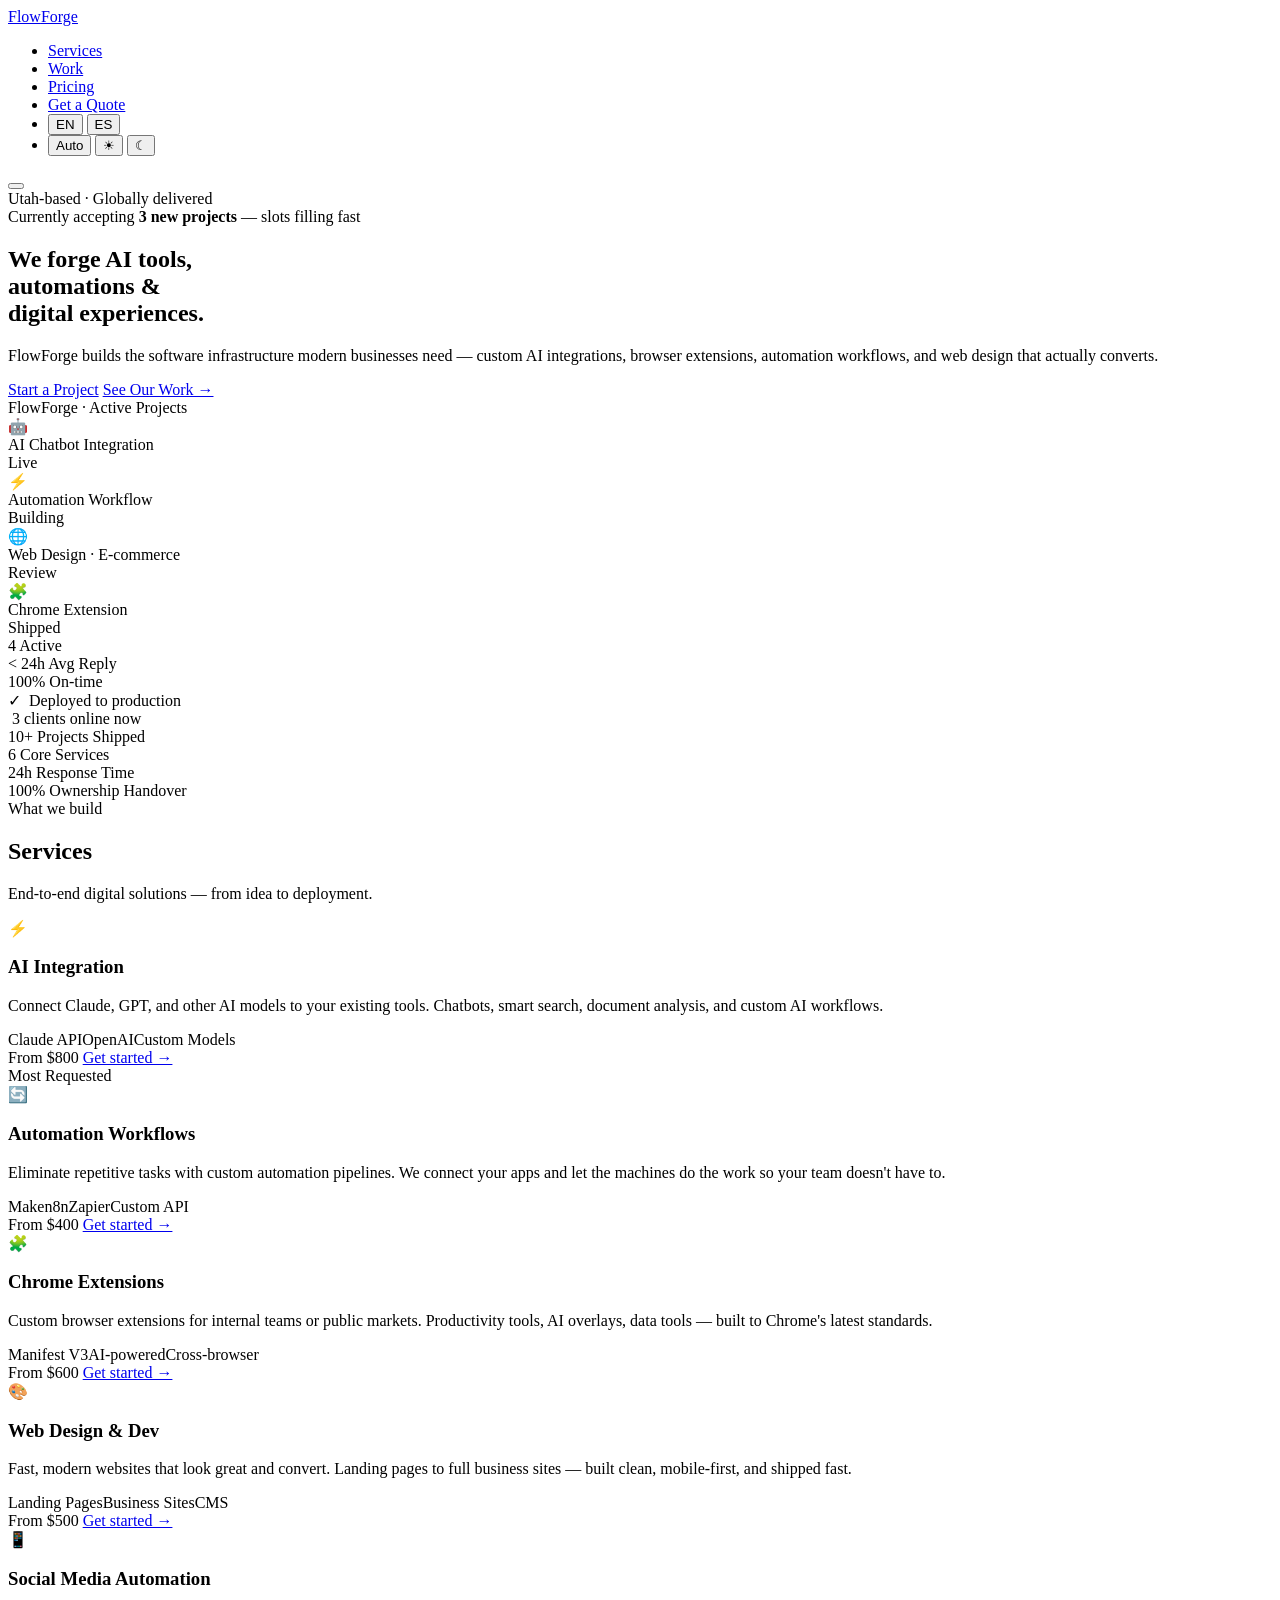
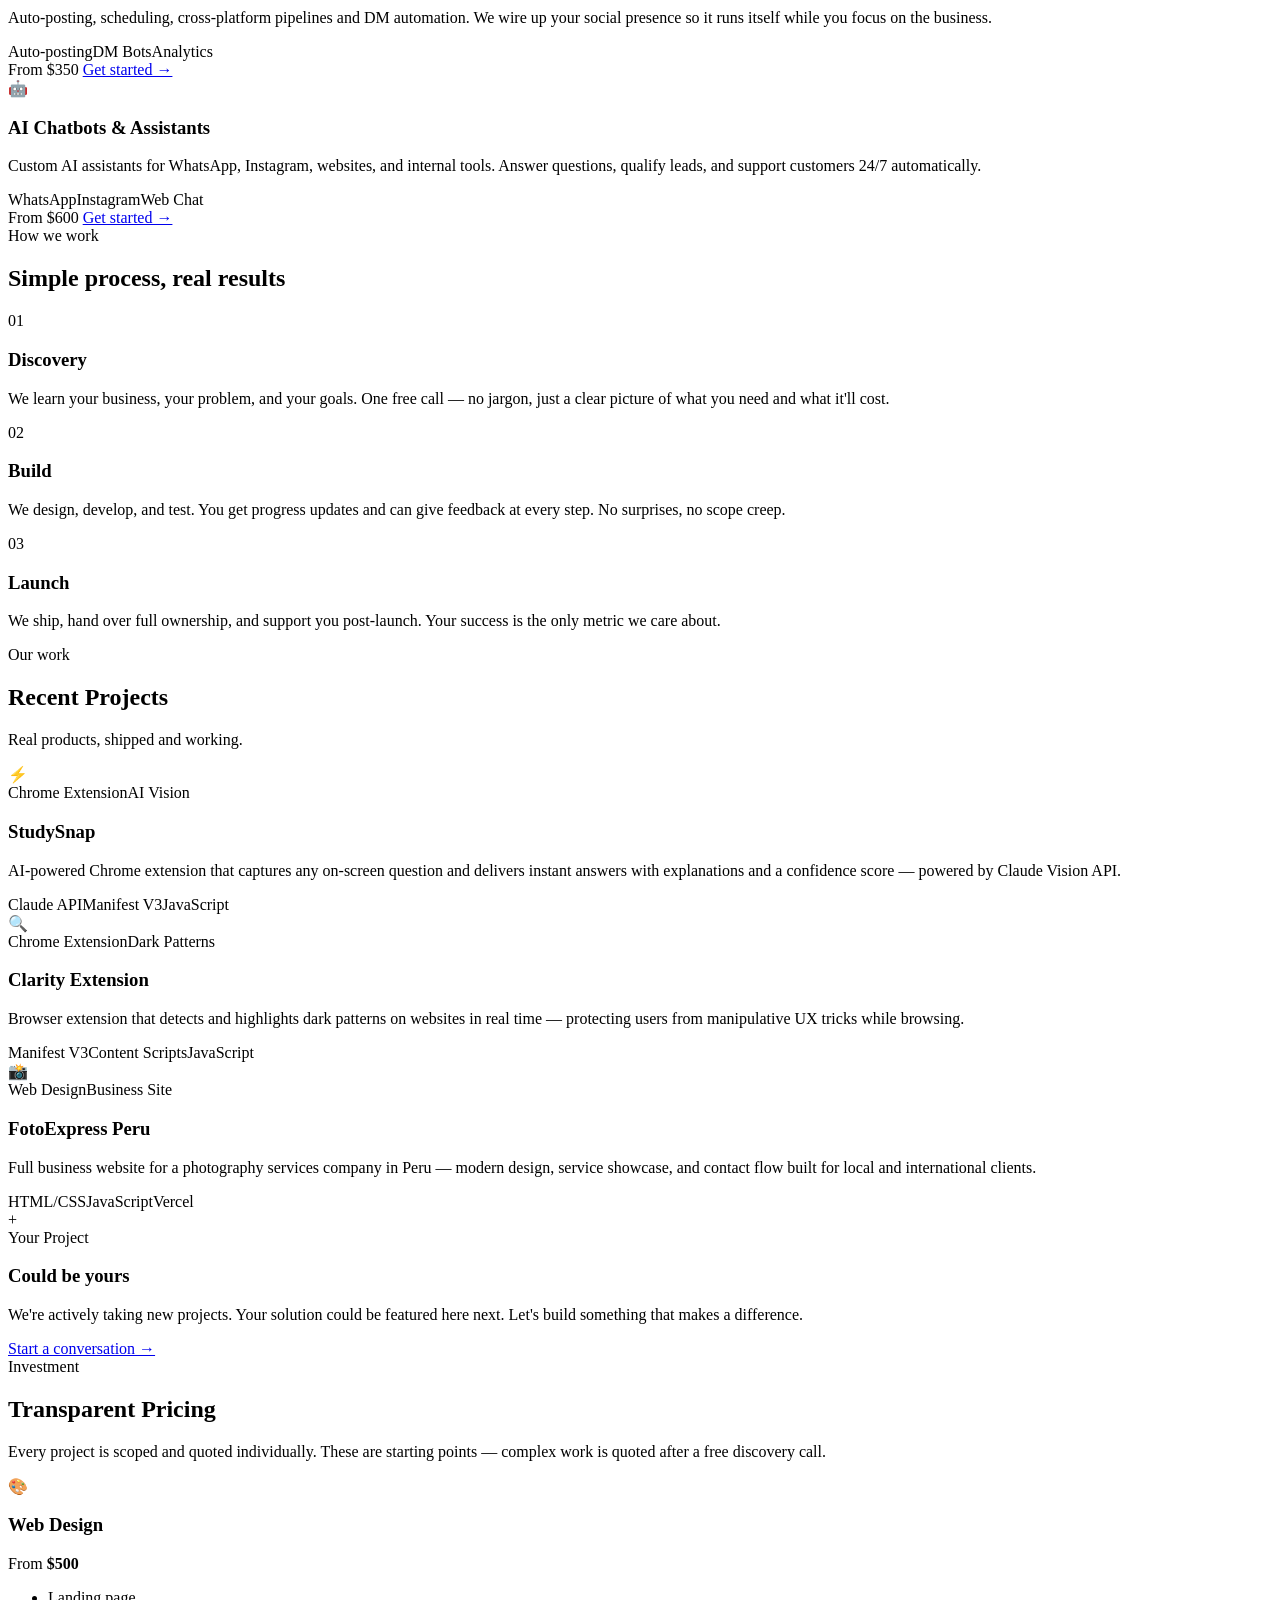
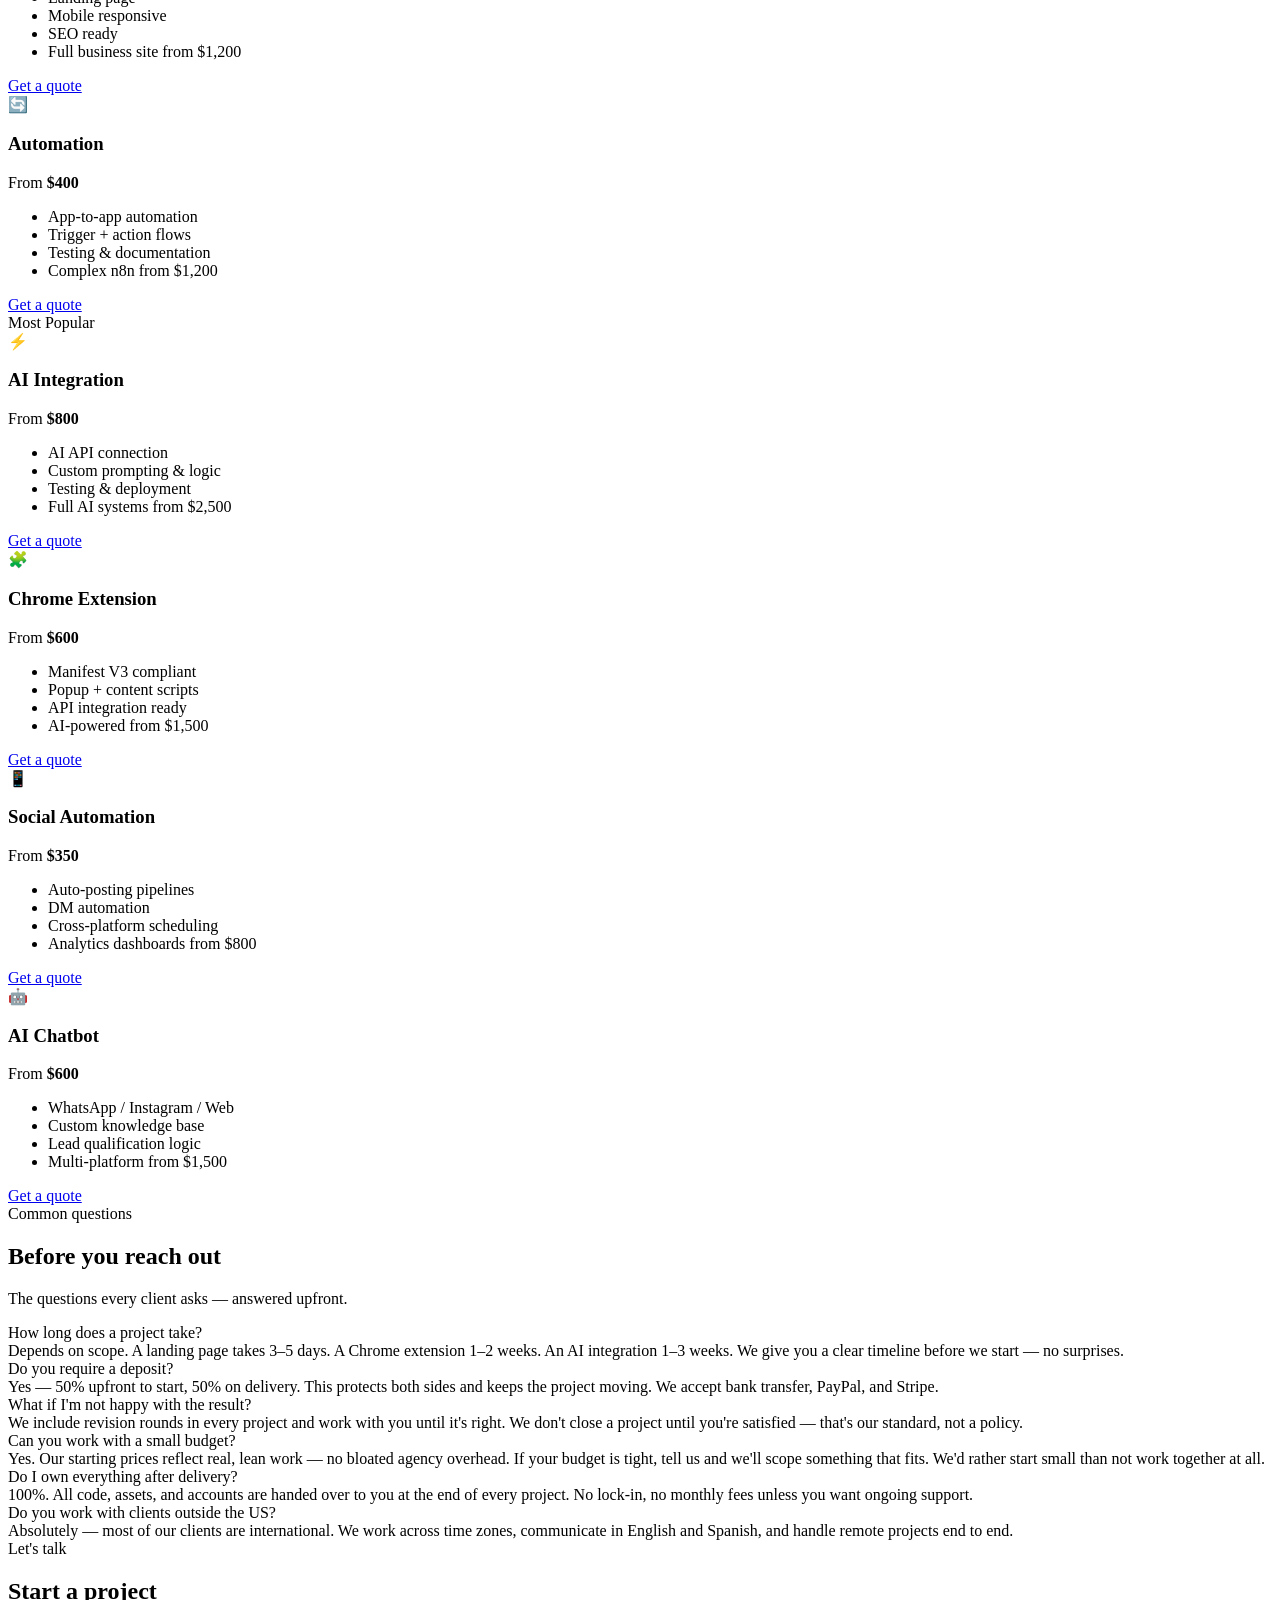
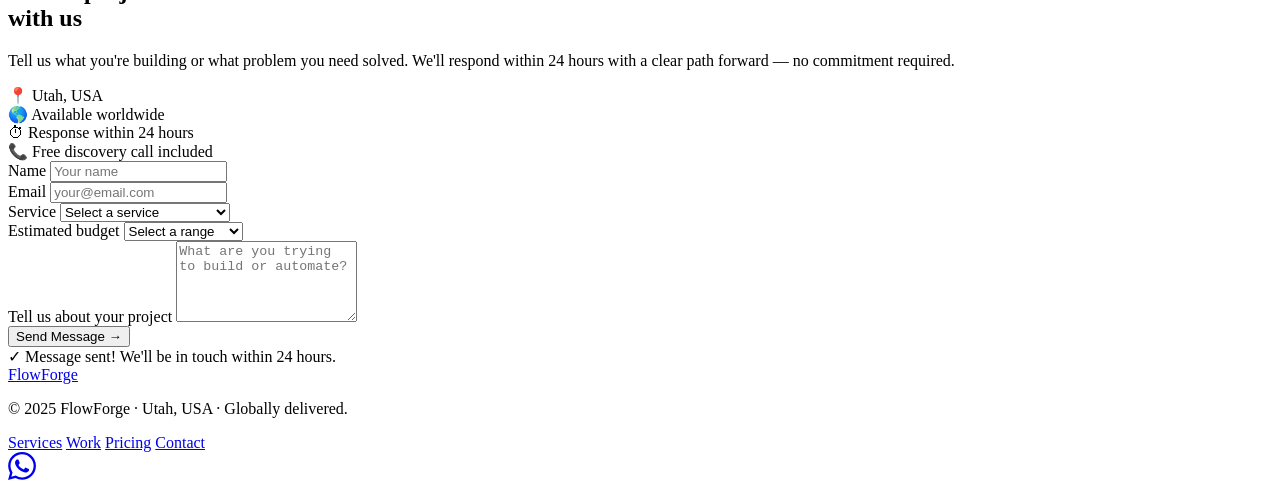
==== index.html @ b50ba9fa "Add EN/ES language toggle and adaptive light/dark/auto theme to both pages - New lang.js: FF_LANG tr" ====
<!DOCTYPE html>
<html lang="en">
<head>
  <!-- Google tag (gtag.js) -->
  <script async src="https://www.googletagmanager.com/gtag/js?id=G-CK4HRK4L4M"></script>
  <script>
    window.dataLayer = window.dataLayer || [];
    function gtag(){dataLayer.push(arguments);}
    gtag('js', new Date());
    gtag('config', 'G-CK4HRK4L4M');
  </script>
  <meta charset="UTF-8">
  <script>var t=localStorage.getItem('ff-theme');if(t&&t!=='auto')document.documentElement.setAttribute('data-theme',t);</script>
  <meta name="viewport" content="width=device-width, initial-scale=1.0">
  <title>FlowForge — AI Tools, Automations & Web Design</title>
  <meta name="description" content="FlowForge builds AI integrations, automation workflows, Chrome extensions, and web design for businesses worldwide. Utah-based, globally delivered.">
  <link rel="preconnect" href="https://fonts.googleapis.com">
  <link rel="preconnect" href="https://fonts.gstatic.com" crossorigin>
  <link href="https://fonts.googleapis.com/css2?family=Inter:wght@300;400;500;600;700;800;900&display=swap" rel="stylesheet">
  <link rel="stylesheet" href="style.css">
</head>
<body>

  <!-- NAV -->
  <nav class="nav" id="nav">
    <div class="container nav-inner">
      <a href="#" class="logo">Flow<span>Forge</span></a>
      <ul class="nav-links" id="nav-links">
        <li><a href="#services" data-i18n="nav.services">Services</a></li>
        <li><a href="#portfolio" data-i18n="nav.work">Work</a></li>
        <li><a href="#pricing" data-i18n="nav.pricing">Pricing</a></li>
        <li><a href="#contact" class="btn-nav" data-i18n="nav.cta">Get a Quote</a></li>
        <li>
          <div class="lang-toggle">
            <button class="lang-btn active" data-lang="en">EN</button>
            <button class="lang-btn" data-lang="es">ES</button>
          </div>
        </li>
        <li>
          <div class="theme-toggle" id="theme-toggle">
            <button class="theme-btn active" data-theme-val="auto" title="Auto">Auto</button>
            <button class="theme-btn" data-theme-val="light" title="Light">☀︎</button>
            <button class="theme-btn" data-theme-val="dark" title="Dark">☾</button>
          </div>
        </li>
      </ul>
      <button class="hamburger" id="hamburger" aria-label="Menu">
        <span></span><span></span><span></span>
      </button>
    </div>
  </nav>

  <!-- HERO -->
  <section class="hero">
    <div class="hero-orb hero-orb-1"></div>
    <div class="hero-orb hero-orb-2"></div>
    <div class="hero-grid"></div>
    <div class="container hero-layout">

      <!-- Left: text -->
      <div class="hero-text">
        <div class="badge reveal">
          <span class="badge-dot"></span>
          <span data-i18n="hero.badge">Utah-based · Globally delivered</span>
        </div>
        <div class="urgency-badge reveal">
          <span class="urgency-dot"></span>
          <span data-i18n-html="hero.urgency">Currently accepting <strong>3 new projects</strong> — slots filling fast</span>
        </div>
        <h1 class="reveal reveal-delay-1" data-i18n-html="hero.h1">
          We <span class="gradient-text">forge</span> AI tools,<br>
          automations &amp;<br>
          digital experiences.
        </h1>
        <p class="hero-sub reveal reveal-delay-2" data-i18n="hero.sub">
          FlowForge builds the software infrastructure modern businesses need — custom AI integrations, browser extensions, automation workflows, and web design that actually converts.
        </p>
        <div class="hero-ctas reveal reveal-delay-3">
          <a href="#contact" class="btn-primary" data-i18n="hero.cta1">Start a Project</a>
          <a href="#portfolio" class="btn-ghost" data-i18n="hero.cta2">See Our Work →</a>
        </div>
      </div>

      <!-- Right: decorative dashboard card -->
      <div class="hero-visual reveal reveal-delay-2">
        <div class="hv-card">
          <div class="hv-header">
            <div class="hv-dots">
              <span class="hv-dot" style="background:#ef4444"></span>
              <span class="hv-dot" style="background:#f59e0b"></span>
              <span class="hv-dot" style="background:#22c55e"></span>
            </div>
            <span class="hv-title">FlowForge · Active Projects</span>
          </div>
          <div class="hv-body">
            <div class="hv-project">
              <div class="hv-proj-icon">🤖</div>
              <div class="hv-proj-info">
                <div class="hv-proj-name">AI Chatbot Integration</div>
                <div class="hv-proj-bar"><div class="hv-proj-fill" style="width:92%"></div></div>
              </div>
              <span class="hv-proj-status hv-status-live">Live</span>
            </div>
            <div class="hv-project">
              <div class="hv-proj-icon">⚡</div>
              <div class="hv-proj-info">
                <div class="hv-proj-name">Automation Workflow</div>
                <div class="hv-proj-bar"><div class="hv-proj-fill" style="width:75%"></div></div>
              </div>
              <span class="hv-proj-status hv-status-progress">Building</span>
            </div>
            <div class="hv-project">
              <div class="hv-proj-icon">🌐</div>
              <div class="hv-proj-info">
                <div class="hv-proj-name">Web Design · E-commerce</div>
                <div class="hv-proj-bar"><div class="hv-proj-fill hv-fill-purple" style="width:58%"></div></div>
              </div>
              <span class="hv-proj-status hv-status-review">Review</span>
            </div>
            <div class="hv-project">
              <div class="hv-proj-icon">🧩</div>
              <div class="hv-proj-info">
                <div class="hv-proj-name">Chrome Extension</div>
                <div class="hv-proj-bar"><div class="hv-proj-fill hv-fill-green" style="width:100%"></div></div>
              </div>
              <span class="hv-proj-status hv-status-live">Shipped</span>
            </div>
          </div>
          <div class="hv-footer">
            <div class="hv-metric">
              <span class="hv-metric-num">4</span>
              <span class="hv-metric-label">Active</span>
            </div>
            <div class="hv-metric">
              <span class="hv-metric-num">&lt; 24h</span>
              <span class="hv-metric-label">Avg Reply</span>
            </div>
            <div class="hv-metric">
              <span class="hv-metric-num">100%</span>
              <span class="hv-metric-label">On-time</span>
            </div>
          </div>
        </div>
        <div class="hv-badge hv-badge-1">✓ &nbsp;Deployed to production</div>
        <div class="hv-badge hv-badge-2"><span class="hv-live-dot"></span> &nbsp;3 clients online now</div>
      </div>

    </div>
  </section>

  <!-- STATS BAR -->
  <section class="stats-bar">
    <div class="container stats-inner">
      <div class="stat reveal">
        <span class="stat-num">10<span class="stat-plus">+</span></span>
        <span class="stat-label" data-i18n="stats.shipped">Projects Shipped</span>
      </div>
      <div class="stat-divider"></div>
      <div class="stat reveal reveal-delay-1">
        <span class="stat-num">6</span>
        <span class="stat-label" data-i18n="stats.services">Core Services</span>
      </div>
      <div class="stat-divider"></div>
      <div class="stat reveal reveal-delay-2">
        <span class="stat-num">24<span class="stat-plus">h</span></span>
        <span class="stat-label" data-i18n="stats.response">Response Time</span>
      </div>
      <div class="stat-divider"></div>
      <div class="stat reveal reveal-delay-3">
        <span class="stat-num">100<span class="stat-plus">%</span></span>
        <span class="stat-label" data-i18n="stats.ownership">Ownership Handover</span>
      </div>
    </div>
  </section>

  <!-- SERVICES -->
  <section id="services" class="section">
    <div class="container">
      <div class="section-header reveal">
        <span class="label" data-i18n="services.label">What we build</span>
        <h2 data-i18n="services.h2">Services</h2>
        <p data-i18n="services.sub">End-to-end digital solutions — from idea to deployment.</p>
      </div>
      <div class="services-grid">

        <div class="service-card reveal">
          <div class="service-icon-wrap"><span class="service-icon">⚡</span></div>
          <h3 data-i18n="svc.ai.title">AI Integration</h3>
          <p data-i18n="svc.ai.desc">Connect Claude, GPT, and other AI models to your existing tools. Chatbots, smart search, document analysis, and custom AI workflows.</p>
          <div class="service-tags"><span>Claude API</span><span>OpenAI</span><span>Custom Models</span></div>
          <div class="service-footer">
            <span class="service-price" data-i18n="svc.ai.price">From $800</span>
            <a href="#contact" class="service-cta" data-i18n="svc.ai.cta">Get started →</a>
          </div>
        </div>

        <div class="service-card featured reveal reveal-delay-1">
          <div class="featured-label">Most Requested</div>
          <div class="service-icon-wrap"><span class="service-icon">🔄</span></div>
          <h3 data-i18n="svc.auto.title">Automation Workflows</h3>
          <p data-i18n="svc.auto.desc">Eliminate repetitive tasks with custom automation pipelines. We connect your apps and let the machines do the work so your team doesn't have to.</p>
          <div class="service-tags"><span>Make</span><span>n8n</span><span>Zapier</span><span>Custom API</span></div>
          <div class="service-footer">
            <span class="service-price" data-i18n="svc.auto.price">From $400</span>
            <a href="#contact" class="service-cta" data-i18n="svc.auto.cta">Get started →</a>
          </div>
        </div>

        <div class="service-card reveal reveal-delay-2">
          <div class="service-icon-wrap"><span class="service-icon">🧩</span></div>
          <h3 data-i18n="svc.chrome.title">Chrome Extensions</h3>
          <p data-i18n="svc.chrome.desc">Custom browser extensions for internal teams or public markets. Productivity tools, AI overlays, data tools — built to Chrome's latest standards.</p>
          <div class="service-tags"><span>Manifest V3</span><span>AI-powered</span><span>Cross-browser</span></div>
          <div class="service-footer">
            <span class="service-price" data-i18n="svc.chrome.price">From $600</span>
            <a href="#contact" class="service-cta" data-i18n="svc.chrome.cta">Get started →</a>
          </div>
        </div>

        <div class="service-card reveal reveal-delay-3">
          <div class="service-icon-wrap"><span class="service-icon">🎨</span></div>
          <h3 data-i18n="svc.web.title">Web Design &amp; Dev</h3>
          <p data-i18n="svc.web.desc">Fast, modern websites that look great and convert. Landing pages to full business sites — built clean, mobile-first, and shipped fast.</p>
          <div class="service-tags"><span>Landing Pages</span><span>Business Sites</span><span>CMS</span></div>
          <div class="service-footer">
            <span class="service-price" data-i18n="svc.web.price">From $500</span>
            <a href="#contact" class="service-cta" data-i18n="svc.web.cta">Get started →</a>
          </div>
        </div>

        <div class="service-card reveal">
          <div class="service-icon-wrap"><span class="service-icon">📱</span></div>
          <h3 data-i18n="svc.social.title">Social Media Automation</h3>
          <p data-i18n="svc.social.desc">Auto-posting, scheduling, cross-platform pipelines and DM automation. We wire up your social presence so it runs itself while you focus on the business.</p>
          <div class="service-tags"><span>Auto-posting</span><span>DM Bots</span><span>Analytics</span></div>
          <div class="service-footer">
            <span class="service-price" data-i18n="svc.social.price">From $350</span>
            <a href="#contact" class="service-cta" data-i18n="svc.social.cta">Get started →</a>
          </div>
        </div>

        <div class="service-card reveal reveal-delay-1">
          <div class="service-icon-wrap"><span class="service-icon">🤖</span></div>
          <h3 data-i18n="svc.chatbot.title">AI Chatbots &amp; Assistants</h3>
          <p data-i18n="svc.chatbot.desc">Custom AI assistants for WhatsApp, Instagram, websites, and internal tools. Answer questions, qualify leads, and support customers 24/7 automatically.</p>
          <div class="service-tags"><span>WhatsApp</span><span>Instagram</span><span>Web Chat</span></div>
          <div class="service-footer">
            <span class="service-price" data-i18n="svc.chatbot.price">From $600</span>
            <a href="#contact" class="service-cta" data-i18n="svc.chatbot.cta">Get started →</a>
          </div>
        </div>

      </div>
    </div>
  </section>

  <!-- PROCESS -->
  <section class="section process-section">
    <div class="container">
      <div class="section-header reveal">
        <span class="label" data-i18n="process.label">How we work</span>
        <h2 data-i18n="process.h2">Simple process, real results</h2>
      </div>
      <div class="steps">
        <div class="step reveal">
          <div class="step-num">01</div>
          <h3 data-i18n="step1.title">Discovery</h3>
          <p data-i18n="step1.desc">We learn your business, your problem, and your goals. One free call — no jargon, just a clear picture of what you need and what it'll cost.</p>
        </div>
        <div class="step-connector reveal reveal-delay-1"></div>
        <div class="step reveal reveal-delay-1">
          <div class="step-num">02</div>
          <h3 data-i18n="step2.title">Build</h3>
          <p data-i18n="step2.desc">We design, develop, and test. You get progress updates and can give feedback at every step. No surprises, no scope creep.</p>
        </div>
        <div class="step-connector reveal reveal-delay-2"></div>
        <div class="step reveal reveal-delay-2">
          <div class="step-num">03</div>
          <h3 data-i18n="step3.title">Launch</h3>
          <p data-i18n="step3.desc">We ship, hand over full ownership, and support you post-launch. Your success is the only metric we care about.</p>
        </div>
      </div>
    </div>
  </section>

  <!-- PORTFOLIO -->
  <section id="portfolio" class="section">
    <div class="container">
      <div class="section-header reveal">
        <span class="label" data-i18n="portfolio.label">Our work</span>
        <h2 data-i18n="portfolio.h2">Recent Projects</h2>
        <p data-i18n="portfolio.sub">Real products, shipped and working.</p>
      </div>
      <div class="portfolio-grid">

        <div class="portfolio-card reveal">
          <div class="portfolio-thumb thumb-studysnap">
            <span class="portfolio-emoji">⚡</span>
            <div class="portfolio-thumb-glow"></div>
          </div>
          <div class="portfolio-info">
            <div class="portfolio-tags"><span>Chrome Extension</span><span>AI Vision</span></div>
            <h3 data-i18n="proj.studysnap.title">StudySnap</h3>
            <p data-i18n="proj.studysnap.desc">AI-powered Chrome extension that captures any on-screen question and delivers instant answers with explanations and a confidence score — powered by Claude Vision API.</p>
            <div class="portfolio-tech"><span>Claude API</span><span>Manifest V3</span><span>JavaScript</span></div>
          </div>
        </div>

        <div class="portfolio-card reveal reveal-delay-1">
          <div class="portfolio-thumb thumb-clarity">
            <span class="portfolio-emoji">🔍</span>
            <div class="portfolio-thumb-glow glow-purple"></div>
          </div>
          <div class="portfolio-info">
            <div class="portfolio-tags"><span>Chrome Extension</span><span>Dark Patterns</span></div>
            <h3 data-i18n="proj.clarity.title">Clarity Extension</h3>
            <p data-i18n="proj.clarity.desc">Browser extension that detects and highlights dark patterns on websites in real time — protecting users from manipulative UX tricks while browsing.</p>
            <div class="portfolio-tech"><span>Manifest V3</span><span>Content Scripts</span><span>JavaScript</span></div>
          </div>
        </div>

        <div class="portfolio-card reveal reveal-delay-2">
          <div class="portfolio-thumb thumb-fotoexpress">
            <span class="portfolio-emoji">📸</span>
            <div class="portfolio-thumb-glow glow-orange"></div>
          </div>
          <div class="portfolio-info">
            <div class="portfolio-tags"><span>Web Design</span><span>Business Site</span></div>
            <h3 data-i18n="proj.foto.title">FotoExpress Peru</h3>
            <p data-i18n="proj.foto.desc">Full business website for a photography services company in Peru — modern design, service showcase, and contact flow built for local and international clients.</p>
            <div class="portfolio-tech"><span>HTML/CSS</span><span>JavaScript</span><span>Vercel</span></div>
          </div>
        </div>

        <div class="portfolio-card placeholder-card reveal reveal-delay-3">
          <div class="portfolio-thumb placeholder-thumb"><span>+</span></div>
          <div class="portfolio-info">
            <div class="portfolio-tags"><span>Your Project</span></div>
            <h3 data-i18n="proj.yours.title">Could be yours</h3>
            <p data-i18n="proj.yours.desc">We're actively taking new projects. Your solution could be featured here next. Let's build something that makes a difference.</p>
            <a href="#contact" class="btn-small" data-i18n="proj.yours.cta">Start a conversation →</a>
          </div>
        </div>

      </div>
    </div>
  </section>

  <!-- PRICING -->
  <section id="pricing" class="section">
    <div class="container">
      <div class="section-header reveal">
        <span class="label" data-i18n="pricing.label">Investment</span>
        <h2 data-i18n="pricing.h2">Transparent Pricing</h2>
        <p data-i18n="pricing.sub">Every project is scoped and quoted individually. These are starting points — complex work is quoted after a free discovery call.</p>
      </div>
      <div class="pricing-grid">

        <div class="pricing-card reveal">
          <div class="pricing-icon">🎨</div>
          <h3 data-i18n="price.web.title">Web Design</h3>
          <div class="price">From <strong>$500</strong></div>
          <ul class="pricing-list">
            <li data-i18n="price.web.li1">Landing page</li>
            <li data-i18n="price.web.li2">Mobile responsive</li>
            <li data-i18n="price.web.li3">SEO ready</li>
            <li data-i18n="price.web.li4">Full business site from $1,200</li>
          </ul>
          <a href="#contact" class="btn-outline" data-i18n="price.web.btn">Get a quote</a>
        </div>

        <div class="pricing-card reveal reveal-delay-1">
          <div class="pricing-icon">🔄</div>
          <h3 data-i18n="price.auto.title">Automation</h3>
          <div class="price">From <strong>$400</strong></div>
          <ul class="pricing-list">
            <li data-i18n="price.auto.li1">App-to-app automation</li>
            <li data-i18n="price.auto.li2">Trigger + action flows</li>
            <li data-i18n="price.auto.li3">Testing &amp; documentation</li>
            <li data-i18n="price.auto.li4">Complex n8n from $1,200</li>
          </ul>
          <a href="#contact" class="btn-outline" data-i18n="price.auto.btn">Get a quote</a>
        </div>

        <div class="pricing-card featured-pricing reveal reveal-delay-2">
          <div class="pricing-badge">Most Popular</div>
          <div class="pricing-icon">⚡</div>
          <h3 data-i18n="price.ai.title">AI Integration</h3>
          <div class="price">From <strong>$800</strong></div>
          <ul class="pricing-list">
            <li data-i18n="price.ai.li1">AI API connection</li>
            <li data-i18n="price.ai.li2">Custom prompting &amp; logic</li>
            <li data-i18n="price.ai.li3">Testing &amp; deployment</li>
            <li data-i18n="price.ai.li4">Full AI systems from $2,500</li>
          </ul>
          <a href="#contact" class="btn-primary" data-i18n="price.ai.btn">Get a quote</a>
        </div>

        <div class="pricing-card reveal reveal-delay-3">
          <div class="pricing-icon">🧩</div>
          <h3 data-i18n="price.chrome.title">Chrome Extension</h3>
          <div class="price">From <strong>$600</strong></div>
          <ul class="pricing-list">
            <li data-i18n="price.chrome.li1">Manifest V3 compliant</li>
            <li data-i18n="price.chrome.li2">Popup + content scripts</li>
            <li data-i18n="price.chrome.li3">API integration ready</li>
            <li data-i18n="price.chrome.li4">AI-powered from $1,500</li>
          </ul>
          <a href="#contact" class="btn-outline" data-i18n="price.chrome.btn">Get a quote</a>
        </div>

        <div class="pricing-card reveal">
          <div class="pricing-icon">📱</div>
          <h3 data-i18n="price.social.title">Social Automation</h3>
          <div class="price">From <strong>$350</strong></div>
          <ul class="pricing-list">
            <li data-i18n="price.social.li1">Auto-posting pipelines</li>
            <li data-i18n="price.social.li2">DM automation</li>
            <li data-i18n="price.social.li3">Cross-platform scheduling</li>
            <li data-i18n="price.social.li4">Analytics dashboards from $800</li>
          </ul>
          <a href="#contact" class="btn-outline" data-i18n="price.social.btn">Get a quote</a>
        </div>

        <div class="pricing-card reveal reveal-delay-1">
          <div class="pricing-icon">🤖</div>
          <h3 data-i18n="price.chatbot.title">AI Chatbot</h3>
          <div class="price">From <strong>$600</strong></div>
          <ul class="pricing-list">
            <li data-i18n="price.chatbot.li1">WhatsApp / Instagram / Web</li>
            <li data-i18n="price.chatbot.li2">Custom knowledge base</li>
            <li data-i18n="price.chatbot.li3">Lead qualification logic</li>
            <li data-i18n="price.chatbot.li4">Multi-platform from $1,500</li>
          </ul>
          <a href="#contact" class="btn-outline" data-i18n="price.chatbot.btn">Get a quote</a>
        </div>

      </div>
    </div>
  </section>

  <!-- FAQ -->
  <section class="section faq-section">
    <div class="container">
      <div class="section-header reveal">
        <span class="label" data-i18n="faq.label">Common questions</span>
        <h2 data-i18n="faq.h2">Before you reach out</h2>
        <p data-i18n="faq.sub">The questions every client asks — answered upfront.</p>
      </div>
      <div class="faq-grid">
        <div class="faq-item reveal">
          <div class="faq-q" data-i18n="faq.q1">How long does a project take?</div>
          <div class="faq-a" data-i18n="faq.a1">Depends on scope. A landing page takes 3–5 days. A Chrome extension 1–2 weeks. An AI integration 1–3 weeks. We give you a clear timeline before we start — no surprises.</div>
        </div>
        <div class="faq-item reveal reveal-delay-1">
          <div class="faq-q" data-i18n="faq.q2">Do you require a deposit?</div>
          <div class="faq-a" data-i18n="faq.a2">Yes — 50% upfront to start, 50% on delivery. This protects both sides and keeps the project moving. We accept bank transfer, PayPal, and Stripe.</div>
        </div>
        <div class="faq-item reveal reveal-delay-2">
          <div class="faq-q" data-i18n="faq.q3">What if I'm not happy with the result?</div>
          <div class="faq-a" data-i18n="faq.a3">We include revision rounds in every project and work with you until it's right. We don't close a project until you're satisfied — that's our standard, not a policy.</div>
        </div>
        <div class="faq-item reveal reveal-delay-3">
          <div class="faq-q" data-i18n="faq.q4">Can you work with a small budget?</div>
          <div class="faq-a" data-i18n="faq.a4">Yes. Our starting prices reflect real, lean work — no bloated agency overhead. If your budget is tight, tell us and we'll scope something that fits. We'd rather start small than not work together at all.</div>
        </div>
        <div class="faq-item reveal">
          <div class="faq-q" data-i18n="faq.q5">Do I own everything after delivery?</div>
          <div class="faq-a" data-i18n="faq.a5">100%. All code, assets, and accounts are handed over to you at the end of every project. No lock-in, no monthly fees unless you want ongoing support.</div>
        </div>
        <div class="faq-item reveal reveal-delay-1">
          <div class="faq-q" data-i18n="faq.q6">Do you work with clients outside the US?</div>
          <div class="faq-a" data-i18n="faq.a6">Absolutely — most of our clients are international. We work across time zones, communicate in English and Spanish, and handle remote projects end to end.</div>
        </div>
      </div>
    </div>
  </section>

  <!-- CONTACT -->
  <section id="contact" class="section contact-section">
    <div class="contact-orb"></div>
    <div class="container">
      <div class="contact-grid">
        <div class="contact-left reveal">
          <span class="label" data-i18n="contact.label">Let's talk</span>
          <h2 data-i18n-html="contact.h2">Start a project<br>with us</h2>
          <p data-i18n="contact.p">Tell us what you're building or what problem you need solved. We'll respond within 24 hours with a clear path forward — no commitment required.</p>
          <div class="contact-details">
            <div class="contact-detail">
              <span class="detail-icon">📍</span>
              <span data-i18n="contact.loc">Utah, USA</span>
            </div>
            <div class="contact-detail">
              <span class="detail-icon">🌎</span>
              <span data-i18n="contact.world">Available worldwide</span>
            </div>
            <div class="contact-detail">
              <span class="detail-icon">⏱</span>
              <span data-i18n="contact.time">Response within 24 hours</span>
            </div>
            <div class="contact-detail">
              <span class="detail-icon">📞</span>
              <span data-i18n="contact.call">Free discovery call included</span>
            </div>
          </div>
        </div>
        <div class="contact-right reveal reveal-delay-1">
          <form class="contact-form" id="contact-form" action="https://formspree.io/f/xnjrggzb" method="POST">
            <div class="form-row">
              <div class="form-group">
                <label for="name" data-i18n="contact.name.label">Name</label>
                <input type="text" id="name" name="name" placeholder="Your name" data-i18n-ph="contact.name.ph" required>
              </div>
              <div class="form-group">
                <label for="email" data-i18n="contact.email.label">Email</label>
                <input type="email" id="email" name="email" placeholder="your@email.com" required>
              </div>
            </div>
            <div class="form-group">
              <label for="service" data-i18n="contact.svc.label">Service</label>
              <select id="service" name="service">
                <option value="" data-i18n="contact.svc.ph">Select a service</option>
                <option>AI Integration</option>
                <option>Automation Workflow</option>
                <option>Chrome Extension</option>
                <option>Web Design</option>
                <option>Social Media Automation</option>
                <option>AI Chatbot &amp; Assistant</option>
                <option>Multiple / Not sure</option>
              </select>
            </div>
            <div class="form-group">
              <label for="budget" data-i18n="contact.budget.label">Estimated budget</label>
              <select id="budget" name="budget">
                <option value="" data-i18n="contact.budget.ph">Select a range</option>
                <option>Under $500</option>
                <option>$500 – $1,000</option>
                <option>$1,000 – $3,000</option>
                <option>$3,000+</option>
              </select>
            </div>
            <div class="form-group">
              <label for="message" data-i18n="contact.msg.label">Tell us about your project</label>
              <textarea id="message" name="message" rows="5" placeholder="What are you trying to build or automate?" data-i18n-ph="contact.msg.ph" required></textarea>
            </div>
            <button type="submit" class="btn-primary full" id="submit-btn" data-i18n="contact.btn">
              Send Message →
            </button>
            <div class="form-success" id="form-success" data-i18n="contact.success">
              ✓ Message sent! We'll be in touch within 24 hours.
            </div>
          </form>
        </div>
      </div>
    </div>
  </section>

  <!-- FOOTER -->
  <footer class="footer">
    <div class="container footer-inner">
      <a href="#" class="logo">Flow<span>Forge</span></a>
      <p class="footer-copy" data-i18n="footer.copy">© 2025 FlowForge · Utah, USA · Globally delivered.</p>
      <div class="footer-links">
        <a href="#services">Services</a>
        <a href="#portfolio">Work</a>
        <a href="#pricing">Pricing</a>
        <a href="#contact">Contact</a>
      </div>
    </div>
  </footer>

  <!-- WHATSAPP FLOATING BUTTON -->
  <a href="https://wa.me/16032059425?text=Hi%20FlowForge!%20I%27m%20interested%20in%20your%20services."
     class="whatsapp-btn" target="_blank" rel="noopener" aria-label="Chat on WhatsApp">
    <svg viewBox="0 0 24 24" fill="currentColor" width="28" height="28">
      <path d="M17.472 14.382c-.297-.149-1.758-.867-2.03-.967-.273-.099-.471-.148-.67.15-.197.297-.767.966-.94 1.164-.173.199-.347.223-.644.075-.297-.15-1.255-.463-2.39-1.475-.883-.788-1.48-1.761-1.653-2.059-.173-.297-.018-.458.13-.606.134-.133.298-.347.446-.52.149-.174.198-.298.298-.497.099-.198.05-.371-.025-.52-.075-.149-.669-1.612-.916-2.207-.242-.579-.487-.5-.669-.51-.173-.008-.371-.01-.57-.01-.198 0-.52.074-.792.372-.272.297-1.04 1.016-1.04 2.479 0 1.462 1.065 2.875 1.213 3.074.149.198 2.096 3.2 5.077 4.487.709.306 1.262.489 1.694.625.712.227 1.36.195 1.871.118.571-.085 1.758-.719 2.006-1.413.248-.694.248-1.289.173-1.413-.074-.124-.272-.198-.57-.347m-5.421 7.403h-.004a9.87 9.87 0 01-5.031-1.378l-.361-.214-3.741.982.998-3.648-.235-.374a9.86 9.86 0 01-1.51-5.26c.001-5.45 4.436-9.884 9.888-9.884 2.64 0 5.122 1.03 6.988 2.898a9.825 9.825 0 012.893 6.994c-.003 5.45-4.437 9.884-9.885 9.884m8.413-18.297A11.815 11.815 0 0012.05 0C5.495 0 .16 5.335.157 11.892c0 2.096.547 4.142 1.588 5.945L.057 24l6.305-1.654a11.882 11.882 0 005.683 1.448h.005c6.554 0 11.89-5.335 11.893-11.893a11.821 11.821 0 00-3.48-8.413z"/>
    </svg>
  </a>

  <script src="script.js"></script>
  <script src="lang.js"></script>
  <script>
    (function() {
      const saved = localStorage.getItem('ff-theme') || 'auto';
      if (saved !== 'auto') document.documentElement.setAttribute('data-theme', saved);
    })();
    document.addEventListener('DOMContentLoaded', function() {
      const btns = document.querySelectorAll('.theme-btn');
      const saved = localStorage.getItem('ff-theme') || 'auto';
      btns.forEach(btn => {
        btn.classList.toggle('active', btn.dataset.themeVal === saved);
        btn.addEventListener('click', function() {
          const val = this.dataset.themeVal;
          localStorage.setItem('ff-theme', val);
          if (val === 'auto') {
            document.documentElement.removeAttribute('data-theme');
          } else {
            document.documentElement.setAttribute('data-theme', val);
          }
          btns.forEach(b => b.classList.toggle('active', b.dataset.themeVal === val));
        });
      });
    });
  </script>
</body>
</html>
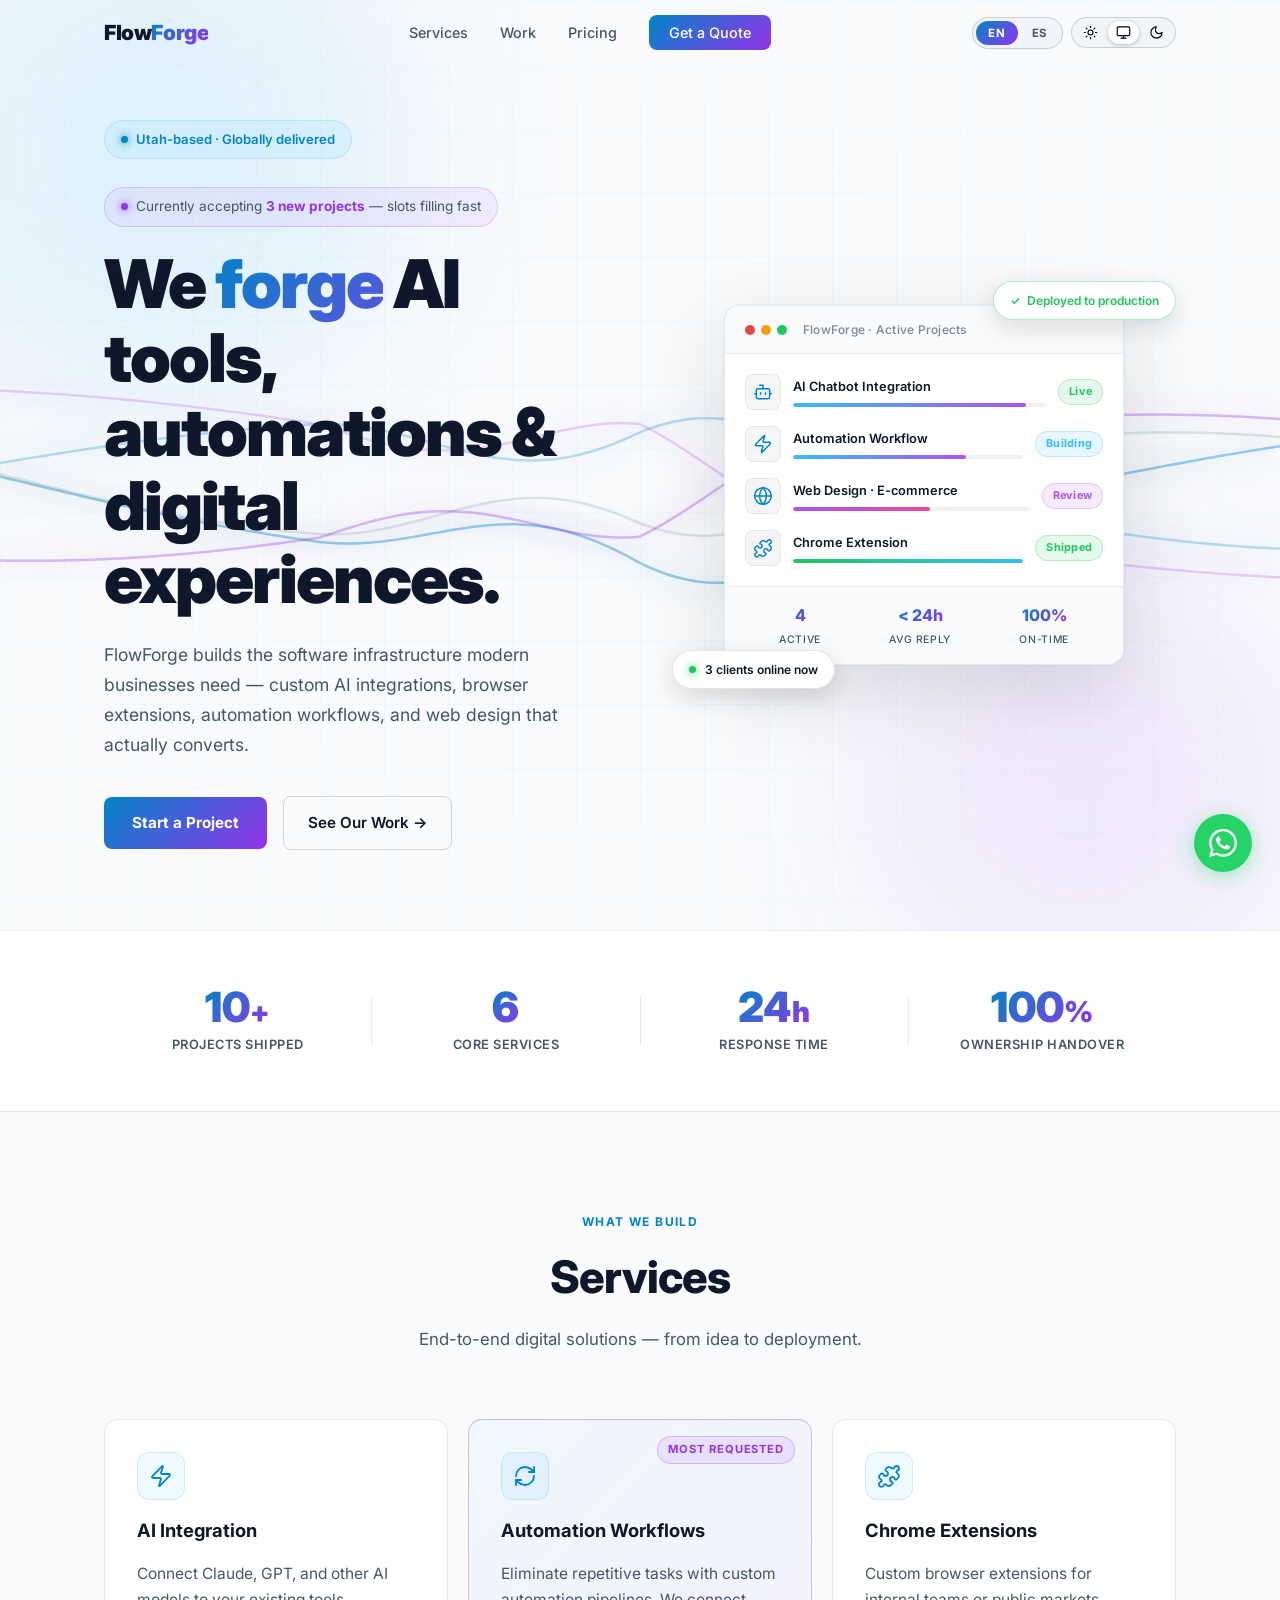
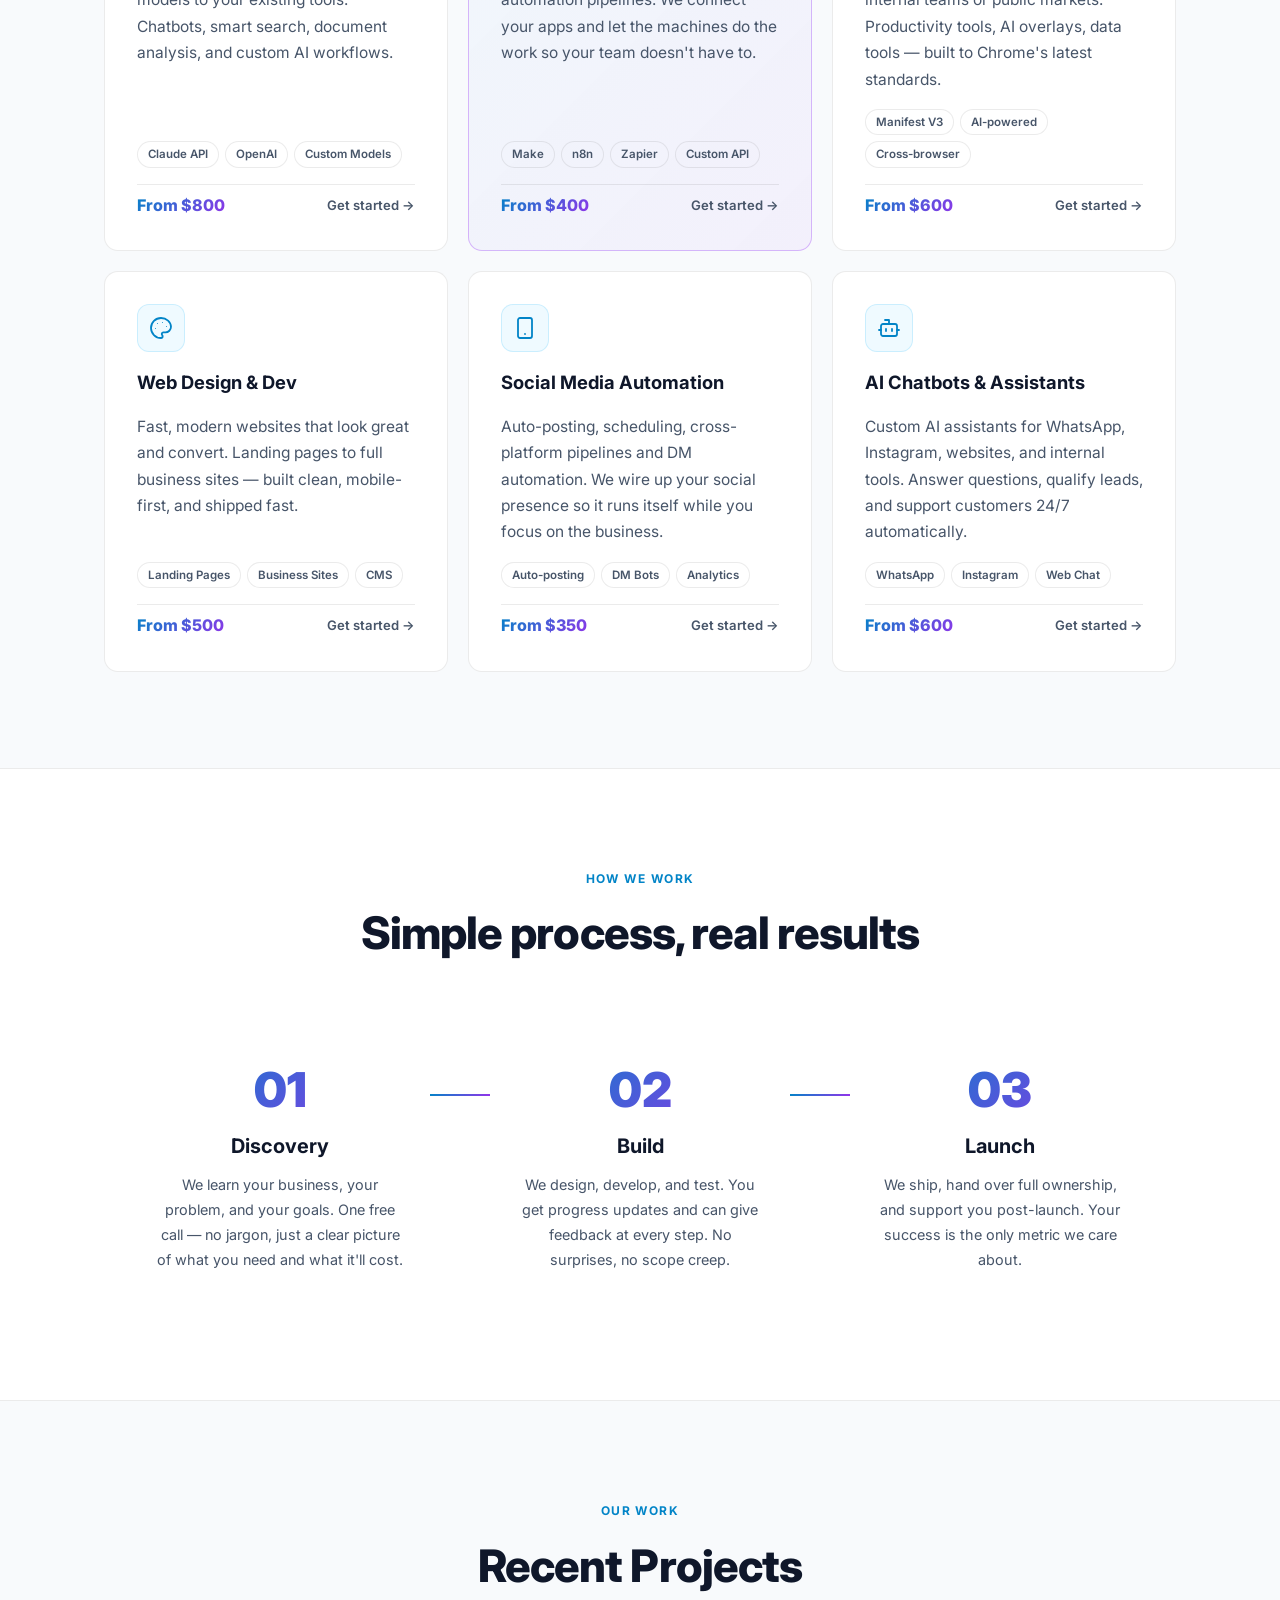
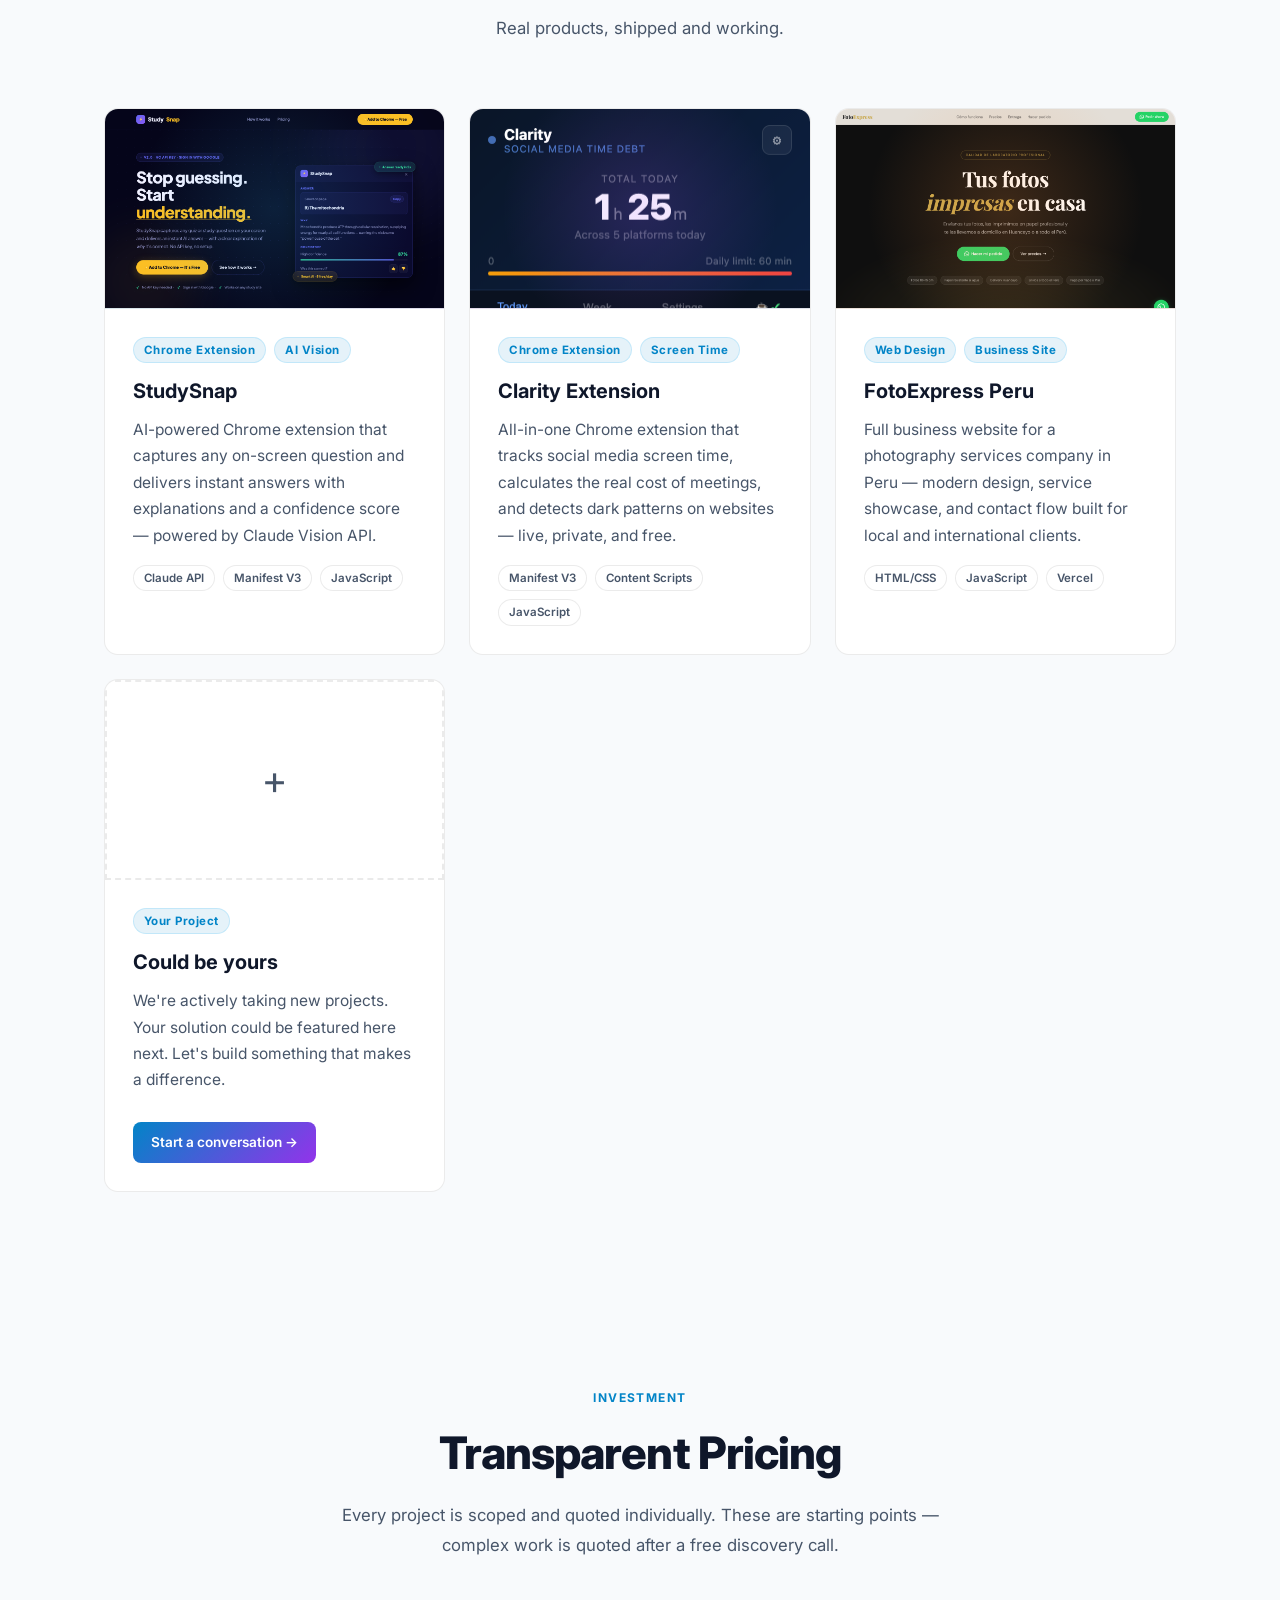
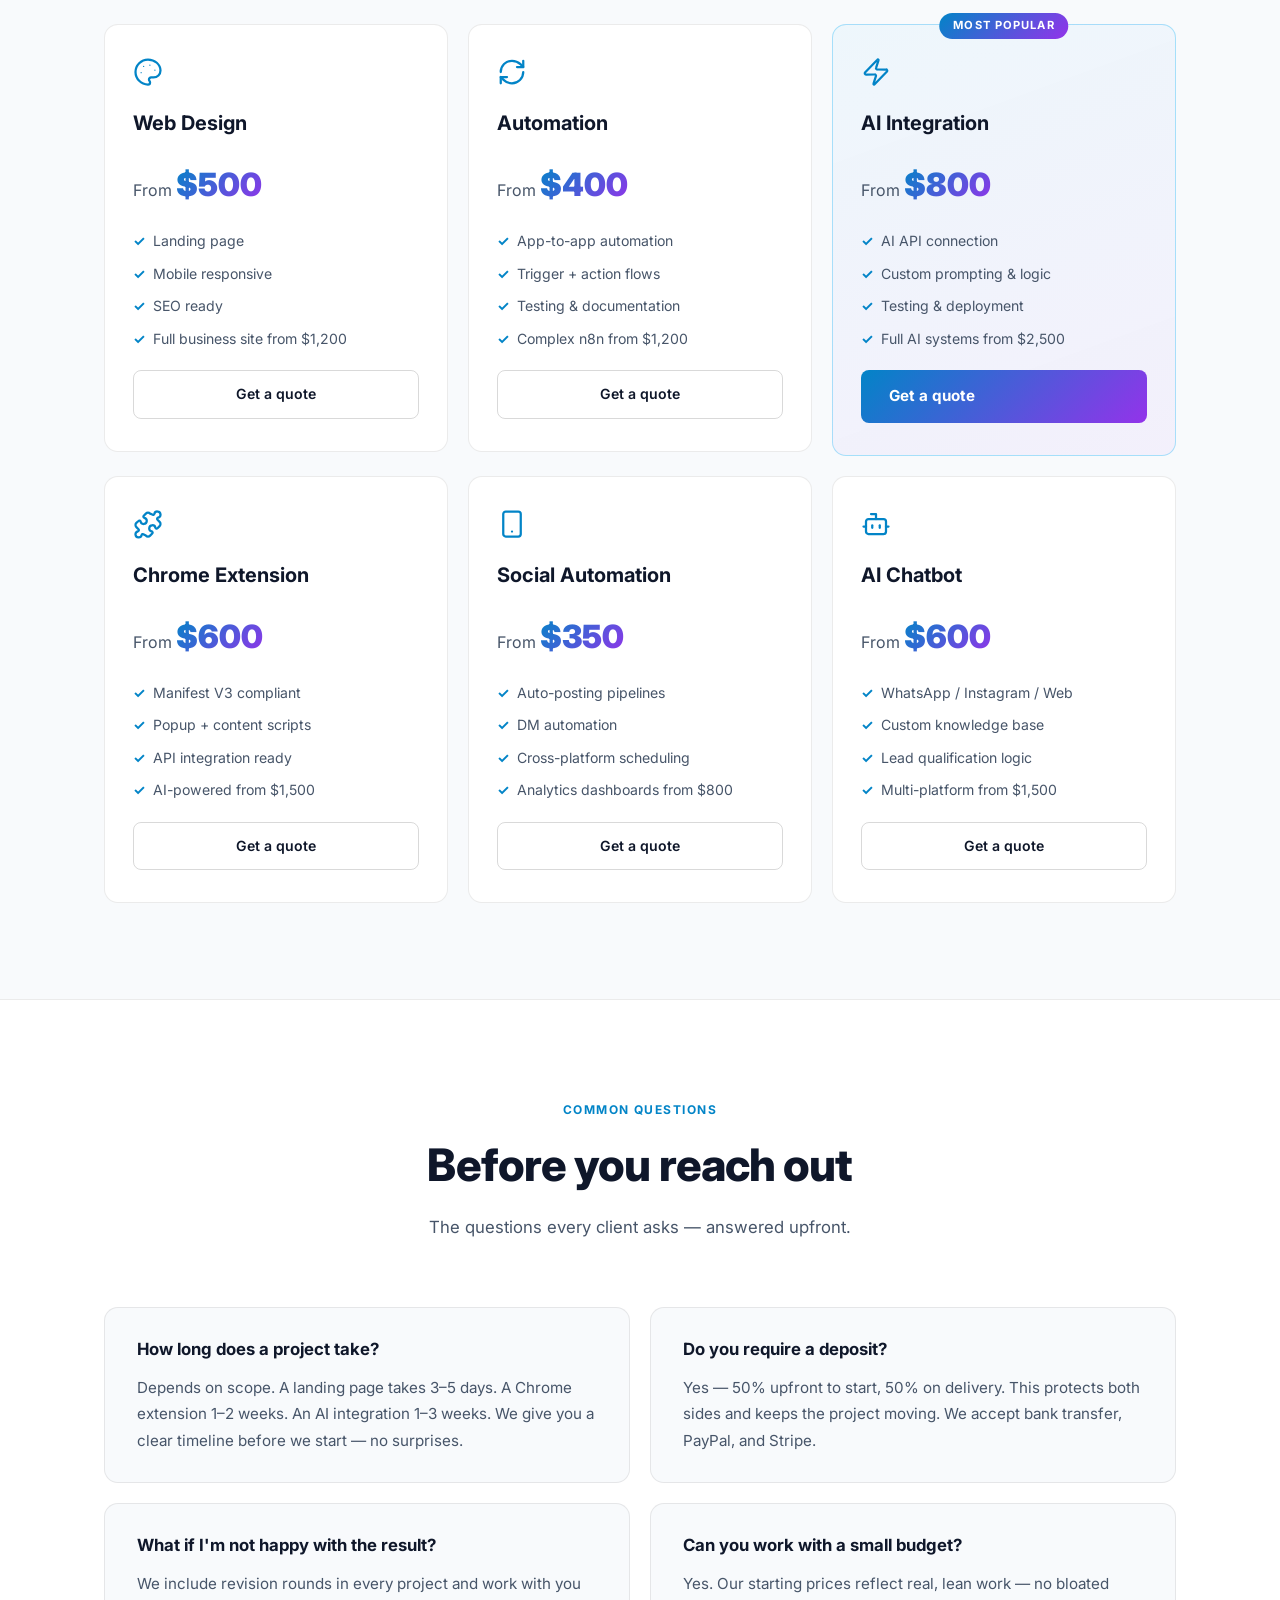
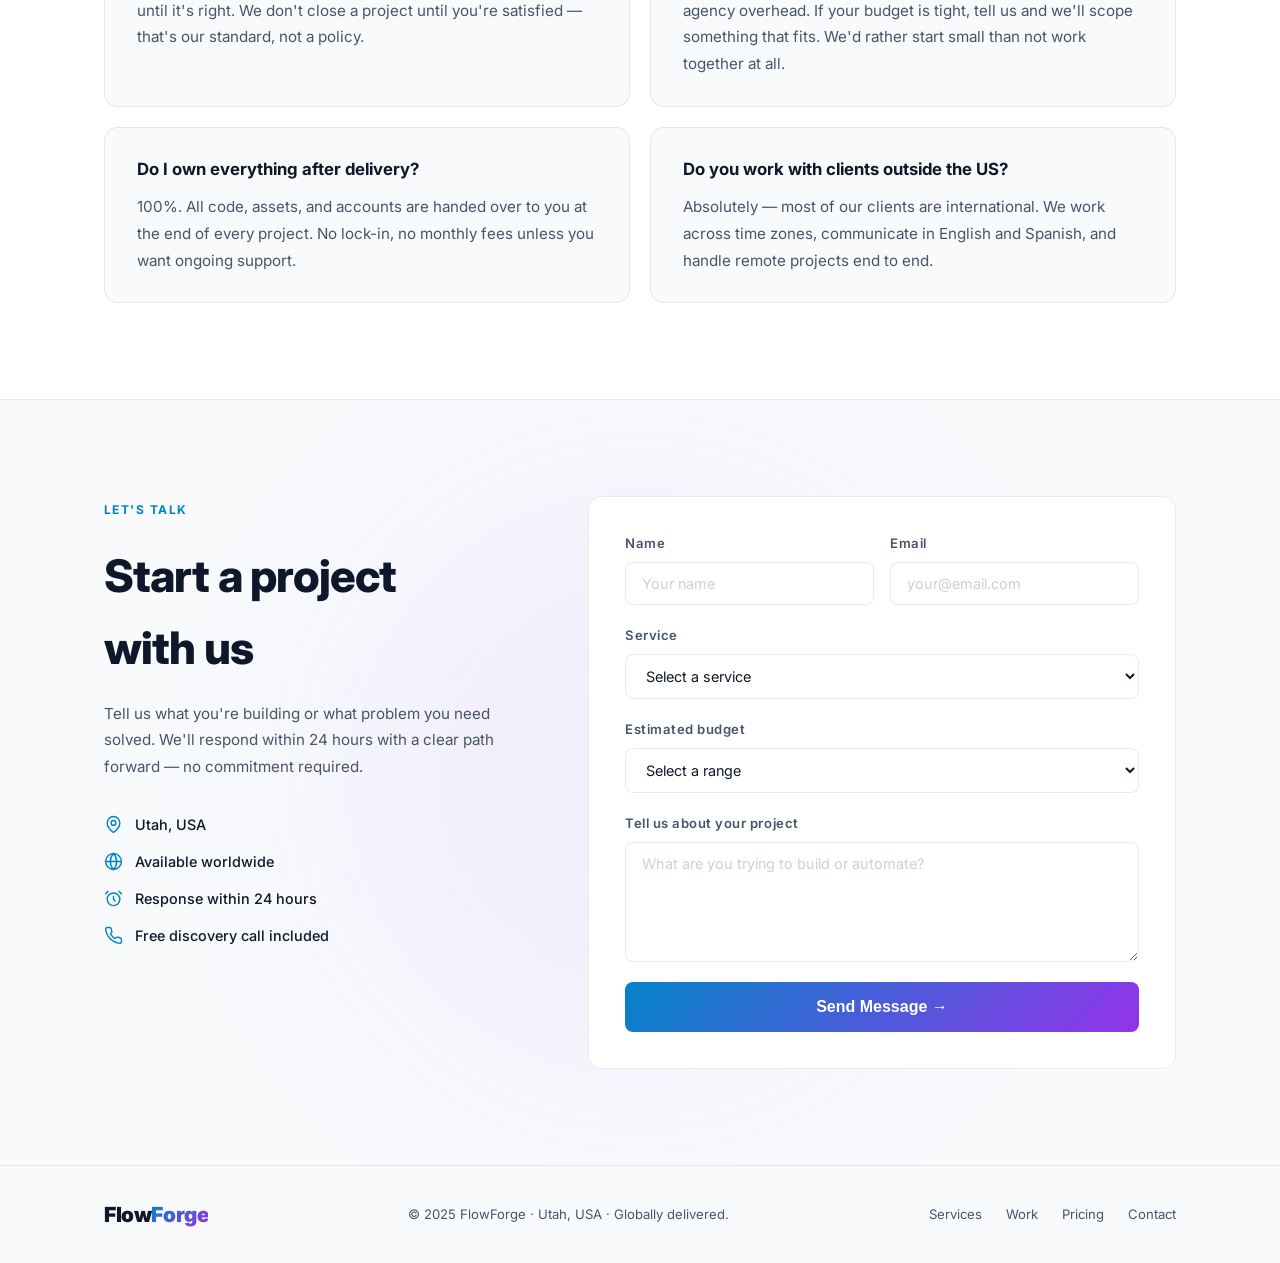
==== commit d6558407: "Add hero wave animation, real portfolio screenshots, SVG icons, SEO - Hero: theme-aware animated can" ====
--- a/index.html
+++ b/index.html
@@ -1,5 +1,5 @@
 <!DOCTYPE html>
-<html lang="en">
+<html lang="en" data-theme="auto">
 <head>
   <!-- Google tag (gtag.js) -->
   <script async src="https://www.googletagmanager.com/gtag/js?id=G-CK4HRK4L4M"></script>
@@ -10,14 +10,59 @@
     gtag('config', 'G-CK4HRK4L4M');
   </script>
   <meta charset="UTF-8">
-  <script>var t=localStorage.getItem('ff-theme');if(t&&t!=='auto')document.documentElement.setAttribute('data-theme',t);</script>
+  <script>(function(){var t=localStorage.getItem('ff_theme')||'auto';document.documentElement.setAttribute('data-theme',t);})();</script>
   <meta name="viewport" content="width=device-width, initial-scale=1.0">
   <title>FlowForge — AI Tools, Automations & Web Design</title>
   <meta name="description" content="FlowForge builds AI integrations, automation workflows, Chrome extensions, and web design for businesses worldwide. Utah-based, globally delivered.">
   <link rel="preconnect" href="https://fonts.googleapis.com">
   <link rel="preconnect" href="https://fonts.gstatic.com" crossorigin>
   <link href="https://fonts.googleapis.com/css2?family=Inter:wght@300;400;500;600;700;800;900&display=swap" rel="stylesheet">
+  <link rel="icon" type="image/svg+xml" href="favicon.svg">
+  <meta property="og:title" content="FlowForge — AI Tools, Automations &amp; Web Design">
+  <meta property="og:description" content="FlowForge builds AI integrations, automation workflows, Chrome extensions, and web design for businesses worldwide. Utah-based, globally delivered.">
+  <meta property="og:type" content="website">
+  <meta property="og:url" content="https://flowforge-iota-umber.vercel.app/">
+  <meta name="twitter:card" content="summary_large_image">
+  <meta name="twitter:title" content="FlowForge — AI Tools, Automations &amp; Web Design">
+  <meta name="twitter:description" content="Custom AI tools, automations, Chrome extensions and web design. Utah-based, globally delivered.">
+  <link rel="canonical" href="https://flowforge-iota-umber.vercel.app/">
+  <meta name="theme-color" content="#07070e" media="(prefers-color-scheme: dark)">
+  <meta name="theme-color" content="#f8fafc" media="(prefers-color-scheme: light)">
   <link rel="stylesheet" href="style.css">
+  <script type="application/ld+json">
+  {
+    "@context": "https://schema.org",
+    "@type": "ProfessionalService",
+    "name": "FlowForge",
+    "description": "FlowForge builds AI integrations, automation workflows, Chrome extensions, and web design for businesses worldwide. Utah-based, globally delivered.",
+    "url": "https://flowforge-iota-umber.vercel.app/",
+    "telephone": "+1-603-205-9425",
+    "priceRange": "$$",
+    "areaServed": "Worldwide",
+    "address": {
+      "@type": "PostalAddress",
+      "addressRegion": "UT",
+      "addressCountry": "US"
+    },
+    "knowsAbout": [
+      "AI integrations",
+      "Automation workflows",
+      "Chrome extensions",
+      "Web design",
+      "Web development"
+    ],
+    "hasOfferCatalog": {
+      "@type": "OfferCatalog",
+      "name": "Services",
+      "itemListElement": [
+        { "@type": "Offer", "itemOffered": { "@type": "Service", "name": "AI Integrations & Tools" } },
+        { "@type": "Offer", "itemOffered": { "@type": "Service", "name": "Automation Workflows" } },
+        { "@type": "Offer", "itemOffered": { "@type": "Service", "name": "Chrome Extensions" } },
+        { "@type": "Offer", "itemOffered": { "@type": "Service", "name": "Web Design & Development" } }
+      ]
+    }
+  }
+  </script>
 </head>
 <body>
 
@@ -30,23 +75,35 @@
         <li><a href="#portfolio" data-i18n="nav.work">Work</a></li>
         <li><a href="#pricing" data-i18n="nav.pricing">Pricing</a></li>
         <li><a href="#contact" class="btn-nav" data-i18n="nav.cta">Get a Quote</a></li>
-        <li>
-          <div class="lang-toggle">
-            <button class="lang-btn active" data-lang="en">EN</button>
-            <button class="lang-btn" data-lang="es">ES</button>
-          </div>
-        </li>
-        <li>
-          <div class="theme-toggle" id="theme-toggle">
-            <button class="theme-btn active" data-theme-val="auto" title="Auto">Auto</button>
-            <button class="theme-btn" data-theme-val="light" title="Light">☀︎</button>
-            <button class="theme-btn" data-theme-val="dark" title="Dark">☾</button>
-          </div>
-        </li>
       </ul>
-      <button class="hamburger" id="hamburger" aria-label="Menu">
-        <span></span><span></span><span></span>
-      </button>
+      <div class="nav-utils">
+        <!-- Desktop lang toggle -->
+        <div class="nav-lang-toggle" id="nav-lang-desktop">
+          <button class="nav-lang-btn active" id="nav-btn-en" onclick="setLang('en')">EN</button>
+          <button class="nav-lang-btn" id="nav-btn-es" onclick="setLang('es')">ES</button>
+        </div>
+        <!-- Desktop theme seg -->
+        <div class="theme-seg" id="theme-seg">
+          <button class="theme-seg-btn" data-theme-key="light" onclick="setTheme('light')" title="Light"><svg class="svg-icon" viewBox="0 0 24 24" xmlns="http://www.w3.org/2000/svg" aria-hidden="true"><circle cx="12" cy="12" r="4"/><path d="M12 2v2"/><path d="M12 20v2"/><path d="m4.93 4.93 1.41 1.41"/><path d="m17.66 17.66 1.41 1.41"/><path d="M2 12h2"/><path d="M20 12h2"/><path d="m6.34 17.66-1.41 1.41"/><path d="m19.07 4.93-1.41 1.41"/></svg></button>
+          <button class="theme-seg-btn active" data-theme-key="auto" onclick="setTheme('auto')" title="Auto"><svg class="svg-icon" viewBox="0 0 24 24" xmlns="http://www.w3.org/2000/svg" aria-hidden="true"><rect width="20" height="14" x="2" y="3" rx="2"/><line x1="8" x2="16" y1="21" y2="21"/><line x1="12" x2="12" y1="17" y2="21"/></svg></button>
+          <button class="theme-seg-btn" data-theme-key="dark" onclick="setTheme('dark')" title="Dark"><svg class="svg-icon" viewBox="0 0 24 24" xmlns="http://www.w3.org/2000/svg" aria-hidden="true"><path d="M12 3a6 6 0 0 0 9 9 9 9 0 1 1-9-9Z"/></svg></button>
+        </div>
+        <!-- Mobile lang toggle -->
+        <div class="nav-lang-toggle nav-lang-mobile">
+          <button class="nav-lang-btn active" id="nav-btn-en-m" onclick="setLang('en')">EN</button>
+          <button class="nav-lang-btn" id="nav-btn-es-m" onclick="setLang('es')">ES</button>
+        </div>
+        <!-- Mobile theme seg -->
+        <div class="theme-seg theme-seg-mobile" id="theme-seg-mobile">
+          <button class="theme-seg-btn" data-theme-key="light" onclick="setTheme('light')" title="Light"><svg class="svg-icon" viewBox="0 0 24 24" xmlns="http://www.w3.org/2000/svg" aria-hidden="true"><circle cx="12" cy="12" r="4"/><path d="M12 2v2"/><path d="M12 20v2"/><path d="m4.93 4.93 1.41 1.41"/><path d="m17.66 17.66 1.41 1.41"/><path d="M2 12h2"/><path d="M20 12h2"/><path d="m6.34 17.66-1.41 1.41"/><path d="m19.07 4.93-1.41 1.41"/></svg></button>
+          <button class="theme-seg-btn active" data-theme-key="auto" onclick="setTheme('auto')" title="Auto"><svg class="svg-icon" viewBox="0 0 24 24" xmlns="http://www.w3.org/2000/svg" aria-hidden="true"><rect width="20" height="14" x="2" y="3" rx="2"/><line x1="8" x2="16" y1="21" y2="21"/><line x1="12" x2="12" y1="17" y2="21"/></svg></button>
+          <button class="theme-seg-btn" data-theme-key="dark" onclick="setTheme('dark')" title="Dark"><svg class="svg-icon" viewBox="0 0 24 24" xmlns="http://www.w3.org/2000/svg" aria-hidden="true"><path d="M12 3a6 6 0 0 0 9 9 9 9 0 1 1-9-9Z"/></svg></button>
+        </div>
+        <!-- Hamburger -->
+        <button class="hamburger" id="hamburger" aria-label="Menu">
+          <span></span><span></span><span></span>
+        </button>
+      </div>
     </div>
   </nav>
 
@@ -55,6 +112,7 @@
     <div class="hero-orb hero-orb-1"></div>
     <div class="hero-orb hero-orb-2"></div>
     <div class="hero-grid"></div>
+    <canvas class="hero-waves" aria-hidden="true"></canvas>
     <div class="container hero-layout">
 
       <!-- Left: text -->
@@ -94,7 +152,7 @@
           </div>
           <div class="hv-body">
             <div class="hv-project">
-              <div class="hv-proj-icon">🤖</div>
+              <div class="hv-proj-icon"><svg class="svg-icon" viewBox="0 0 24 24" xmlns="http://www.w3.org/2000/svg" aria-hidden="true"><path d="M12 8V4H8"/><rect width="16" height="12" x="4" y="8" rx="2"/><path d="M2 14h2"/><path d="M20 14h2"/><path d="M15 13v2"/><path d="M9 13v2"/></svg></div>
               <div class="hv-proj-info">
                 <div class="hv-proj-name">AI Chatbot Integration</div>
                 <div class="hv-proj-bar"><div class="hv-proj-fill" style="width:92%"></div></div>
@@ -102,7 +160,7 @@
               <span class="hv-proj-status hv-status-live">Live</span>
             </div>
             <div class="hv-project">
-              <div class="hv-proj-icon">⚡</div>
+              <div class="hv-proj-icon"><svg class="svg-icon" viewBox="0 0 24 24" xmlns="http://www.w3.org/2000/svg" aria-hidden="true"><path d="M4 14a1 1 0 0 1-.78-1.63l9.9-10.2a.5.5 0 0 1 .86.46l-1.92 6.02A1 1 0 0 0 13 10h7a1 1 0 0 1 .78 1.63l-9.9 10.2a.5.5 0 0 1-.86-.46l1.92-6.02A1 1 0 0 0 11 14z"/></svg></div>
               <div class="hv-proj-info">
                 <div class="hv-proj-name">Automation Workflow</div>
                 <div class="hv-proj-bar"><div class="hv-proj-fill" style="width:75%"></div></div>
@@ -110,7 +168,7 @@
               <span class="hv-proj-status hv-status-progress">Building</span>
             </div>
             <div class="hv-project">
-              <div class="hv-proj-icon">🌐</div>
+              <div class="hv-proj-icon"><svg class="svg-icon" viewBox="0 0 24 24" xmlns="http://www.w3.org/2000/svg" aria-hidden="true"><circle cx="12" cy="12" r="10"/><path d="M12 2a14.5 14.5 0 0 0 0 20 14.5 14.5 0 0 0 0-20"/><path d="M2 12h20"/></svg></div>
               <div class="hv-proj-info">
                 <div class="hv-proj-name">Web Design · E-commerce</div>
                 <div class="hv-proj-bar"><div class="hv-proj-fill hv-fill-purple" style="width:58%"></div></div>
@@ -118,7 +176,7 @@
               <span class="hv-proj-status hv-status-review">Review</span>
             </div>
             <div class="hv-project">
-              <div class="hv-proj-icon">🧩</div>
+              <div class="hv-proj-icon"><svg class="svg-icon" viewBox="0 0 24 24" xmlns="http://www.w3.org/2000/svg" aria-hidden="true"><path d="M15.39 4.39a1 1 0 0 0 1.68-.474 2.5 2.5 0 1 1 3.014 3.015 1 1 0 0 0-.474 1.68l1.683 1.682a2.414 2.414 0 0 1 0 3.414L19.61 15.39a1 1 0 0 1-1.68-.474 2.5 2.5 0 1 0-3.014 3.015 1 1 0 0 1 .474 1.68l-1.683 1.682a2.414 2.414 0 0 1-3.414 0L8.61 20.39a1 1 0 0 0-1.68.474 2.5 2.5 0 1 1-3.014-3.015 1 1 0 0 0 .474-1.68l-1.683-1.682a2.414 2.414 0 0 1 0-3.414L4.39 9.61a1 1 0 0 1 1.68.474 2.5 2.5 0 1 0 3.014-3.015 1 1 0 0 1-.474-1.68l1.683-1.682a2.414 2.414 0 0 1 3.414 0z"/></svg></div>
               <div class="hv-proj-info">
                 <div class="hv-proj-name">Chrome Extension</div>
                 <div class="hv-proj-bar"><div class="hv-proj-fill hv-fill-green" style="width:100%"></div></div>
@@ -184,7 +242,7 @@
       <div class="services-grid">
 
         <div class="service-card reveal">
-          <div class="service-icon-wrap"><span class="service-icon">⚡</span></div>
+          <div class="service-icon-wrap"><span class="service-icon"><svg class="svg-icon" viewBox="0 0 24 24" xmlns="http://www.w3.org/2000/svg" aria-hidden="true"><path d="M4 14a1 1 0 0 1-.78-1.63l9.9-10.2a.5.5 0 0 1 .86.46l-1.92 6.02A1 1 0 0 0 13 10h7a1 1 0 0 1 .78 1.63l-9.9 10.2a.5.5 0 0 1-.86-.46l1.92-6.02A1 1 0 0 0 11 14z"/></svg></span></div>
           <h3 data-i18n="svc.ai.title">AI Integration</h3>
           <p data-i18n="svc.ai.desc">Connect Claude, GPT, and other AI models to your existing tools. Chatbots, smart search, document analysis, and custom AI workflows.</p>
           <div class="service-tags"><span>Claude API</span><span>OpenAI</span><span>Custom Models</span></div>
@@ -195,8 +253,8 @@
         </div>
 
         <div class="service-card featured reveal reveal-delay-1">
-          <div class="featured-label">Most Requested</div>
-          <div class="service-icon-wrap"><span class="service-icon">🔄</span></div>
+          <div class="featured-label" data-i18n="badge.mostRequested">Most Requested</div>
+          <div class="service-icon-wrap"><span class="service-icon"><svg class="svg-icon" viewBox="0 0 24 24" xmlns="http://www.w3.org/2000/svg" aria-hidden="true"><path d="M3 12a9 9 0 0 1 9-9 9.75 9.75 0 0 1 6.74 2.74L21 8"/><path d="M21 3v5h-5"/><path d="M21 12a9 9 0 0 1-9 9 9.75 9.75 0 0 1-6.74-2.74L3 16"/><path d="M8 16H3v5"/></svg></span></div>
           <h3 data-i18n="svc.auto.title">Automation Workflows</h3>
           <p data-i18n="svc.auto.desc">Eliminate repetitive tasks with custom automation pipelines. We connect your apps and let the machines do the work so your team doesn't have to.</p>
           <div class="service-tags"><span>Make</span><span>n8n</span><span>Zapier</span><span>Custom API</span></div>
@@ -207,7 +265,7 @@
         </div>
 
         <div class="service-card reveal reveal-delay-2">
-          <div class="service-icon-wrap"><span class="service-icon">🧩</span></div>
+          <div class="service-icon-wrap"><span class="service-icon"><svg class="svg-icon" viewBox="0 0 24 24" xmlns="http://www.w3.org/2000/svg" aria-hidden="true"><path d="M15.39 4.39a1 1 0 0 0 1.68-.474 2.5 2.5 0 1 1 3.014 3.015 1 1 0 0 0-.474 1.68l1.683 1.682a2.414 2.414 0 0 1 0 3.414L19.61 15.39a1 1 0 0 1-1.68-.474 2.5 2.5 0 1 0-3.014 3.015 1 1 0 0 1 .474 1.68l-1.683 1.682a2.414 2.414 0 0 1-3.414 0L8.61 20.39a1 1 0 0 0-1.68.474 2.5 2.5 0 1 1-3.014-3.015 1 1 0 0 0 .474-1.68l-1.683-1.682a2.414 2.414 0 0 1 0-3.414L4.39 9.61a1 1 0 0 1 1.68.474 2.5 2.5 0 1 0 3.014-3.015 1 1 0 0 1-.474-1.68l1.683-1.682a2.414 2.414 0 0 1 3.414 0z"/></svg></span></div>
           <h3 data-i18n="svc.chrome.title">Chrome Extensions</h3>
           <p data-i18n="svc.chrome.desc">Custom browser extensions for internal teams or public markets. Productivity tools, AI overlays, data tools — built to Chrome's latest standards.</p>
           <div class="service-tags"><span>Manifest V3</span><span>AI-powered</span><span>Cross-browser</span></div>
@@ -218,7 +276,7 @@
         </div>
 
         <div class="service-card reveal reveal-delay-3">
-          <div class="service-icon-wrap"><span class="service-icon">🎨</span></div>
+          <div class="service-icon-wrap"><span class="service-icon"><svg class="svg-icon" viewBox="0 0 24 24" xmlns="http://www.w3.org/2000/svg" aria-hidden="true"><circle cx="13.5" cy="6.5" r=".5" fill="currentColor" stroke="none"/><circle cx="17.5" cy="10.5" r=".5" fill="currentColor" stroke="none"/><circle cx="8.5" cy="7.5" r=".5" fill="currentColor" stroke="none"/><circle cx="6.5" cy="12.5" r=".5" fill="currentColor" stroke="none"/><path d="M12 2C6.5 2 2 6.5 2 12s4.5 10 10 10c.926 0 1.648-.746 1.648-1.688 0-.437-.18-.835-.437-1.125-.29-.289-.438-.652-.438-1.125a1.64 1.64 0 0 1 1.668-1.668h1.996c3.051 0 5.555-2.503 5.555-5.554C21.965 6.012 17.461 2 12 2z"/></svg></span></div>
           <h3 data-i18n="svc.web.title">Web Design &amp; Dev</h3>
           <p data-i18n="svc.web.desc">Fast, modern websites that look great and convert. Landing pages to full business sites — built clean, mobile-first, and shipped fast.</p>
           <div class="service-tags"><span>Landing Pages</span><span>Business Sites</span><span>CMS</span></div>
@@ -229,7 +287,7 @@
         </div>
 
         <div class="service-card reveal">
-          <div class="service-icon-wrap"><span class="service-icon">📱</span></div>
+          <div class="service-icon-wrap"><span class="service-icon"><svg class="svg-icon" viewBox="0 0 24 24" xmlns="http://www.w3.org/2000/svg" aria-hidden="true"><rect width="14" height="20" x="5" y="2" rx="2" ry="2"/><path d="M12 18h.01"/></svg></span></div>
           <h3 data-i18n="svc.social.title">Social Media Automation</h3>
           <p data-i18n="svc.social.desc">Auto-posting, scheduling, cross-platform pipelines and DM automation. We wire up your social presence so it runs itself while you focus on the business.</p>
           <div class="service-tags"><span>Auto-posting</span><span>DM Bots</span><span>Analytics</span></div>
@@ -240,7 +298,7 @@
         </div>
 
         <div class="service-card reveal reveal-delay-1">
-          <div class="service-icon-wrap"><span class="service-icon">🤖</span></div>
+          <div class="service-icon-wrap"><span class="service-icon"><svg class="svg-icon" viewBox="0 0 24 24" xmlns="http://www.w3.org/2000/svg" aria-hidden="true"><path d="M12 8V4H8"/><rect width="16" height="12" x="4" y="8" rx="2"/><path d="M2 14h2"/><path d="M20 14h2"/><path d="M15 13v2"/><path d="M9 13v2"/></svg></span></div>
           <h3 data-i18n="svc.chatbot.title">AI Chatbots &amp; Assistants</h3>
           <p data-i18n="svc.chatbot.desc">Custom AI assistants for WhatsApp, Instagram, websites, and internal tools. Answer questions, qualify leads, and support customers 24/7 automatically.</p>
           <div class="service-tags"><span>WhatsApp</span><span>Instagram</span><span>Web Chat</span></div>
@@ -295,7 +353,7 @@
 
         <div class="portfolio-card reveal">
           <div class="portfolio-thumb thumb-studysnap">
-            <span class="portfolio-emoji">⚡</span>
+            <img class="portfolio-img" src="assets/portfolio/studysnap.png" alt="StudySnap landing page — AI study assistant Chrome extension" loading="lazy" width="1280" height="800">
             <div class="portfolio-thumb-glow"></div>
           </div>
           <div class="portfolio-info">
@@ -308,20 +366,20 @@
 
         <div class="portfolio-card reveal reveal-delay-1">
           <div class="portfolio-thumb thumb-clarity">
-            <span class="portfolio-emoji">🔍</span>
+            <img class="portfolio-img" src="assets/portfolio/clarity.png" alt="Clarity Chrome extension popup — screen time, meeting cost, and dark pattern detection" loading="lazy" width="340" height="620">
             <div class="portfolio-thumb-glow glow-purple"></div>
           </div>
           <div class="portfolio-info">
-            <div class="portfolio-tags"><span>Chrome Extension</span><span>Dark Patterns</span></div>
+            <div class="portfolio-tags"><span>Chrome Extension</span><span>Screen Time</span></div>
             <h3 data-i18n="proj.clarity.title">Clarity Extension</h3>
-            <p data-i18n="proj.clarity.desc">Browser extension that detects and highlights dark patterns on websites in real time — protecting users from manipulative UX tricks while browsing.</p>
+            <p data-i18n="proj.clarity.desc">All-in-one Chrome extension that tracks social media screen time, calculates the real cost of meetings, and detects dark patterns on websites — live, private, and free.</p>
             <div class="portfolio-tech"><span>Manifest V3</span><span>Content Scripts</span><span>JavaScript</span></div>
           </div>
         </div>
 
         <div class="portfolio-card reveal reveal-delay-2">
           <div class="portfolio-thumb thumb-fotoexpress">
-            <span class="portfolio-emoji">📸</span>
+            <img class="portfolio-img" src="assets/portfolio/fotoexpress.png" alt="FotoExpress Peru website — professional photo printing business" loading="lazy" width="1280" height="800">
             <div class="portfolio-thumb-glow glow-orange"></div>
           </div>
           <div class="portfolio-info">
@@ -357,7 +415,7 @@
       <div class="pricing-grid">
 
         <div class="pricing-card reveal">
-          <div class="pricing-icon">🎨</div>
+          <div class="pricing-icon"><svg class="svg-icon" viewBox="0 0 24 24" xmlns="http://www.w3.org/2000/svg" aria-hidden="true"><circle cx="13.5" cy="6.5" r=".5" fill="currentColor" stroke="none"/><circle cx="17.5" cy="10.5" r=".5" fill="currentColor" stroke="none"/><circle cx="8.5" cy="7.5" r=".5" fill="currentColor" stroke="none"/><circle cx="6.5" cy="12.5" r=".5" fill="currentColor" stroke="none"/><path d="M12 2C6.5 2 2 6.5 2 12s4.5 10 10 10c.926 0 1.648-.746 1.648-1.688 0-.437-.18-.835-.437-1.125-.29-.289-.438-.652-.438-1.125a1.64 1.64 0 0 1 1.668-1.668h1.996c3.051 0 5.555-2.503 5.555-5.554C21.965 6.012 17.461 2 12 2z"/></svg></div>
           <h3 data-i18n="price.web.title">Web Design</h3>
           <div class="price">From <strong>$500</strong></div>
           <ul class="pricing-list">
@@ -370,7 +428,7 @@
         </div>
 
         <div class="pricing-card reveal reveal-delay-1">
-          <div class="pricing-icon">🔄</div>
+          <div class="pricing-icon"><svg class="svg-icon" viewBox="0 0 24 24" xmlns="http://www.w3.org/2000/svg" aria-hidden="true"><path d="M3 12a9 9 0 0 1 9-9 9.75 9.75 0 0 1 6.74 2.74L21 8"/><path d="M21 3v5h-5"/><path d="M21 12a9 9 0 0 1-9 9 9.75 9.75 0 0 1-6.74-2.74L3 16"/><path d="M8 16H3v5"/></svg></div>
           <h3 data-i18n="price.auto.title">Automation</h3>
           <div class="price">From <strong>$400</strong></div>
           <ul class="pricing-list">
@@ -383,8 +441,8 @@
         </div>
 
         <div class="pricing-card featured-pricing reveal reveal-delay-2">
-          <div class="pricing-badge">Most Popular</div>
-          <div class="pricing-icon">⚡</div>
+          <div class="pricing-badge" data-i18n="badge.mostPopular">Most Popular</div>
+          <div class="pricing-icon"><svg class="svg-icon" viewBox="0 0 24 24" xmlns="http://www.w3.org/2000/svg" aria-hidden="true"><path d="M4 14a1 1 0 0 1-.78-1.63l9.9-10.2a.5.5 0 0 1 .86.46l-1.92 6.02A1 1 0 0 0 13 10h7a1 1 0 0 1 .78 1.63l-9.9 10.2a.5.5 0 0 1-.86-.46l1.92-6.02A1 1 0 0 0 11 14z"/></svg></div>
           <h3 data-i18n="price.ai.title">AI Integration</h3>
           <div class="price">From <strong>$800</strong></div>
           <ul class="pricing-list">
@@ -397,7 +455,7 @@
         </div>
 
         <div class="pricing-card reveal reveal-delay-3">
-          <div class="pricing-icon">🧩</div>
+          <div class="pricing-icon"><svg class="svg-icon" viewBox="0 0 24 24" xmlns="http://www.w3.org/2000/svg" aria-hidden="true"><path d="M15.39 4.39a1 1 0 0 0 1.68-.474 2.5 2.5 0 1 1 3.014 3.015 1 1 0 0 0-.474 1.68l1.683 1.682a2.414 2.414 0 0 1 0 3.414L19.61 15.39a1 1 0 0 1-1.68-.474 2.5 2.5 0 1 0-3.014 3.015 1 1 0 0 1 .474 1.68l-1.683 1.682a2.414 2.414 0 0 1-3.414 0L8.61 20.39a1 1 0 0 0-1.68.474 2.5 2.5 0 1 1-3.014-3.015 1 1 0 0 0 .474-1.68l-1.683-1.682a2.414 2.414 0 0 1 0-3.414L4.39 9.61a1 1 0 0 1 1.68.474 2.5 2.5 0 1 0 3.014-3.015 1 1 0 0 1-.474-1.68l1.683-1.682a2.414 2.414 0 0 1 3.414 0z"/></svg></div>
           <h3 data-i18n="price.chrome.title">Chrome Extension</h3>
           <div class="price">From <strong>$600</strong></div>
           <ul class="pricing-list">
@@ -410,7 +468,7 @@
         </div>
 
         <div class="pricing-card reveal">
-          <div class="pricing-icon">📱</div>
+          <div class="pricing-icon"><svg class="svg-icon" viewBox="0 0 24 24" xmlns="http://www.w3.org/2000/svg" aria-hidden="true"><rect width="14" height="20" x="5" y="2" rx="2" ry="2"/><path d="M12 18h.01"/></svg></div>
           <h3 data-i18n="price.social.title">Social Automation</h3>
           <div class="price">From <strong>$350</strong></div>
           <ul class="pricing-list">
@@ -423,7 +481,7 @@
         </div>
 
         <div class="pricing-card reveal reveal-delay-1">
-          <div class="pricing-icon">🤖</div>
+          <div class="pricing-icon"><svg class="svg-icon" viewBox="0 0 24 24" xmlns="http://www.w3.org/2000/svg" aria-hidden="true"><path d="M12 8V4H8"/><rect width="16" height="12" x="4" y="8" rx="2"/><path d="M2 14h2"/><path d="M20 14h2"/><path d="M15 13v2"/><path d="M9 13v2"/></svg></div>
           <h3 data-i18n="price.chatbot.title">AI Chatbot</h3>
           <div class="price">From <strong>$600</strong></div>
           <ul class="pricing-list">
@@ -487,19 +545,19 @@
           <p data-i18n="contact.p">Tell us what you're building or what problem you need solved. We'll respond within 24 hours with a clear path forward — no commitment required.</p>
           <div class="contact-details">
             <div class="contact-detail">
-              <span class="detail-icon">📍</span>
+              <span class="detail-icon"><svg class="svg-icon" viewBox="0 0 24 24" xmlns="http://www.w3.org/2000/svg" aria-hidden="true"><path d="M20 10c0 6-8 12-8 12s-8-6-8-12a8 8 0 0 1 16 0Z"/><circle cx="12" cy="10" r="3"/></svg></span>
               <span data-i18n="contact.loc">Utah, USA</span>
             </div>
             <div class="contact-detail">
-              <span class="detail-icon">🌎</span>
+              <span class="detail-icon"><svg class="svg-icon" viewBox="0 0 24 24" xmlns="http://www.w3.org/2000/svg" aria-hidden="true"><circle cx="12" cy="12" r="10"/><path d="M12 2a14.5 14.5 0 0 0 0 20 14.5 14.5 0 0 0 0-20"/><path d="M2 12h20"/></svg></span>
               <span data-i18n="contact.world">Available worldwide</span>
             </div>
             <div class="contact-detail">
-              <span class="detail-icon">⏱</span>
+              <span class="detail-icon"><svg class="svg-icon" viewBox="0 0 24 24" xmlns="http://www.w3.org/2000/svg" aria-hidden="true"><circle cx="12" cy="13" r="8"/><path d="M12 9v4l2 2"/><path d="M5 3 2 6"/><path d="m22 6-3-3"/></svg></span>
               <span data-i18n="contact.time">Response within 24 hours</span>
             </div>
             <div class="contact-detail">
-              <span class="detail-icon">📞</span>
+              <span class="detail-icon"><svg class="svg-icon" viewBox="0 0 24 24" xmlns="http://www.w3.org/2000/svg" aria-hidden="true"><path d="M22 16.92v3a2 2 0 0 1-2.18 2 19.79 19.79 0 0 1-8.63-3.07 19.5 19.5 0 0 1-6-6 19.79 19.79 0 0 1-3.07-8.67A2 2 0 0 1 4.11 2h3a2 2 0 0 1 2 1.72c.13.96.37 1.9.7 2.81a2 2 0 0 1-.45 2.11L8.09 9.91a16 16 0 0 0 6 6l1.27-1.27a2 2 0 0 1 2.11-.45c.91.33 1.85.57 2.81.7A2 2 0 0 1 22 16.92z"/></svg></span>
               <span data-i18n="contact.call">Free discovery call included</span>
             </div>
           </div>
@@ -578,29 +636,186 @@
   </a>
 
   <script src="script.js"></script>
-  <script src="lang.js"></script>
   <script>
-    (function() {
-      const saved = localStorage.getItem('ff-theme') || 'auto';
-      if (saved !== 'auto') document.documentElement.setAttribute('data-theme', saved);
-    })();
-    document.addEventListener('DOMContentLoaded', function() {
-      const btns = document.querySelectorAll('.theme-btn');
-      const saved = localStorage.getItem('ff-theme') || 'auto';
-      btns.forEach(btn => {
-        btn.classList.toggle('active', btn.dataset.themeVal === saved);
-        btn.addEventListener('click', function() {
-          const val = this.dataset.themeVal;
-          localStorage.setItem('ff-theme', val);
-          if (val === 'auto') {
-            document.documentElement.removeAttribute('data-theme');
-          } else {
-            document.documentElement.setAttribute('data-theme', val);
-          }
-          btns.forEach(b => b.classList.toggle('active', b.dataset.themeVal === val));
+  // ── TRANSLATIONS ──
+  const T = {
+    en: {
+      'nav.services': 'Services', 'nav.work': 'Work', 'nav.pricing': 'Pricing', 'nav.cta': 'Get a Quote',
+      'hero.badge': 'Utah-based · Globally delivered',
+      'hero.urgency': 'Currently accepting <strong>3 new projects</strong> — slots filling fast',
+      'hero.h1': 'We <span class="gradient-text">forge</span> AI tools,<br>automations &amp;<br>digital experiences.',
+      'hero.sub': 'FlowForge builds the software infrastructure modern businesses need — custom AI integrations, browser extensions, automation workflows, and web design that actually converts.',
+      'hero.cta1': 'Start a Project', 'hero.cta2': 'See Our Work →',
+      'stats.shipped': 'Projects Shipped', 'stats.services': 'Core Services', 'stats.response': 'Response Time', 'stats.ownership': 'Ownership Handover',
+      'services.label': 'What we build', 'services.h2': 'Services', 'services.sub': 'End-to-end digital solutions — from idea to deployment.',
+      'svc.ai.title': 'AI Integration', 'svc.ai.desc': 'Connect Claude, GPT, and other AI models to your existing tools. Chatbots, smart search, document analysis, and custom AI workflows.', 'svc.ai.price': 'From $800', 'svc.ai.cta': 'Get started →',
+      'svc.auto.title': 'Automation Workflows', 'svc.auto.desc': "Eliminate repetitive tasks with custom automation pipelines. We connect your apps and let the machines do the work so your team doesn't have to.", 'svc.auto.price': 'From $400', 'svc.auto.cta': 'Get started →',
+      'svc.chrome.title': 'Chrome Extensions', 'svc.chrome.desc': "Custom browser extensions for internal teams or public markets. Productivity tools, AI overlays, data tools — built to Chrome's latest standards.", 'svc.chrome.price': 'From $600', 'svc.chrome.cta': 'Get started →',
+      'svc.web.title': 'Web Design & Dev', 'svc.web.desc': 'Fast, modern websites that look great and convert. Landing pages to full business sites — built clean, mobile-first, and shipped fast.', 'svc.web.price': 'From $500', 'svc.web.cta': 'Get started →',
+      'svc.social.title': 'Social Media Automation', 'svc.social.desc': 'Auto-posting, scheduling, cross-platform pipelines and DM automation. We wire up your social presence so it runs itself while you focus on the business.', 'svc.social.price': 'From $350', 'svc.social.cta': 'Get started →',
+      'svc.chatbot.title': 'AI Chatbots & Assistants', 'svc.chatbot.desc': 'Custom AI assistants for WhatsApp, Instagram, websites, and internal tools. Answer questions, qualify leads, and support customers 24/7 automatically.', 'svc.chatbot.price': 'From $600', 'svc.chatbot.cta': 'Get started →',
+      'badge.mostRequested': 'Most Requested', 'badge.mostPopular': 'Most Popular',
+      'process.label': 'How we work', 'process.h2': 'Simple process, real results',
+      'step1.title': 'Discovery', 'step1.desc': "We learn your business, your problem, and your goals. One free call — no jargon, just a clear picture of what you need and what it'll cost.",
+      'step2.title': 'Build', 'step2.desc': 'We design, develop, and test. You get progress updates and can give feedback at every step. No surprises, no scope creep.',
+      'step3.title': 'Launch', 'step3.desc': 'We ship, hand over full ownership, and support you post-launch. Your success is the only metric we care about.',
+      'portfolio.label': 'Our work', 'portfolio.h2': 'Recent Projects', 'portfolio.sub': 'Real products, shipped and working.',
+      'proj.studysnap.title': 'StudySnap', 'proj.studysnap.desc': 'AI-powered Chrome extension that captures any on-screen question and delivers instant answers with explanations and a confidence score — powered by Claude Vision API.',
+      'proj.clarity.title': 'Clarity Extension', 'proj.clarity.desc': 'All-in-one Chrome extension that tracks social media screen time, calculates the real cost of meetings, and detects dark patterns on websites — live, private, and free.',
+      'proj.foto.title': 'FotoExpress Peru', 'proj.foto.desc': 'Full business website for a photography services company in Peru — modern design, service showcase, and contact flow built for local and international clients.',
+      'proj.yours.title': 'Could be yours', 'proj.yours.desc': "We're actively taking new projects. Your solution could be featured here next. Let's build something that makes a difference.", 'proj.yours.cta': 'Start a conversation →',
+      'pricing.label': 'Investment', 'pricing.h2': 'Transparent Pricing', 'pricing.sub': 'Every project is scoped and quoted individually. These are starting points — complex work is quoted after a free discovery call.',
+      'price.web.title': 'Web Design', 'price.web.li1': 'Landing page', 'price.web.li2': 'Mobile responsive', 'price.web.li3': 'SEO ready', 'price.web.li4': 'Full business site from $1,200', 'price.web.btn': 'Get a quote',
+      'price.auto.title': 'Automation', 'price.auto.li1': 'App-to-app automation', 'price.auto.li2': 'Trigger + action flows', 'price.auto.li3': 'Testing & documentation', 'price.auto.li4': 'Complex n8n from $1,200', 'price.auto.btn': 'Get a quote',
+      'price.ai.title': 'AI Integration', 'price.ai.li1': 'AI API connection', 'price.ai.li2': 'Custom prompting & logic', 'price.ai.li3': 'Testing & deployment', 'price.ai.li4': 'Full AI systems from $2,500', 'price.ai.btn': 'Get a quote',
+      'price.chrome.title': 'Chrome Extension', 'price.chrome.li1': 'Manifest V3 compliant', 'price.chrome.li2': 'Popup + content scripts', 'price.chrome.li3': 'API integration ready', 'price.chrome.li4': 'AI-powered from $1,500', 'price.chrome.btn': 'Get a quote',
+      'price.social.title': 'Social Automation', 'price.social.li1': 'Auto-posting pipelines', 'price.social.li2': 'DM automation', 'price.social.li3': 'Cross-platform scheduling', 'price.social.li4': 'Analytics dashboards from $800', 'price.social.btn': 'Get a quote',
+      'price.chatbot.title': 'AI Chatbot', 'price.chatbot.li1': 'WhatsApp / Instagram / Web', 'price.chatbot.li2': 'Custom knowledge base', 'price.chatbot.li3': 'Lead qualification logic', 'price.chatbot.li4': 'Multi-platform from $1,500', 'price.chatbot.btn': 'Get a quote',
+      'faq.label': 'Common questions', 'faq.h2': 'Before you reach out', 'faq.sub': 'The questions every client asks — answered upfront.',
+      'faq.q1': 'How long does a project take?', 'faq.a1': 'Depends on scope. A landing page takes 3–5 days. A Chrome extension 1–2 weeks. An AI integration 1–3 weeks. We give you a clear timeline before we start — no surprises.',
+      'faq.q2': 'Do you require a deposit?', 'faq.a2': 'Yes — 50% upfront to start, 50% on delivery. This protects both sides and keeps the project moving. We accept bank transfer, PayPal, and Stripe.',
+      'faq.q3': "What if I'm not happy with the result?", 'faq.a3': "We include revision rounds in every project and work with you until it's right. We don't close a project until you're satisfied — that's our standard, not a policy.",
+      'faq.q4': 'Can you work with a small budget?', 'faq.a4': "Yes. Our starting prices reflect real, lean work — no bloated agency overhead. If your budget is tight, tell us and we'll scope something that fits. We'd rather start small than not work together at all.",
+      'faq.q5': 'Do I own everything after delivery?', 'faq.a5': '100%. All code, assets, and accounts are handed over to you at the end of every project. No lock-in, no monthly fees unless you want ongoing support.',
+      'faq.q6': 'Do you work with clients outside the US?', 'faq.a6': "Absolutely — most of our clients are international. We work across time zones, communicate in English and Spanish, and handle remote projects end to end.",
+      'contact.label': "Let's talk", 'contact.h2': 'Start a project<br>with us', 'contact.p': "Tell us what you're building or what problem you need solved. We'll respond within 24 hours with a clear path forward — no commitment required.",
+      'contact.loc': 'Utah, USA', 'contact.world': 'Available worldwide', 'contact.time': 'Response within 24 hours', 'contact.call': 'Free discovery call included',
+      'contact.name.label': 'Name', 'contact.name.ph': 'Your name', 'contact.email.label': 'Email', 'contact.svc.label': 'Service', 'contact.svc.ph': 'Select a service',
+      'contact.budget.label': 'Estimated budget', 'contact.budget.ph': 'Select a range', 'contact.msg.label': 'Tell us about your project', 'contact.msg.ph': 'What are you trying to build or automate?',
+      'contact.btn': 'Send Message →', 'contact.success': "✓ Message sent! We'll be in touch within 24 hours.",
+      'footer.copy': '© 2025 FlowForge · Utah, USA · Globally delivered.',
+    },
+    es: {
+      'nav.services': 'Servicios', 'nav.work': 'Trabajo', 'nav.pricing': 'Precios', 'nav.cta': 'Solicitar Cotización',
+      'hero.badge': 'Con base en Utah · Entrega global',
+      'hero.urgency': 'Aceptando <strong>3 nuevos proyectos</strong> — cupos llenándose rápido',
+      'hero.h1': 'Creamos <span class="gradient-text">herramientas</span> de IA,<br>automatizaciones y<br>experiencias digitales.',
+      'hero.sub': 'FlowForge construye la infraestructura de software que los negocios modernos necesitan — integraciones de IA, extensiones de navegador, flujos de automatización y diseño web que realmente convierte.',
+      'hero.cta1': 'Iniciar un Proyecto', 'hero.cta2': 'Ver Nuestro Trabajo →',
+      'stats.shipped': 'Proyectos Entregados', 'stats.services': 'Servicios Principales', 'stats.response': 'Tiempo de Respuesta', 'stats.ownership': 'Traspaso Total',
+      'services.label': 'Qué construimos', 'services.h2': 'Servicios', 'services.sub': 'Soluciones digitales completas — desde la idea hasta el lanzamiento.',
+      'svc.ai.title': 'Integración de IA', 'svc.ai.desc': 'Conecta Claude, GPT y otros modelos de IA a tus herramientas existentes. Chatbots, búsqueda inteligente, análisis de documentos y flujos de trabajo de IA personalizados.', 'svc.ai.price': 'Desde $800', 'svc.ai.cta': 'Empezar →',
+      'svc.auto.title': 'Flujos de Automatización', 'svc.auto.desc': 'Elimina las tareas repetitivas con pipelines de automatización personalizados. Conectamos tus apps y dejamos que las máquinas hagan el trabajo.', 'svc.auto.price': 'Desde $400', 'svc.auto.cta': 'Empezar →',
+      'svc.chrome.title': 'Extensiones de Chrome', 'svc.chrome.desc': 'Extensiones de navegador personalizadas para equipos internos o mercados públicos. Herramientas de productividad, overlays de IA — con los últimos estándares de Chrome.', 'svc.chrome.price': 'Desde $600', 'svc.chrome.cta': 'Empezar →',
+      'svc.web.title': 'Diseño y Desarrollo Web', 'svc.web.desc': 'Sitios web rápidos y modernos que se ven bien y convierten. Desde landing pages hasta sitios completos — mobile-first y entregados rápido.', 'svc.web.price': 'Desde $500', 'svc.web.cta': 'Empezar →',
+      'svc.social.title': 'Automatización de Redes Sociales', 'svc.social.desc': 'Auto-publicación, programación, pipelines entre plataformas y automatización de DMs. Tu presencia social funciona sola mientras te enfocas en el negocio.', 'svc.social.price': 'Desde $350', 'svc.social.cta': 'Empezar →',
+      'svc.chatbot.title': 'Chatbots y Asistentes de IA', 'svc.chatbot.desc': 'Asistentes de IA personalizados para WhatsApp, Instagram, sitios web y herramientas internas. Responde, califica leads y atiende clientes 24/7 automáticamente.', 'svc.chatbot.price': 'Desde $600', 'svc.chatbot.cta': 'Empezar →',
+      'badge.mostRequested': 'Más Solicitado', 'badge.mostPopular': 'Más Popular',
+      'process.label': 'Cómo trabajamos', 'process.h2': 'Proceso simple, resultados reales',
+      'step1.title': 'Descubrimiento', 'step1.desc': 'Conocemos tu negocio, tu problema y tus objetivos. Una llamada gratuita — sin tecnicismos, solo un panorama claro de lo que necesitas y lo que costará.',
+      'step2.title': 'Construcción', 'step2.desc': 'Diseñamos, desarrollamos y probamos. Recibes actualizaciones y puedes dar retroalimentación en cada paso. Sin sorpresas, sin cambios de alcance.',
+      'step3.title': 'Lanzamiento', 'step3.desc': 'Lanzamos, entregamos la propiedad completa y te apoyamos después del lanzamiento. Tu éxito es la única métrica que nos importa.',
+      'portfolio.label': 'Nuestro trabajo', 'portfolio.h2': 'Proyectos Recientes', 'portfolio.sub': 'Productos reales, entregados y funcionando.',
+      'proj.studysnap.title': 'StudySnap', 'proj.studysnap.desc': 'Extensión de Chrome con IA que captura preguntas en pantalla y entrega respuestas instantáneas con explicaciones — impulsada por Claude Vision API.',
+      'proj.clarity.title': 'Clarity Extension', 'proj.clarity.desc': 'Extensión de Chrome todo en uno que mide el tiempo en redes sociales, calcula el costo real de las reuniones y detecta patrones oscuros en sitios web — en vivo, privada y gratis.',
+      'proj.foto.title': 'FotoExpress Peru', 'proj.foto.desc': 'Sitio web completo para empresa de fotografía en Perú — diseño moderno, showcase de servicios y flujo de contacto para clientes locales e internacionales.',
+      'proj.yours.title': 'Podría ser el tuyo', 'proj.yours.desc': 'Estamos tomando nuevos proyectos. Tu solución podría aparecer aquí. Construyamos algo que marque la diferencia.', 'proj.yours.cta': 'Iniciar una conversación →',
+      'pricing.label': 'Inversión', 'pricing.h2': 'Precios Transparentes', 'pricing.sub': 'Cada proyecto se cotiza individualmente. Estos son puntos de partida — el trabajo complejo se cotiza después de una llamada gratuita.',
+      'price.web.title': 'Diseño Web', 'price.web.li1': 'Landing page', 'price.web.li2': 'Responsive para móvil', 'price.web.li3': 'Listo para SEO', 'price.web.li4': 'Sitio completo desde $1,200', 'price.web.btn': 'Solicitar cotización',
+      'price.auto.title': 'Automatización', 'price.auto.li1': 'Automatización app-a-app', 'price.auto.li2': 'Flujos de disparador + acción', 'price.auto.li3': 'Pruebas y documentación', 'price.auto.li4': 'n8n complejo desde $1,200', 'price.auto.btn': 'Solicitar cotización',
+      'price.ai.title': 'Integración de IA', 'price.ai.li1': 'Conexión a API de IA', 'price.ai.li2': 'Prompting y lógica personalizada', 'price.ai.li3': 'Pruebas y despliegue', 'price.ai.li4': 'Sistemas completos desde $2,500', 'price.ai.btn': 'Solicitar cotización',
+      'price.chrome.title': 'Extensión de Chrome', 'price.chrome.li1': 'Compatible con Manifest V3', 'price.chrome.li2': 'Popup + scripts de contenido', 'price.chrome.li3': 'Listo para integración de API', 'price.chrome.li4': 'Con IA desde $1,500', 'price.chrome.btn': 'Solicitar cotización',
+      'price.social.title': 'Automatización Social', 'price.social.li1': 'Pipelines de auto-publicación', 'price.social.li2': 'Automatización de DMs', 'price.social.li3': 'Programación entre plataformas', 'price.social.li4': 'Dashboards analíticos desde $800', 'price.social.btn': 'Solicitar cotización',
+      'price.chatbot.title': 'Chatbot de IA', 'price.chatbot.li1': 'WhatsApp / Instagram / Web', 'price.chatbot.li2': 'Base de conocimiento personalizada', 'price.chatbot.li3': 'Lógica de calificación de leads', 'price.chatbot.li4': 'Multi-plataforma desde $1,500', 'price.chatbot.btn': 'Solicitar cotización',
+      'faq.label': 'Preguntas frecuentes', 'faq.h2': 'Antes de contactarnos', 'faq.sub': 'Las preguntas que todo cliente hace — respondidas por adelantado.',
+      'faq.q1': '¿Cuánto tiempo toma un proyecto?', 'faq.a1': 'Depende del alcance. Una landing page toma 3–5 días. Una extensión de Chrome 1–2 semanas. Una integración de IA 1–3 semanas. Te damos un cronograma claro antes de empezar.',
+      'faq.q2': '¿Requieren un depósito?', 'faq.a2': 'Sí — 50% al inicio, 50% al entregar. Esto protege a ambos lados y mantiene el proyecto avanzando. Aceptamos transferencia bancaria, PayPal y Stripe.',
+      'faq.q3': '¿Qué pasa si no estoy satisfecho?', 'faq.a3': 'Incluimos rondas de revisión en cada proyecto y trabajamos contigo hasta que esté bien. No cerramos un proyecto hasta que estés satisfecho.',
+      'faq.q4': '¿Pueden trabajar con un presupuesto pequeño?', 'faq.a4': 'Sí. Nuestros precios reflejan trabajo real y eficiente — sin overhead de agencia inflado. Si tu presupuesto es ajustado, dinos y adaptamos algo que funcione.',
+      'faq.q5': '¿Soy dueño de todo después de la entrega?', 'faq.a5': '100%. Todo el código, activos y cuentas se te entregan al final de cada proyecto. Sin ataduras, sin tarifas mensuales.',
+      'faq.q6': '¿Trabajan con clientes fuera de EE.UU.?', 'faq.a6': 'Absolutamente — la mayoría de nuestros clientes son internacionales. Trabajamos en diferentes zonas horarias, en inglés y español.',
+      'contact.label': 'Hablemos', 'contact.h2': 'Inicia un proyecto<br>con nosotros', 'contact.p': 'Cuéntanos qué estás construyendo o qué problema necesitas resolver. Respondemos en 24 horas con un camino claro — sin compromiso requerido.',
+      'contact.loc': 'Utah, EE.UU.', 'contact.world': 'Disponible en todo el mundo', 'contact.time': 'Respuesta en 24 horas', 'contact.call': 'Llamada de descubrimiento gratuita',
+      'contact.name.label': 'Nombre', 'contact.name.ph': 'Tu nombre', 'contact.email.label': 'Correo electrónico', 'contact.svc.label': 'Servicio', 'contact.svc.ph': 'Selecciona un servicio',
+      'contact.budget.label': 'Presupuesto estimado', 'contact.budget.ph': 'Selecciona un rango', 'contact.msg.label': 'Cuéntanos sobre tu proyecto', 'contact.msg.ph': '¿Qué estás tratando de construir o automatizar?',
+      'contact.btn': 'Enviar Mensaje →', 'contact.success': '✓ ¡Mensaje enviado! Te contactaremos en 24 horas.',
+      'footer.copy': '© 2025 FlowForge · Utah, EE.UU. · Entrega global.',
+    }
+  };
+
+  // ── THEME ──
+  function setTheme(key) {
+    localStorage.setItem('ff_theme', key);
+    document.documentElement.setAttribute('data-theme', key);
+    document.querySelectorAll('.theme-seg-btn').forEach(b => {
+      b.classList.toggle('active', b.dataset.themeKey === key);
+    });
+  }
+
+  // ── LANGUAGE ──
+  function applyLang(lang) {
+    document.documentElement.lang = lang;
+    document.querySelectorAll('[data-i18n]').forEach(el => {
+      const val = T[lang]?.[el.dataset.i18n];
+      if (val !== undefined) el.textContent = val;
+    });
+    document.querySelectorAll('[data-i18n-html]').forEach(el => {
+      const val = T[lang]?.[el.dataset.i18nHtml];
+      if (val !== undefined) el.innerHTML = val;
+    });
+    document.querySelectorAll('[data-i18n-ph]').forEach(el => {
+      const val = T[lang]?.[el.dataset.i18nPh];
+      if (val !== undefined) el.placeholder = val;
+    });
+    ['nav-btn-en','nav-btn-en-m'].forEach(id => {
+      const el = document.getElementById(id);
+      if (el) el.classList.toggle('active', lang === 'en');
+    });
+    ['nav-btn-es','nav-btn-es-m'].forEach(id => {
+      const el = document.getElementById(id);
+      if (el) el.classList.toggle('active', lang === 'es');
+    });
+  }
+
+  function setLang(lang) {
+    localStorage.setItem('ff_lang', lang);
+    applyLang(lang);
+  }
+
+  // ── INIT ──
+  document.addEventListener('DOMContentLoaded', function() {
+    const lang = localStorage.getItem('ff_lang') || 'en';
+    applyLang(lang);
+
+    const theme = localStorage.getItem('ff_theme') || 'auto';
+    document.querySelectorAll('.theme-seg-btn').forEach(b => {
+      b.classList.toggle('active', b.dataset.themeKey === theme);
+    });
+
+    const hamburger = document.getElementById('hamburger');
+    const navLinks  = document.getElementById('nav-links');
+    if (hamburger && navLinks) {
+      hamburger.addEventListener('click', () => {
+        const open = navLinks.classList.toggle('open');
+        hamburger.classList.toggle('open', open);
+        document.body.style.overflow = open ? 'hidden' : '';
+      });
+      navLinks.querySelectorAll('a').forEach(a => {
+        a.addEventListener('click', () => {
+          navLinks.classList.remove('open');
+          hamburger.classList.remove('open');
+          document.body.style.overflow = '';
         });
       });
-    });
+    }
+
+    // Contact form
+    const form = document.getElementById('contact-form');
+    if (form) {
+      form.addEventListener('submit', async function(e) {
+        e.preventDefault();
+        const btn = document.getElementById('submit-btn');
+        const success = document.getElementById('form-success');
+        btn.textContent = 'Sending…';
+        btn.disabled = true;
+        try {
+          const res = await fetch(form.action, { method: 'POST', body: new FormData(form), headers: { Accept: 'application/json' } });
+          if (res.ok) { form.reset(); success.style.display = 'block'; btn.textContent = '✓ Sent!'; }
+          else { btn.textContent = 'Send Message →'; btn.disabled = false; }
+        } catch { btn.textContent = 'Send Message →'; btn.disabled = false; }
+      });
+    }
+  });
   </script>
 </body>
 </html>
--- a/style.css
+++ b/style.css
@@ -0,0 +1,1309 @@
+/* ── RESET & BASE ── */
+*, *::before, *::after { box-sizing: border-box; margin: 0; padding: 0; }
+
+/* ── DARK THEME (default) ── */
+:root {
+  --bg:        #07070e;
+  --surface:   #0d0d1a;
+  --surface-2: #111127;
+  --blue:      #38bdf8;
+  --purple:    #a855f7;
+  --blue-dim:  rgba(56, 189, 248, 0.15);
+  --purple-dim:rgba(168, 85, 247, 0.15);
+  --gradient:  linear-gradient(135deg, #38bdf8, #a855f7);
+  --text:      #f1f5f9;
+  --muted:     #94a3b8;
+  --border:    rgba(255, 255, 255, 0.07);
+  --border-h:  rgba(255, 255, 255, 0.14);
+  --radius:    14px;
+  --radius-sm: 8px;
+  --shadow:    0 4px 24px rgba(0,0,0,0.4);
+  --nav-bg:    rgba(7, 7, 14, 0.85);
+  --card-bg:   rgba(13, 13, 26, 0.88);
+}
+
+/* ── LIGHT THEME ── */
+[data-theme="light"] {
+  --bg:        #f8fafc;
+  --surface:   #ffffff;
+  --surface-2: #f1f5f9;
+  --blue:      #0284c7;
+  --purple:    #9333ea;
+  --blue-dim:  rgba(2, 132, 199, 0.1);
+  --purple-dim:rgba(147, 51, 234, 0.1);
+  --gradient:  linear-gradient(135deg, #0284c7, #9333ea);
+  --text:      #0f172a;
+  --muted:     #475569;
+  --border:    rgba(0, 0, 0, 0.08);
+  --border-h:  rgba(0, 0, 0, 0.15);
+  --shadow:    0 4px 24px rgba(0,0,0,0.1);
+  --nav-bg:    rgba(248, 250, 252, 0.9);
+  --card-bg:   rgba(255, 255, 255, 0.95);
+}
+
+/* ── AUTO: follow system preference ── */
+@media (prefers-color-scheme: light) {
+  :root:not([data-theme="dark"]):not([data-theme="light"]) {
+    --bg:        #f8fafc;
+    --surface:   #ffffff;
+    --surface-2: #f1f5f9;
+    --blue:      #0284c7;
+    --purple:    #9333ea;
+    --blue-dim:  rgba(2, 132, 199, 0.1);
+    --purple-dim:rgba(147, 51, 234, 0.1);
+    --gradient:  linear-gradient(135deg, #0284c7, #9333ea);
+    --text:      #0f172a;
+    --muted:     #475569;
+    --border:    rgba(0, 0, 0, 0.08);
+    --border-h:  rgba(0, 0, 0, 0.15);
+    --shadow:    0 4px 24px rgba(0,0,0,0.1);
+    --nav-bg:    rgba(248, 250, 252, 0.9);
+    --card-bg:   rgba(255, 255, 255, 0.95);
+  }
+}
+
+/* ── THEME TOGGLE ── */
+.theme-toggle {
+  display: inline-flex;
+  align-items: center;
+  gap: 2px;
+  background: var(--surface-2);
+  border: 1px solid var(--border-h);
+  border-radius: 100px;
+  padding: 3px;
+}
+.theme-btn {
+  padding: 5px 11px;
+  border-radius: 100px;
+  font-size: 0.72rem;
+  font-weight: 700;
+  letter-spacing: 0.05em;
+  border: none;
+  cursor: pointer;
+  transition: background 0.2s, color 0.2s;
+  background: transparent;
+  color: var(--muted);
+  font-family: inherit;
+  line-height: 1;
+}
+.theme-btn.active {
+  background: var(--gradient);
+  color: #fff;
+}
+.theme-btn svg {
+  width: 12px;
+  height: 12px;
+  display: block;
+}
+
+html { scroll-behavior: smooth; }
+
+body {
+  font-family: 'Inter', sans-serif;
+  background: var(--bg);
+  color: var(--text);
+  line-height: 1.6;
+  overflow-x: hidden;
+}
+
+.container {
+  max-width: 1120px;
+  margin: 0 auto;
+  padding: 0 24px;
+}
+
+/* ── TYPOGRAPHY ── */
+h1 { font-size: clamp(2.4rem, 6vw, 4.2rem); font-weight: 900; line-height: 1.1; letter-spacing: -0.03em; }
+h2 { font-size: clamp(1.8rem, 4vw, 2.8rem); font-weight: 800; letter-spacing: -0.02em; }
+h3 { font-size: 1.25rem; font-weight: 700; }
+p  { color: var(--muted); font-size: 1rem; line-height: 1.75; }
+
+.gradient-text {
+  background: var(--gradient);
+  background-size: 200% auto;
+  -webkit-background-clip: text;
+  -webkit-text-fill-color: transparent;
+  background-clip: text;
+  animation: gradient-shift 4s linear infinite;
+}
+
+@keyframes gradient-shift {
+  0%   { background-position: 0% center; }
+  100% { background-position: 200% center; }
+}
+
+/* ── BUTTONS ── */
+.btn-primary {
+  display: inline-flex;
+  align-items: center;
+  gap: 8px;
+  padding: 14px 28px;
+  background: var(--gradient);
+  border: none;
+  border-radius: var(--radius-sm);
+  color: #fff;
+  font-weight: 700;
+  font-size: 0.95rem;
+  cursor: pointer;
+  text-decoration: none;
+  transition: opacity 0.2s, transform 0.2s;
+  position: relative;
+}
+.btn-primary:hover { opacity: 0.9; transform: translateY(-2px); }
+.btn-primary.full  { width: 100%; justify-content: center; font-size: 1rem; padding: 16px; }
+
+.btn-ghost {
+  display: inline-flex;
+  align-items: center;
+  padding: 14px 24px;
+  background: transparent;
+  border: 1px solid var(--border-h);
+  border-radius: var(--radius-sm);
+  color: var(--text);
+  font-weight: 600;
+  font-size: 0.95rem;
+  text-decoration: none;
+  transition: border-color 0.2s, background 0.2s, transform 0.2s;
+}
+.btn-ghost:hover { border-color: var(--blue); background: var(--blue-dim); transform: translateY(-2px); }
+
+.btn-outline {
+  display: inline-flex;
+  align-items: center;
+  justify-content: center;
+  padding: 12px 20px;
+  background: transparent;
+  border: 1px solid var(--border-h);
+  border-radius: var(--radius-sm);
+  color: var(--text);
+  font-weight: 600;
+  font-size: 0.88rem;
+  text-decoration: none;
+  transition: border-color 0.2s, background 0.2s;
+  width: 100%;
+  margin-top: auto;
+}
+.btn-outline:hover { border-color: var(--blue); background: var(--blue-dim); }
+
+.btn-small {
+  display: inline-flex;
+  align-items: center;
+  padding: 10px 18px;
+  background: var(--gradient);
+  border-radius: var(--radius-sm);
+  color: #fff;
+  font-weight: 600;
+  font-size: 0.85rem;
+  text-decoration: none;
+  transition: opacity 0.2s;
+  margin-top: 12px;
+}
+.btn-small:hover { opacity: 0.85; }
+
+.btn-nav {
+  padding: 9px 20px;
+  background: var(--gradient);
+  border-radius: var(--radius-sm);
+  color: #fff !important;
+  -webkit-text-fill-color: #fff !important;
+  font-weight: 700;
+  font-size: 0.88rem;
+  text-decoration: none;
+  transition: opacity 0.2s;
+}
+.btn-nav:hover { opacity: 0.85; color: #fff !important; -webkit-text-fill-color: #fff !important; }
+
+/* ── LABELS ── */
+.label {
+  display: inline-block;
+  font-size: 0.75rem;
+  font-weight: 700;
+  letter-spacing: 0.12em;
+  text-transform: uppercase;
+  color: var(--blue);
+  margin-bottom: 10px;
+}
+
+.badge {
+  display: inline-flex;
+  align-items: center;
+  gap: 8px;
+  padding: 8px 16px;
+  background: rgba(56, 189, 248, 0.08);
+  border: 1px solid rgba(56, 189, 248, 0.2);
+  border-radius: 100px;
+  font-size: 0.82rem;
+  font-weight: 600;
+  color: var(--blue);
+  margin-bottom: 28px;
+}
+.badge-dot {
+  width: 7px;
+  height: 7px;
+  background: var(--blue);
+  border-radius: 50%;
+  box-shadow: 0 0 8px var(--blue);
+  animation: pulse-dot 2s ease infinite;
+}
+@keyframes pulse-dot {
+  0%, 100% { opacity: 1; }
+  50%       { opacity: 0.4; }
+}
+
+/* ── NAV ── */
+.nav {
+  position: fixed;
+  top: 0; left: 0; right: 0;
+  z-index: 100;
+  padding: 16px 0;
+  transition: background 0.3s, border-color 0.3s;
+  border-bottom: 1px solid transparent;
+}
+.nav.scrolled {
+  background: var(--nav-bg);
+  backdrop-filter: blur(16px);
+  border-color: var(--border);
+}
+.nav-inner {
+  display: flex;
+  align-items: center;
+  justify-content: space-between;
+}
+.logo {
+  font-size: 1.3rem;
+  font-weight: 900;
+  color: var(--text);
+  text-decoration: none;
+  letter-spacing: -0.02em;
+}
+.logo span { background: var(--gradient); -webkit-background-clip: text; -webkit-text-fill-color: transparent; background-clip: text; }
+
+.nav-links {
+  display: flex;
+  align-items: center;
+  gap: 32px;
+  list-style: none;
+}
+.nav-links a {
+  color: var(--muted);
+  text-decoration: none;
+  font-size: 0.9rem;
+  font-weight: 500;
+  transition: color 0.2s;
+}
+.nav-links a:hover { color: var(--text); }
+
+.hamburger {
+  display: none;
+  flex-direction: column;
+  gap: 5px;
+  background: none;
+  border: none;
+  cursor: pointer;
+  padding: 4px;
+}
+.hamburger span {
+  display: block;
+  width: 24px;
+  height: 2px;
+  background: var(--text);
+  border-radius: 2px;
+  transition: transform 0.3s, opacity 0.3s;
+}
+.hamburger.open span:nth-child(1) { transform: translateY(7px) rotate(45deg); }
+.hamburger.open span:nth-child(2) { opacity: 0; }
+.hamburger.open span:nth-child(3) { transform: translateY(-7px) rotate(-45deg); }
+
+/* ── NAV-UTILS (lang + emoji theme controls) ── */
+.nav-utils {
+  display: flex;
+  align-items: center;
+  gap: 8px;
+}
+.nav-lang-toggle {
+  display: inline-flex;
+  align-items: center;
+  background: var(--surface-2);
+  border: 1px solid var(--border-h);
+  border-radius: 100px;
+  padding: 3px;
+  gap: 2px;
+}
+.nav-lang-btn {
+  padding: 5px 12px;
+  border-radius: 100px;
+  font-size: 0.71rem;
+  font-weight: 700;
+  letter-spacing: 0.06em;
+  border: none;
+  cursor: pointer;
+  background: transparent;
+  color: var(--muted);
+  font-family: inherit;
+  transition: background 0.2s, color 0.2s;
+}
+.nav-lang-btn.active { background: var(--gradient); color: #fff; }
+
+.theme-seg {
+  display: inline-flex;
+  align-items: center;
+  background: var(--surface-2);
+  border: 1px solid var(--border-h);
+  border-radius: 100px;
+  padding: 3px;
+  gap: 2px;
+}
+.theme-seg-btn {
+  padding: 4px 8px;
+  border-radius: 100px;
+  font-size: 0.85rem;
+  border: none;
+  cursor: pointer;
+  background: transparent;
+  font-family: inherit;
+  transition: background 0.2s, box-shadow 0.2s;
+  line-height: 1;
+}
+.theme-seg-btn.active {
+  background: var(--surface);
+  box-shadow: 0 1px 4px rgba(0,0,0,0.25);
+}
+
+/* Hide mobile controls by default; hide desktop controls on mobile */
+.nav-lang-mobile, .theme-seg-mobile { display: none; }
+@media (max-width: 768px) {
+  #nav-lang-desktop, #theme-seg { display: none; }
+  .nav-lang-mobile, .theme-seg-mobile { display: inline-flex; }
+}
+
+/* ── HERO ── */
+.hero {
+  position: relative;
+  min-height: 100vh;
+  display: flex;
+  align-items: center;
+  overflow: hidden;
+  padding: 120px 0 80px;
+}
+.hero-grid {
+  position: absolute;
+  inset: 0;
+  background-image:
+    linear-gradient(rgba(56, 189, 248, 0.04) 1px, transparent 1px),
+    linear-gradient(90deg, rgba(56, 189, 248, 0.04) 1px, transparent 1px);
+  background-size: 64px 64px;
+  mask-image: radial-gradient(ellipse 80% 80% at 50% 50%, black 40%, transparent 100%);
+}
+.hero-waves {
+  position: absolute;
+  inset: 0;
+  z-index: 0;
+  pointer-events: none;
+}
+.hero-orb {
+  position: absolute;
+  border-radius: 50%;
+  filter: blur(80px);
+  pointer-events: none;
+}
+.hero-orb-1 {
+  width: 500px; height: 500px;
+  background: rgba(56, 189, 248, 0.12);
+  top: -100px; left: -100px;
+}
+.hero-orb-2 {
+  width: 400px; height: 400px;
+  background: rgba(168, 85, 247, 0.1);
+  bottom: -50px; right: 0;
+}
+
+/* Two-column hero layout */
+.hero-layout {
+  position: relative;
+  z-index: 1;
+  display: grid;
+  grid-template-columns: 1fr 1fr;
+  align-items: center;
+  gap: 64px;
+}
+.hero-text { }
+.hero-sub {
+  font-size: 1.1rem;
+  line-height: 1.7;
+  margin: 24px 0 36px;
+  color: var(--muted);
+}
+.hero-ctas {
+  display: flex;
+  align-items: center;
+  gap: 16px;
+  flex-wrap: wrap;
+}
+
+/* Hero visual dashboard card */
+.hero-visual {
+  position: relative;
+  display: flex;
+  align-items: center;
+  justify-content: center;
+  padding: 32px 24px;
+}
+.hv-card {
+  background: rgba(13, 13, 26, 0.85);
+  border: 1px solid rgba(255, 255, 255, 0.09);
+  border-radius: 16px;
+  backdrop-filter: blur(24px);
+  width: 100%;
+  max-width: 400px;
+  box-shadow: 0 24px 80px rgba(0, 0, 0, 0.5), 0 0 0 1px rgba(56,189,248,0.06);
+  overflow: hidden;
+}
+.hv-header {
+  display: flex;
+  align-items: center;
+  gap: 8px;
+  padding: 14px 20px;
+  border-bottom: 1px solid rgba(255, 255, 255, 0.06);
+  background: rgba(255, 255, 255, 0.02);
+}
+.hv-dots { display: flex; gap: 6px; }
+.hv-dot { width: 10px; height: 10px; border-radius: 50%; }
+.hv-title {
+  font-size: 0.75rem;
+  color: rgba(148, 163, 184, 0.6);
+  margin-left: 8px;
+  font-weight: 500;
+  letter-spacing: 0.02em;
+}
+.hv-body {
+  padding: 20px;
+  display: flex;
+  flex-direction: column;
+  gap: 16px;
+}
+.hv-project {
+  display: flex;
+  align-items: center;
+  gap: 12px;
+}
+.hv-proj-icon {
+  font-size: 1.1rem;
+  width: 36px; height: 36px;
+  background: rgba(255, 255, 255, 0.05);
+  border: 1px solid rgba(255, 255, 255, 0.07);
+  border-radius: 8px;
+  display: flex; align-items: center; justify-content: center;
+  flex-shrink: 0;
+}
+.hv-proj-info { flex: 1; min-width: 0; }
+.hv-proj-name {
+  font-size: 0.8rem;
+  font-weight: 600;
+  color: var(--text);
+  margin-bottom: 6px;
+  white-space: nowrap;
+  overflow: hidden;
+  text-overflow: ellipsis;
+}
+.hv-proj-bar {
+  height: 4px;
+  background: rgba(255, 255, 255, 0.06);
+  border-radius: 100px;
+  overflow: hidden;
+}
+.hv-proj-fill {
+  height: 100%;
+  background: linear-gradient(90deg, #38bdf8, #a855f7);
+  border-radius: 100px;
+}
+.hv-fill-purple { background: linear-gradient(90deg, #a855f7, #ec4899); }
+.hv-fill-green  { background: linear-gradient(90deg, #22c55e, #38bdf8); }
+.hv-proj-status {
+  font-size: 0.68rem;
+  font-weight: 700;
+  padding: 3px 10px;
+  border-radius: 100px;
+  flex-shrink: 0;
+  letter-spacing: 0.02em;
+}
+.hv-status-live     { background: rgba(34,197,94,0.12);  color: #22c55e; border: 1px solid rgba(34,197,94,0.25); }
+.hv-status-progress { background: rgba(56,189,248,0.12); color: #38bdf8; border: 1px solid rgba(56,189,248,0.25); }
+.hv-status-review   { background: rgba(168,85,247,0.12); color: #a855f7; border: 1px solid rgba(168,85,247,0.25); }
+.hv-footer {
+  display: flex;
+  justify-content: space-around;
+  padding: 16px 20px;
+  border-top: 1px solid rgba(255, 255, 255, 0.06);
+  background: rgba(255, 255, 255, 0.02);
+}
+.hv-metric { display: flex; flex-direction: column; align-items: center; gap: 3px; }
+.hv-metric-num {
+  font-size: 1rem;
+  font-weight: 800;
+  background: var(--gradient);
+  -webkit-background-clip: text;
+  -webkit-text-fill-color: transparent;
+  background-clip: text;
+}
+.hv-metric-label {
+  font-size: 0.65rem;
+  color: var(--muted);
+  font-weight: 500;
+  letter-spacing: 0.06em;
+  text-transform: uppercase;
+}
+.hv-badge {
+  position: absolute;
+  display: flex;
+  align-items: center;
+  gap: 6px;
+  padding: 9px 16px;
+  background: rgba(10, 10, 20, 0.92);
+  border: 1px solid rgba(255, 255, 255, 0.1);
+  border-radius: 100px;
+  font-size: 0.75rem;
+  font-weight: 600;
+  backdrop-filter: blur(12px);
+  box-shadow: 0 8px 24px rgba(0, 0, 0, 0.4);
+  white-space: nowrap;
+}
+.hv-badge-1 { top: 8px; right: 0; color: #22c55e; border-color: rgba(34,197,94,0.3); }
+
+/* ── HERO CARD: LIGHT MODE OVERRIDES ── */
+[data-theme="light"] .hv-card { background: #ffffff; border: 1px solid rgba(0,0,0,0.08); box-shadow: 0 24px 80px rgba(0,0,0,0.12), 0 0 0 1px rgba(56,189,248,0.08); }
+[data-theme="light"] .hv-header,
+[data-theme="light"] .hv-footer { background: #f8fafc; border-color: rgba(0,0,0,0.06); }
+[data-theme="light"] .hv-title { color: rgba(71,85,105,0.7); }
+[data-theme="light"] .hv-proj-icon { background: rgba(0,0,0,0.04); border-color: rgba(0,0,0,0.06); }
+[data-theme="light"] .hv-proj-bar { background: rgba(0,0,0,0.06); }
+[data-theme="light"] .hv-badge { background: rgba(255,255,255,0.95); border-color: rgba(0,0,0,0.1); box-shadow: 0 8px 24px rgba(0,0,0,0.12); }
+[data-theme="light"] .hv-badge-1 { border-color: rgba(34,197,94,0.35); }
+@media (prefers-color-scheme: light) {
+  [data-theme="auto"] .hv-card { background: #ffffff; border: 1px solid rgba(0,0,0,0.08); box-shadow: 0 24px 80px rgba(0,0,0,0.12), 0 0 0 1px rgba(56,189,248,0.08); }
+  [data-theme="auto"] .hv-header,
+  [data-theme="auto"] .hv-footer { background: #f8fafc; border-color: rgba(0,0,0,0.06); }
+  [data-theme="auto"] .hv-title { color: rgba(71,85,105,0.7); }
+  [data-theme="auto"] .hv-proj-icon { background: rgba(0,0,0,0.04); border-color: rgba(0,0,0,0.06); }
+  [data-theme="auto"] .hv-proj-bar { background: rgba(0,0,0,0.06); }
+  [data-theme="auto"] .hv-badge { background: rgba(255,255,255,0.95); border-color: rgba(0,0,0,0.1); box-shadow: 0 8px 24px rgba(0,0,0,0.12); }
+  [data-theme="auto"] .hv-badge-1 { border-color: rgba(34,197,94,0.35); }
+}
+.hv-badge-2 { bottom: 8px; left: 0; color: var(--text); }
+.hv-live-dot {
+  width: 7px; height: 7px;
+  background: #22c55e;
+  border-radius: 50%;
+  box-shadow: 0 0 8px #22c55e;
+  animation: pulse-dot 1.5s ease infinite;
+  flex-shrink: 0;
+}
+
+/* ── SECTIONS ── */
+.section { padding: 96px 0; }
+.section-header {
+  text-align: center;
+  max-width: 600px;
+  margin: 0 auto 64px;
+}
+.section-header p {
+  margin-top: 12px;
+  font-size: 1.05rem;
+}
+
+/* ── SERVICES ── */
+.services-grid {
+  display: grid;
+  grid-template-columns: repeat(3, 1fr);
+  gap: 20px;
+}
+@media (max-width: 900px) {
+  .services-grid { grid-template-columns: repeat(2, 1fr); }
+}
+@media (max-width: 560px) {
+  .services-grid { grid-template-columns: 1fr; }
+}
+.service-card {
+  background: var(--surface);
+  border: 1px solid var(--border);
+  border-radius: var(--radius);
+  padding: 32px;
+  display: flex;
+  flex-direction: column;
+  gap: 16px;
+  position: relative;
+  transition: border-color 0.3s, transform 0.3s, box-shadow 0.3s;
+  overflow: hidden;
+}
+.service-card::before {
+  content: '';
+  position: absolute;
+  inset: 0;
+  background: var(--gradient);
+  opacity: 0;
+  transition: opacity 0.3s;
+  border-radius: inherit;
+}
+.service-card:hover {
+  border-color: rgba(56, 189, 248, 0.4);
+  transform: translateY(-4px);
+  box-shadow: 0 12px 40px rgba(56, 189, 248, 0.1);
+}
+.service-card.featured {
+  border-color: rgba(168, 85, 247, 0.4);
+  background: linear-gradient(135deg, rgba(56,189,248,0.04), rgba(168,85,247,0.06));
+}
+.service-card.featured:hover {
+  border-color: rgba(168, 85, 247, 0.7);
+  box-shadow: 0 12px 40px rgba(168, 85, 247, 0.15);
+}
+.featured-label {
+  position: absolute;
+  top: 16px; right: 16px;
+  font-size: 0.7rem;
+  font-weight: 700;
+  letter-spacing: 0.08em;
+  text-transform: uppercase;
+  color: var(--purple);
+  background: rgba(168, 85, 247, 0.12);
+  border: 1px solid rgba(168, 85, 247, 0.3);
+  padding: 4px 10px;
+  border-radius: 100px;
+}
+.service-icon-wrap {
+  width: 48px; height: 48px;
+  background: rgba(56, 189, 248, 0.08);
+  border: 1px solid rgba(56, 189, 248, 0.2);
+  border-radius: 12px;
+  display: flex;
+  align-items: center;
+  justify-content: center;
+}
+.service-icon { font-size: 1.4rem; }
+
+/* ── Inline SVG icons (replace emoji) ── */
+.svg-icon { fill: none; stroke: currentColor; stroke-width: 1.8; stroke-linecap: round; stroke-linejoin: round; display: block; }
+.service-icon, .pricing-icon, .detail-icon, .hv-proj-icon { color: var(--blue); display: inline-flex; }
+.service-icon .svg-icon { width: 24px; height: 24px; }
+.pricing-icon .svg-icon  { width: 30px; height: 30px; }
+.hv-proj-icon .svg-icon  { width: 20px; height: 20px; }
+.detail-icon .svg-icon   { width: 19px; height: 19px; }
+.theme-seg-btn .svg-icon { width: 15px; height: 15px; }
+.service-card h3 { font-size: 1.15rem; color: var(--text); }
+.service-card p { font-size: 0.97rem; flex: 1; line-height: 1.7; }
+.service-tags { display: flex; flex-wrap: wrap; gap: 6px; }
+.service-tags span {
+  font-size: 0.72rem;
+  font-weight: 600;
+  color: var(--muted);
+  background: rgba(255,255,255,0.05);
+  border: 1px solid var(--border);
+  padding: 3px 10px;
+  border-radius: 100px;
+}
+.service-footer {
+  display: flex;
+  align-items: center;
+  justify-content: space-between;
+  padding-top: 8px;
+  border-top: 1px solid var(--border);
+  margin-top: auto;
+}
+.service-price {
+  font-size: 1rem;
+  font-weight: 800;
+  background: var(--gradient);
+  -webkit-background-clip: text;
+  -webkit-text-fill-color: transparent;
+  background-clip: text;
+}
+.service-cta {
+  font-size: 0.82rem;
+  font-weight: 600;
+  color: var(--muted);
+  text-decoration: none;
+  transition: color 0.2s;
+}
+.service-cta:hover { color: var(--blue); }
+
+/* ── PROCESS ── */
+.process-section {
+  background: var(--surface);
+  border-top: 1px solid var(--border);
+  border-bottom: 1px solid var(--border);
+}
+.steps {
+  display: flex;
+  align-items: flex-start;
+  justify-content: center;
+  gap: 0;
+}
+.step {
+  flex: 1;
+  max-width: 300px;
+  text-align: center;
+  padding: 32px 24px;
+}
+.step-num {
+  font-size: 3rem;
+  font-weight: 900;
+  background: var(--gradient);
+  -webkit-background-clip: text;
+  -webkit-text-fill-color: transparent;
+  background-clip: text;
+  line-height: 1;
+  margin-bottom: 16px;
+}
+.step h3 { color: var(--text); margin-bottom: 10px; }
+.step p { font-size: 0.9rem; }
+.step-connector {
+  flex-shrink: 0;
+  width: 60px;
+  height: 2px;
+  background: var(--gradient);
+  margin-top: 60px;
+  opacity: 0.4;
+}
+
+/* ── PORTFOLIO ── */
+.portfolio-grid {
+  display: grid;
+  grid-template-columns: repeat(3, 1fr);
+  gap: 24px;
+}
+@media (max-width: 900px) {
+  .portfolio-grid { grid-template-columns: repeat(2, 1fr); }
+}
+@media (max-width: 560px) {
+  .portfolio-grid { grid-template-columns: 1fr; }
+}
+.portfolio-card {
+  background: var(--surface);
+  border: 1px solid var(--border);
+  border-radius: var(--radius);
+  overflow: hidden;
+  display: flex;
+  flex-direction: column;
+  transition: border-color 0.3s, transform 0.3s;
+}
+.portfolio-card:hover {
+  border-color: rgba(56, 189, 248, 0.3);
+  transform: translateY(-4px);
+}
+.portfolio-thumb {
+  height: 200px;
+  background: linear-gradient(135deg, rgba(56,189,248,0.08), rgba(168,85,247,0.12));
+  display: flex;
+  align-items: center;
+  justify-content: center;
+  position: relative;
+  overflow: hidden;
+  border-bottom: 1px solid var(--border);
+}
+.portfolio-img {
+  position: absolute;
+  inset: 0;
+  width: 100%;
+  height: 100%;
+  object-fit: cover;
+  object-position: top center;
+  display: block;
+}
+.portfolio-emoji { font-size: 4rem; }
+.portfolio-thumb-glow {
+  position: absolute;
+  inset: 0;
+  background: radial-gradient(circle at center, rgba(56,189,248,0.15), transparent 70%);
+}
+.placeholder-thumb {
+  background: rgba(255,255,255,0.02);
+  border: 2px dashed var(--border);
+  color: var(--muted);
+  font-size: 2.5rem;
+}
+.portfolio-info { padding: 28px; }
+.portfolio-tags { display: flex; gap: 8px; flex-wrap: wrap; margin-bottom: 12px; }
+.portfolio-tags span {
+  font-size: 0.72rem;
+  font-weight: 700;
+  color: var(--blue);
+  background: var(--blue-dim);
+  border: 1px solid rgba(56,189,248,0.2);
+  padding: 3px 10px;
+  border-radius: 100px;
+  letter-spacing: 0.04em;
+}
+.portfolio-info h3 { color: var(--text); margin-bottom: 10px; }
+.portfolio-info p { font-size: 0.97rem; margin-bottom: 16px; line-height: 1.7; }
+.portfolio-tech { display: flex; gap: 8px; flex-wrap: wrap; }
+.portfolio-tech span {
+  font-size: 0.72rem;
+  font-weight: 600;
+  color: var(--muted);
+  background: rgba(255,255,255,0.04);
+  border: 1px solid var(--border);
+  padding: 3px 10px;
+  border-radius: 100px;
+}
+
+/* ── PRICING ── */
+.pricing-grid {
+  display: grid;
+  grid-template-columns: repeat(3, 1fr);
+  gap: 20px;
+  align-items: start;
+}
+@media (max-width: 900px) {
+  .pricing-grid { grid-template-columns: repeat(2, 1fr); }
+}
+@media (max-width: 560px) {
+  .pricing-grid { grid-template-columns: 1fr; }
+}
+.pricing-card {
+  background: var(--surface);
+  border: 1px solid var(--border);
+  border-radius: var(--radius);
+  padding: 32px 28px;
+  display: flex;
+  flex-direction: column;
+  gap: 20px;
+  position: relative;
+  transition: border-color 0.3s, transform 0.3s;
+}
+.pricing-card:hover {
+  border-color: var(--border-h);
+  transform: translateY(-4px);
+}
+.pricing-card.featured-pricing {
+  border-color: rgba(56, 189, 248, 0.4);
+  background: linear-gradient(160deg, rgba(56,189,248,0.05), rgba(168,85,247,0.06));
+  transform: scale(1.03);
+}
+.pricing-card.featured-pricing:hover { transform: scale(1.03) translateY(-4px); }
+.pricing-badge {
+  position: absolute;
+  top: -12px; left: 50%;
+  transform: translateX(-50%);
+  font-size: 0.7rem;
+  font-weight: 700;
+  letter-spacing: 0.1em;
+  text-transform: uppercase;
+  background: var(--gradient);
+  color: #fff;
+  padding: 4px 14px;
+  border-radius: 100px;
+  white-space: nowrap;
+}
+.pricing-icon { font-size: 1.8rem; }
+.pricing-card h3 { color: var(--text); }
+.price {
+  font-size: 1rem;
+  color: var(--muted);
+}
+.price strong {
+  font-size: 2rem;
+  font-weight: 900;
+  background: var(--gradient);
+  -webkit-background-clip: text;
+  -webkit-text-fill-color: transparent;
+  background-clip: text;
+}
+.pricing-list {
+  list-style: none;
+  display: flex;
+  flex-direction: column;
+  gap: 10px;
+  flex: 1;
+}
+.pricing-list li {
+  font-size: 0.88rem;
+  color: var(--muted);
+  padding-left: 20px;
+  position: relative;
+}
+.pricing-list li::before {
+  content: '✓';
+  position: absolute;
+  left: 0;
+  color: var(--blue);
+  font-weight: 700;
+}
+
+/* ── CONTACT ── */
+.contact-section {
+  position: relative;
+  overflow: hidden;
+}
+.contact-orb {
+  position: absolute;
+  width: 600px; height: 600px;
+  background: rgba(168, 85, 247, 0.07);
+  border-radius: 50%;
+  filter: blur(100px);
+  top: 50%; left: 50%;
+  transform: translate(-50%, -50%);
+  pointer-events: none;
+}
+.contact-grid {
+  display: grid;
+  grid-template-columns: 1fr 1.4fr;
+  gap: 64px;
+  align-items: start;
+  position: relative;
+  z-index: 1;
+}
+.contact-left h2 { margin: 12px 0 16px; }
+.contact-left p { font-size: 0.95rem; margin-bottom: 32px; }
+.contact-details { display: flex; flex-direction: column; gap: 14px; }
+.contact-detail {
+  display: flex;
+  align-items: center;
+  gap: 12px;
+  font-size: 0.9rem;
+  font-weight: 500;
+  color: var(--text);
+}
+.detail-icon { font-size: 1.1rem; }
+
+.contact-form {
+  background: var(--surface);
+  border: 1px solid var(--border);
+  border-radius: var(--radius);
+  padding: 36px;
+  display: flex;
+  flex-direction: column;
+  gap: 20px;
+}
+.form-row { display: grid; grid-template-columns: 1fr 1fr; gap: 16px; }
+.form-group { display: flex; flex-direction: column; gap: 8px; }
+.form-group label {
+  font-size: 0.82rem;
+  font-weight: 600;
+  color: var(--muted);
+  letter-spacing: 0.04em;
+}
+.form-group input,
+.form-group select,
+.form-group textarea {
+  background: rgba(255,255,255,0.04);
+  border: 1px solid var(--border);
+  border-radius: var(--radius-sm);
+  padding: 12px 16px;
+  color: var(--text);
+  font-family: inherit;
+  font-size: 0.9rem;
+  transition: border-color 0.2s, background 0.2s;
+  outline: none;
+  width: 100%;
+}
+.form-group input::placeholder,
+.form-group textarea::placeholder { color: rgba(148, 163, 184, 0.5); }
+.form-group select option { background: #1a1a2e; color: var(--text); }
+.form-group input:focus,
+.form-group select:focus,
+.form-group textarea:focus {
+  border-color: rgba(56, 189, 248, 0.5);
+  background: rgba(56, 189, 248, 0.04);
+}
+.form-group textarea { resize: vertical; min-height: 120px; }
+
+.form-success {
+  display: none;
+  padding: 14px;
+  background: rgba(56, 189, 248, 0.08);
+  border: 1px solid rgba(56, 189, 248, 0.3);
+  border-radius: var(--radius-sm);
+  color: var(--blue);
+  font-size: 0.9rem;
+  font-weight: 600;
+  text-align: center;
+}
+
+/* ── FOOTER ── */
+.footer {
+  border-top: 1px solid var(--border);
+  padding: 32px 0;
+}
+.footer-inner {
+  display: flex;
+  align-items: center;
+  justify-content: space-between;
+  flex-wrap: wrap;
+  gap: 16px;
+}
+.footer-copy { font-size: 0.82rem; color: var(--muted); }
+.footer-links { display: flex; gap: 24px; }
+.footer-links a {
+  font-size: 0.82rem;
+  color: var(--muted);
+  text-decoration: none;
+  transition: color 0.2s;
+}
+.footer-links a:hover { color: var(--text); }
+
+/* ── URGENCY BADGE ── */
+.urgency-badge {
+  display: inline-flex;
+  align-items: center;
+  gap: 8px;
+  padding: 8px 16px;
+  background: rgba(168, 85, 247, 0.08);
+  border: 1px solid rgba(168, 85, 247, 0.25);
+  border-radius: 100px;
+  font-size: 0.85rem;
+  color: var(--muted);
+  margin-bottom: 20px;
+}
+.urgency-badge strong { color: var(--purple); }
+.urgency-dot {
+  width: 7px;
+  height: 7px;
+  background: var(--purple);
+  border-radius: 50%;
+  box-shadow: 0 0 8px var(--purple);
+  animation: pulse-dot 1.5s ease infinite;
+  flex-shrink: 0;
+}
+
+/* ── FAQ ── */
+.faq-section { background: var(--surface); border-top: 1px solid var(--border); border-bottom: 1px solid var(--border); }
+.faq-grid {
+  display: grid;
+  grid-template-columns: repeat(2, 1fr);
+  gap: 20px;
+}
+.faq-item {
+  background: var(--bg);
+  border: 1px solid var(--border);
+  border-radius: var(--radius);
+  padding: 28px 32px;
+  transition: border-color 0.3s;
+}
+.faq-item:hover { border-color: rgba(56, 189, 248, 0.3); }
+.faq-q {
+  font-size: 1.05rem;
+  font-weight: 700;
+  color: var(--text);
+  margin-bottom: 12px;
+}
+.faq-a {
+  font-size: 0.95rem;
+  color: var(--muted);
+  line-height: 1.75;
+}
+@media (max-width: 700px) {
+  .faq-grid { grid-template-columns: 1fr; }
+}
+
+/* ── STATS BAR ── */
+.stats-bar {
+  border-top: 1px solid var(--border);
+  border-bottom: 1px solid var(--border);
+  background: var(--surface);
+  padding: 40px 0;
+}
+.stats-inner {
+  display: flex;
+  align-items: center;
+  justify-content: center;
+  gap: 0;
+  flex-wrap: wrap;
+}
+.stat {
+  flex: 1;
+  min-width: 140px;
+  display: flex;
+  flex-direction: column;
+  align-items: center;
+  gap: 6px;
+  padding: 16px 24px;
+}
+.stat-num {
+  font-size: 2.6rem;
+  font-weight: 900;
+  background: var(--gradient);
+  -webkit-background-clip: text;
+  -webkit-text-fill-color: transparent;
+  background-clip: text;
+  line-height: 1;
+}
+.stat-plus { font-size: 1.8rem; }
+.stat-label {
+  font-size: 0.8rem;
+  font-weight: 600;
+  color: var(--muted);
+  text-align: center;
+  letter-spacing: 0.04em;
+  text-transform: uppercase;
+}
+.stat-divider {
+  width: 1px;
+  height: 48px;
+  background: var(--border);
+  flex-shrink: 0;
+}
+
+/* ── PORTFOLIO THUMB VARIANTS ── */
+.thumb-studysnap {
+  background: linear-gradient(135deg, rgba(56,189,248,0.1), rgba(168,85,247,0.14));
+}
+.thumb-clarity {
+  background: linear-gradient(135deg, rgba(168,85,247,0.1), rgba(56,189,248,0.08));
+}
+.glow-purple {
+  background: radial-gradient(circle at center, rgba(168,85,247,0.18), transparent 70%) !important;
+}
+.thumb-fotoexpress {
+  background: linear-gradient(135deg, rgba(251,146,60,0.1), rgba(239,68,68,0.1));
+}
+.glow-orange {
+  background: radial-gradient(circle at center, rgba(251,146,60,0.2), transparent 70%) !important;
+}
+
+/* ── WHATSAPP BUTTON ── */
+.whatsapp-btn {
+  position: fixed;
+  bottom: 28px;
+  right: 28px;
+  z-index: 999;
+  width: 58px;
+  height: 58px;
+  background: #25d366;
+  border-radius: 50%;
+  display: flex;
+  align-items: center;
+  justify-content: center;
+  color: #fff;
+  box-shadow: 0 4px 20px rgba(37, 211, 102, 0.4);
+  transition: transform 0.2s, box-shadow 0.2s;
+  text-decoration: none;
+}
+.whatsapp-btn:hover {
+  transform: scale(1.1);
+  box-shadow: 0 6px 28px rgba(37, 211, 102, 0.6);
+}
+
+/* ── REVEAL ANIMATIONS ── */
+.reveal {
+  opacity: 0;
+  transform: translateY(28px);
+  transition: opacity 0.65s ease, transform 0.65s ease;
+}
+.reveal.visible { opacity: 1; transform: translateY(0); }
+.reveal-delay-1 { transition-delay: 0.1s; }
+.reveal-delay-2 { transition-delay: 0.2s; }
+.reveal-delay-3 { transition-delay: 0.3s; }
+
+/* ── RESPONSIVE ── */
+
+/* Tablet landscape */
+@media (max-width: 1100px) {
+  .services-grid  { grid-template-columns: repeat(2, 1fr); }
+  .pricing-grid   { grid-template-columns: repeat(2, 1fr); }
+  .portfolio-grid { grid-template-columns: repeat(2, 1fr); }
+  .pricing-card.featured-pricing { transform: scale(1); }
+  .pricing-card.featured-pricing:hover { transform: translateY(-4px); }
+}
+
+/* Hero collapses to single column on tablet */
+@media (max-width: 960px) {
+  .hero-layout { grid-template-columns: 1fr; gap: 48px; }
+  .hero-visual { padding: 16px 0; }
+  .hv-badge-1 { top: -8px; right: 8px; }
+  .hv-badge-2 { bottom: -8px; left: 8px; }
+}
+
+/* Tablet portrait */
+@media (max-width: 768px) {
+  /* Nav */
+  .nav-links {
+    display: none;
+    position: fixed;
+    top: 0; left: 0; right: 0; bottom: 0;
+    flex-direction: column;
+    align-items: center;
+    justify-content: center;
+    gap: 32px;
+    background: var(--nav-bg);
+    backdrop-filter: blur(20px);
+    z-index: 99;
+  }
+  .nav-links.open { display: flex; }
+  .nav-links a { font-size: 1.1rem; }
+  .hamburger { display: flex; z-index: 100; }
+
+  /* Sections */
+  .section { padding: 64px 0; }
+  .section-header { margin-bottom: 40px; }
+
+  /* Hero */
+  .hero { padding: 100px 0 56px; min-height: auto; }
+  .hero-ctas { flex-direction: column; align-items: flex-start; }
+  .hero-orb-1 { width: 320px; height: 320px; }
+  .hero-orb-2 { width: 260px; height: 260px; }
+
+  /* Grids */
+  .services-grid  { grid-template-columns: repeat(2, 1fr); }
+  .portfolio-grid { grid-template-columns: repeat(2, 1fr); }
+  .pricing-grid   { grid-template-columns: repeat(2, 1fr); }
+  .pricing-card.featured-pricing { transform: scale(1); }
+  .pricing-card.featured-pricing:hover { transform: translateY(-4px); }
+
+  /* Process */
+  .steps { flex-direction: column; align-items: center; }
+  .step-connector { width: 2px; height: 40px; margin-top: 0; }
+
+  /* Stats */
+  .stat-divider { display: none; }
+  .stats-inner { gap: 8px; }
+  .stat { min-width: 120px; }
+
+  /* Contact */
+  .contact-grid { grid-template-columns: 1fr; gap: 40px; }
+  .form-row { grid-template-columns: 1fr; }
+
+  /* Footer */
+  .footer-inner { flex-direction: column; text-align: center; }
+  .footer-links { justify-content: center; }
+}
+
+/* Mobile */
+@media (max-width: 560px) {
+  .container { padding: 0 16px; }
+
+  .section { padding: 52px 0; }
+  .section-header { margin-bottom: 32px; }
+
+  .services-grid  { grid-template-columns: 1fr; }
+  .portfolio-grid { grid-template-columns: 1fr; }
+  .pricing-grid   { grid-template-columns: 1fr; }
+  .faq-grid       { grid-template-columns: 1fr; }
+
+  .service-card { padding: 24px 20px; }
+  .contact-form { padding: 24px 20px; }
+  .pricing-card { padding: 28px 20px; }
+  .faq-item     { padding: 22px 20px; }
+
+  .hero { padding: 88px 0 48px; }
+  .hero-sub { font-size: 1rem; }
+  .hero-ctas { gap: 12px; }
+  .btn-primary, .btn-ghost { width: 100%; justify-content: center; }
+
+  .stats-inner { display: grid; grid-template-columns: 1fr 1fr; }
+  .stat { padding: 12px 8px; }
+  .stat-num { font-size: 2rem; }
+
+  .step { padding: 24px 16px; }
+
+  .portfolio-thumb { height: 160px; }
+  .portfolio-emoji { font-size: 3rem; }
+
+  .whatsapp-btn { bottom: 20px; right: 20px; width: 52px; height: 52px; }
+}
+
+/* Small mobile */
+@media (max-width: 380px) {
+  h1 { font-size: 2rem; }
+  h2 { font-size: 1.6rem; }
+  .stats-inner { grid-template-columns: 1fr 1fr; }
+  .stat-num { font-size: 1.7rem; }
+}
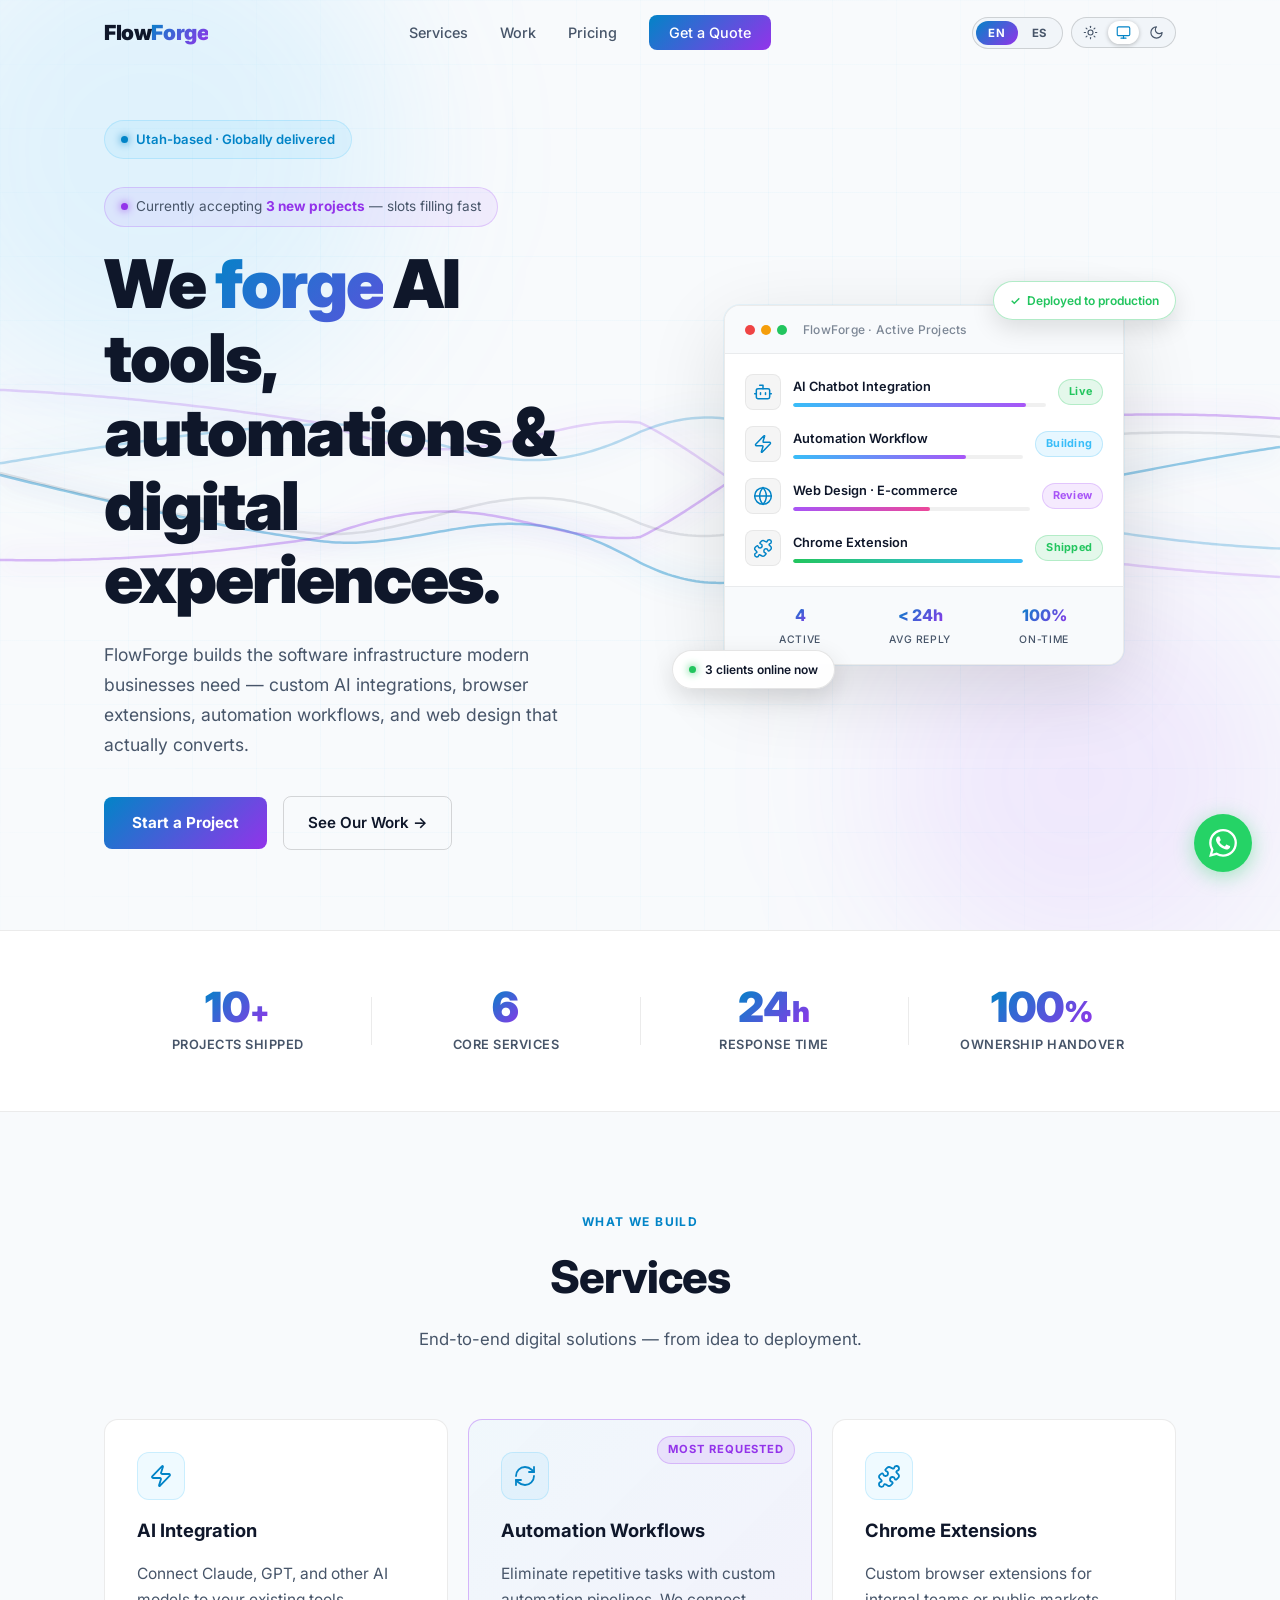
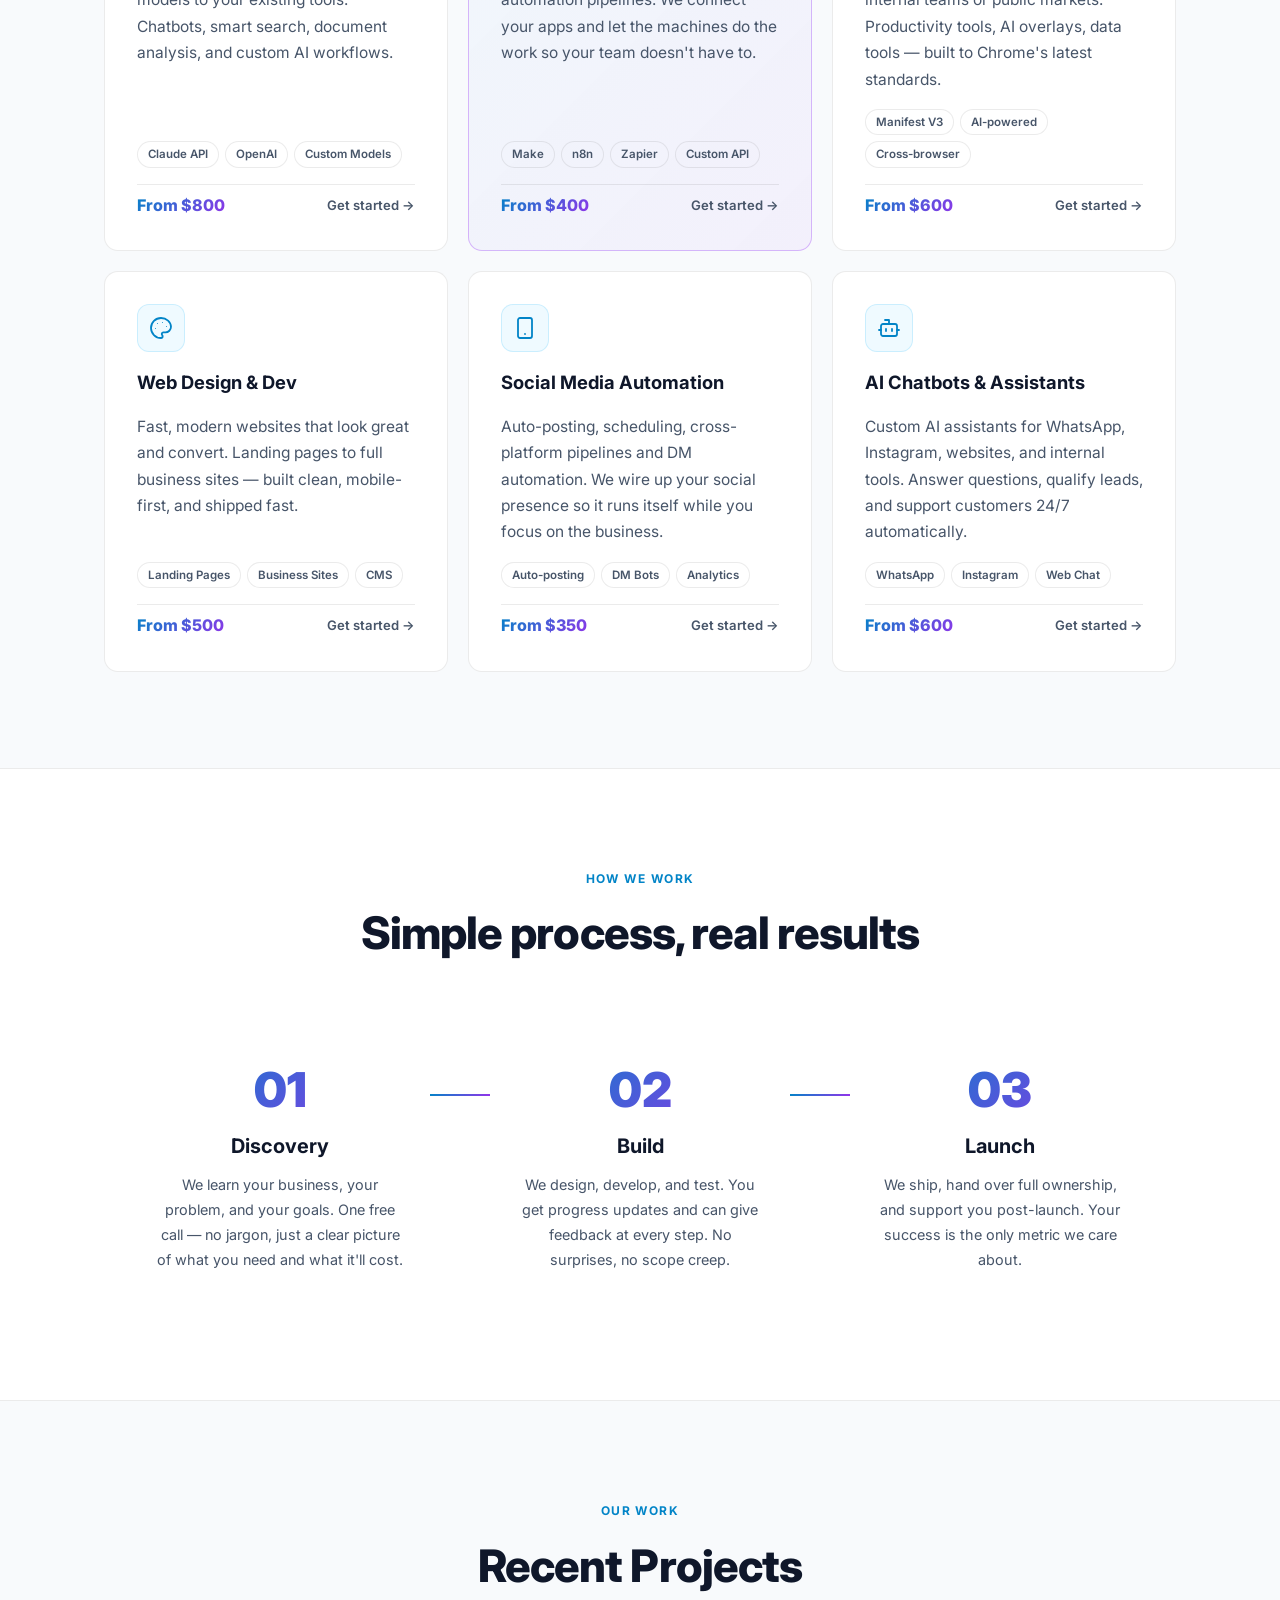
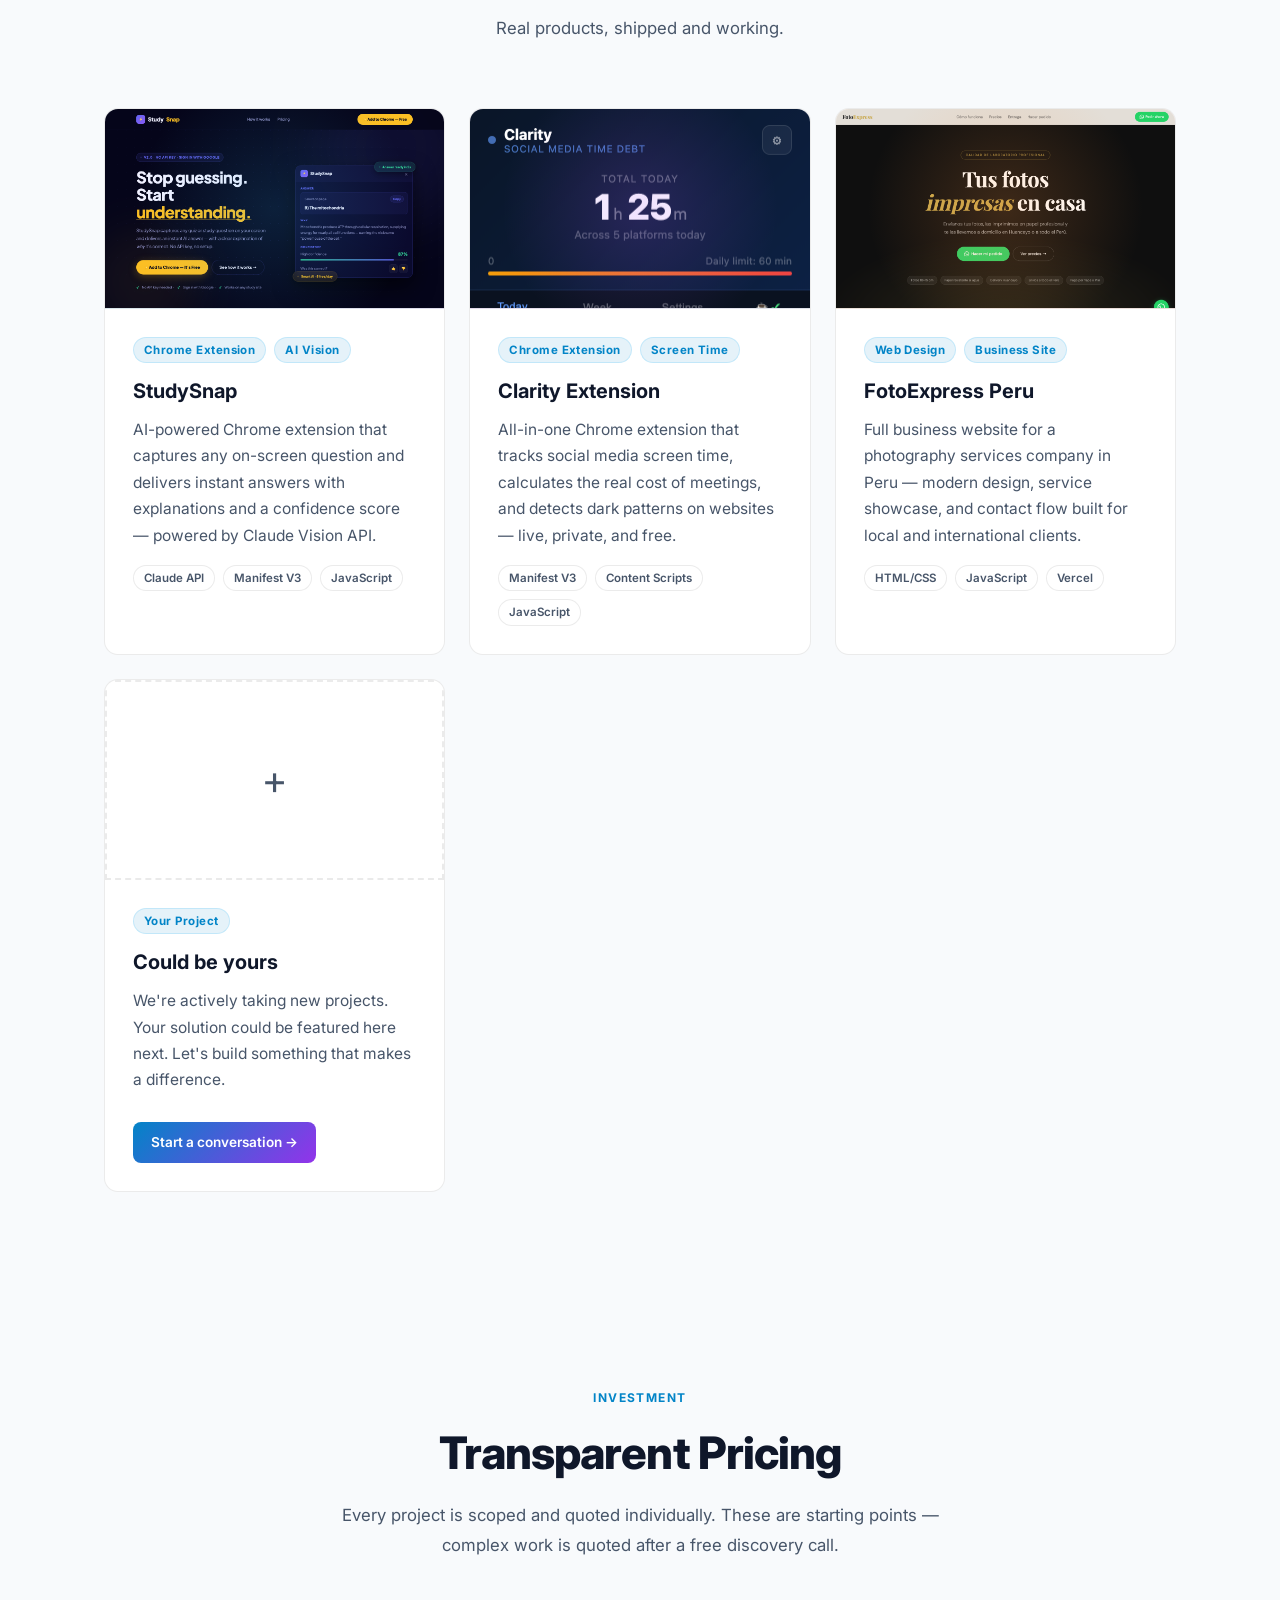
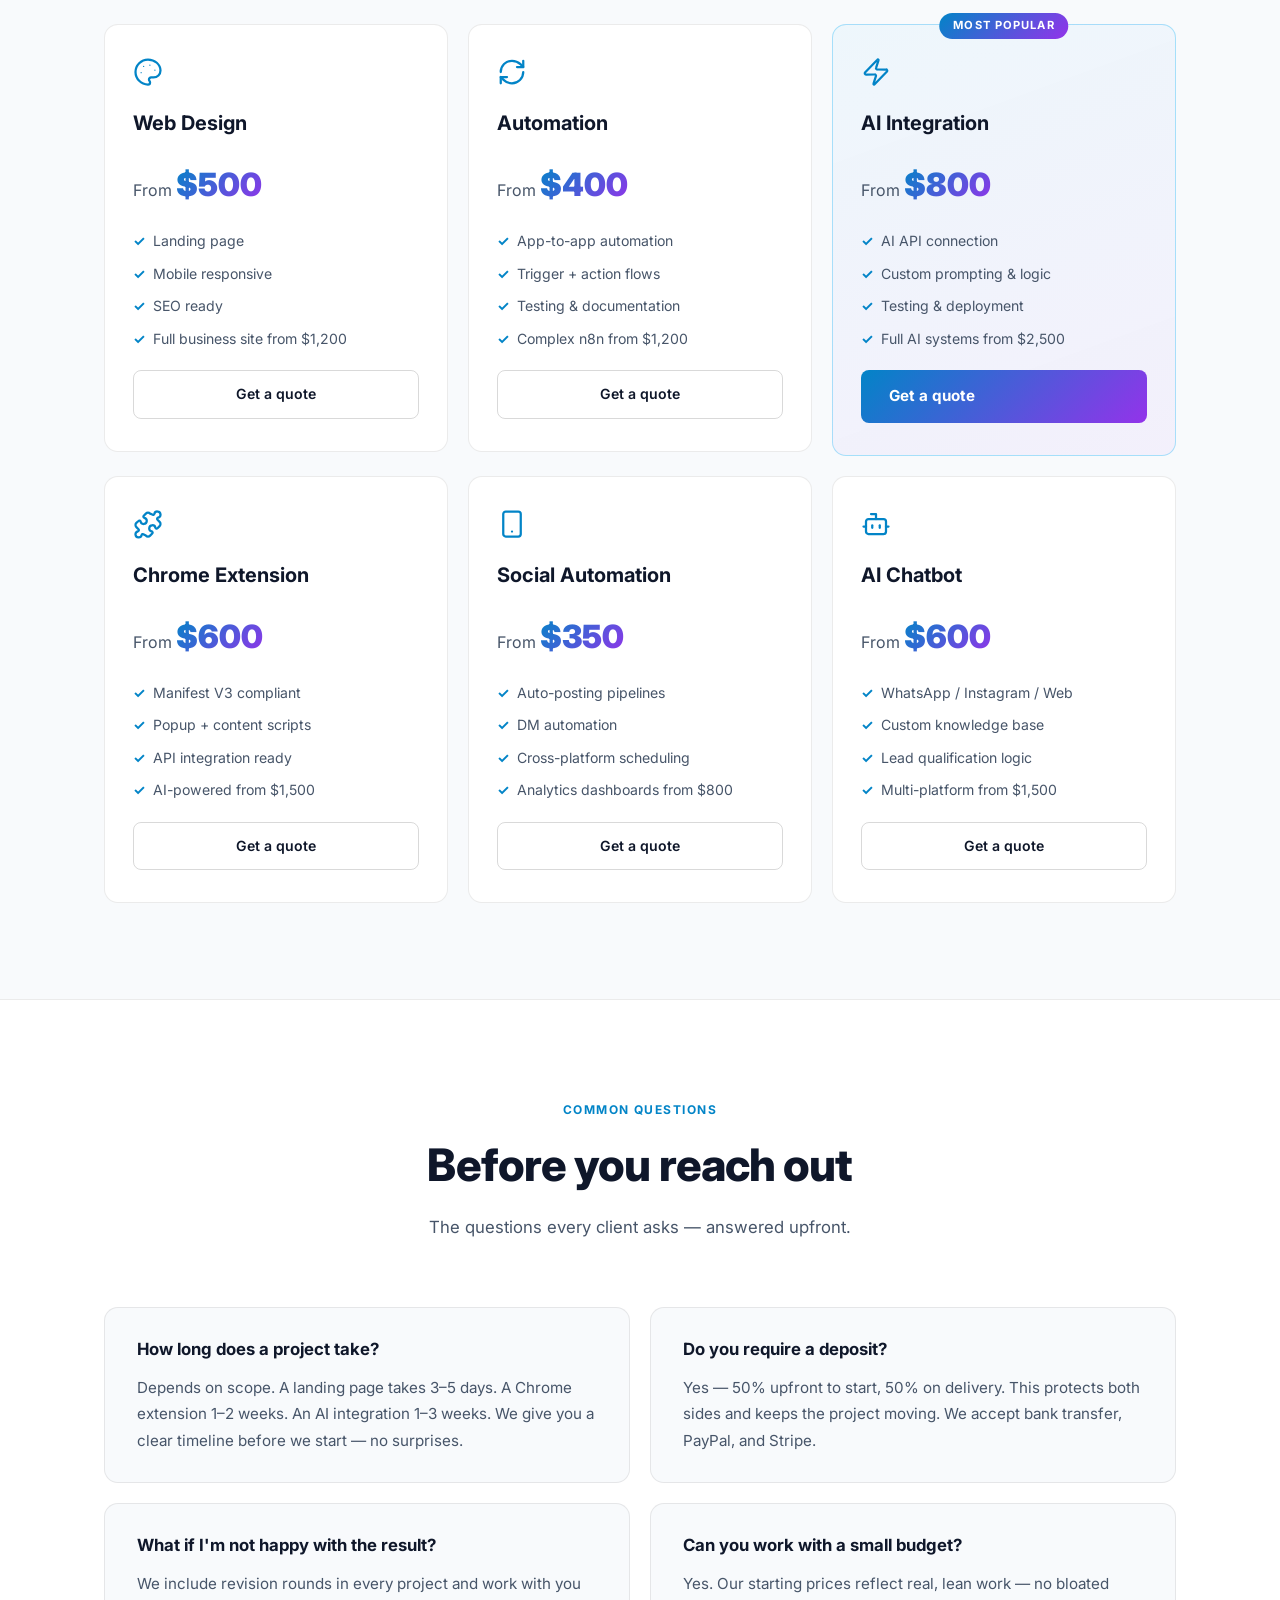
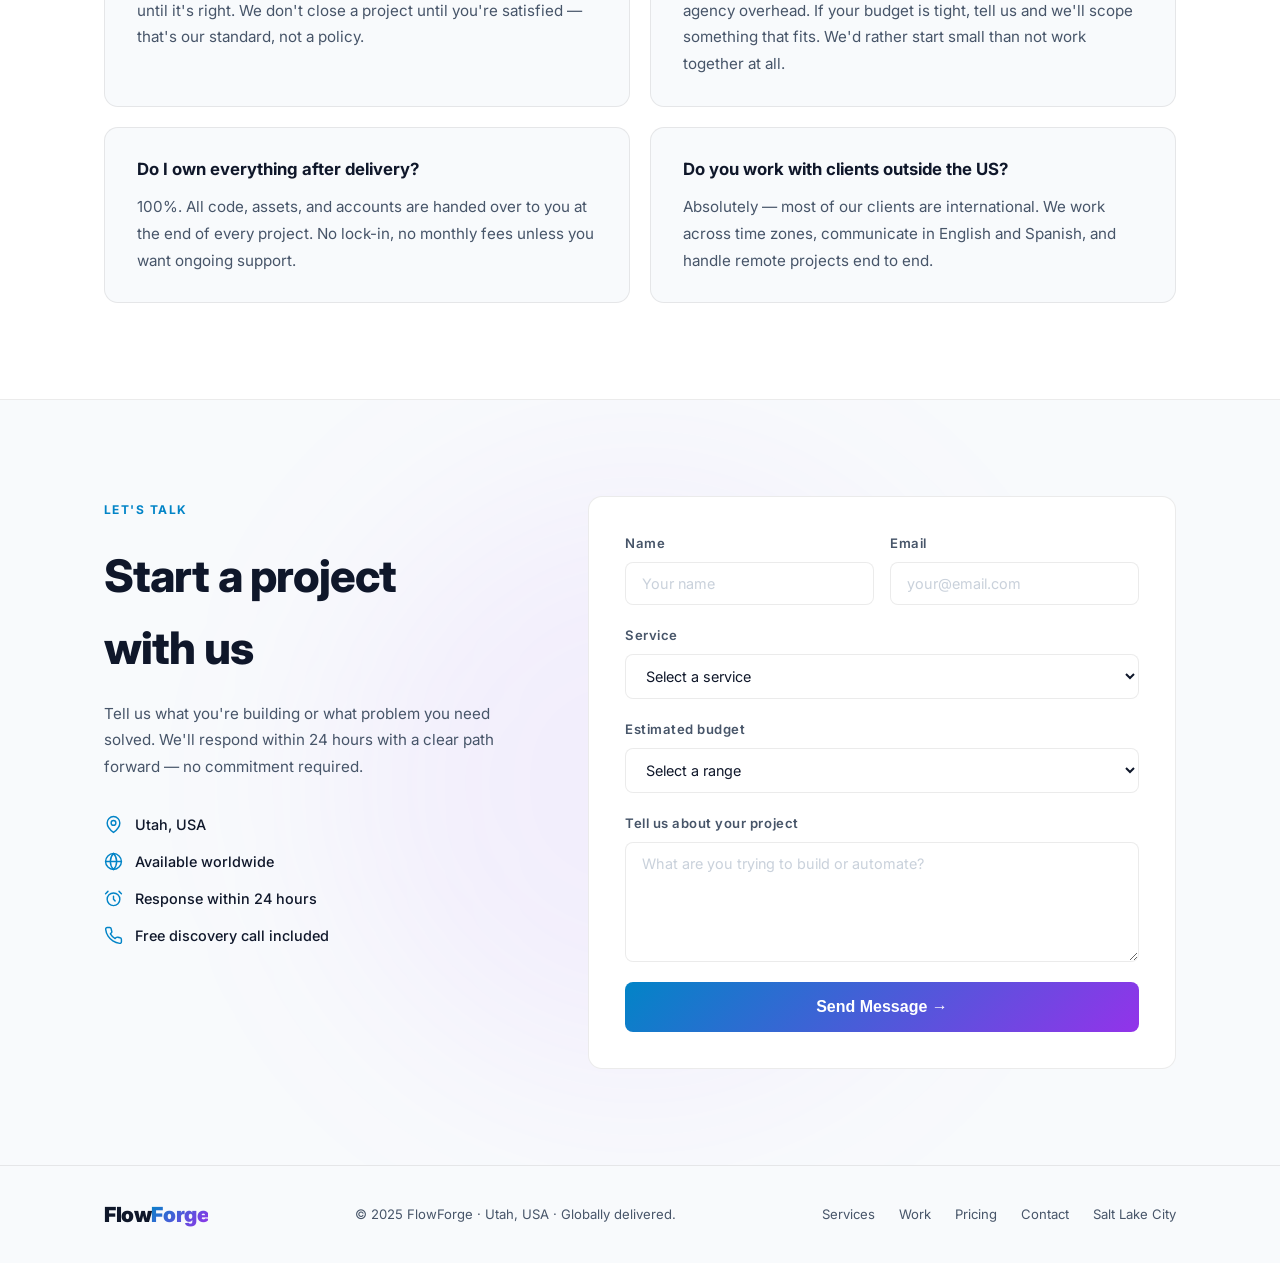
==== commit 676b660f: "SLC pages: analytics, local SEO, hero waves, SVG toggle, linking + WIP Improvements: - Analytics: ad" ====
--- a/index.html
+++ b/index.html
@@ -623,6 +623,7 @@
         <a href="#portfolio">Work</a>
         <a href="#pricing">Pricing</a>
         <a href="#contact">Contact</a>
+        <a href="/slc">Salt Lake City</a>
       </div>
     </div>
   </footer>
--- a/style.css
+++ b/style.css
@@ -360,12 +360,17 @@
   border: none;
   cursor: pointer;
   background: transparent;
+  color: var(--muted);
   font-family: inherit;
-  transition: background 0.2s, box-shadow 0.2s;
+  transition: background 0.2s, box-shadow 0.2s, color 0.2s;
   line-height: 1;
 }
+.theme-seg-btn:hover { color: var(--text); }
+.theme-seg-btn:focus { outline: none; }
+.theme-seg-btn:focus-visible { outline: 2px solid var(--blue); outline-offset: 2px; }
 .theme-seg-btn.active {
   background: var(--surface);
+  color: var(--blue);
   box-shadow: 0 1px 4px rgba(0,0,0,0.25);
 }
 
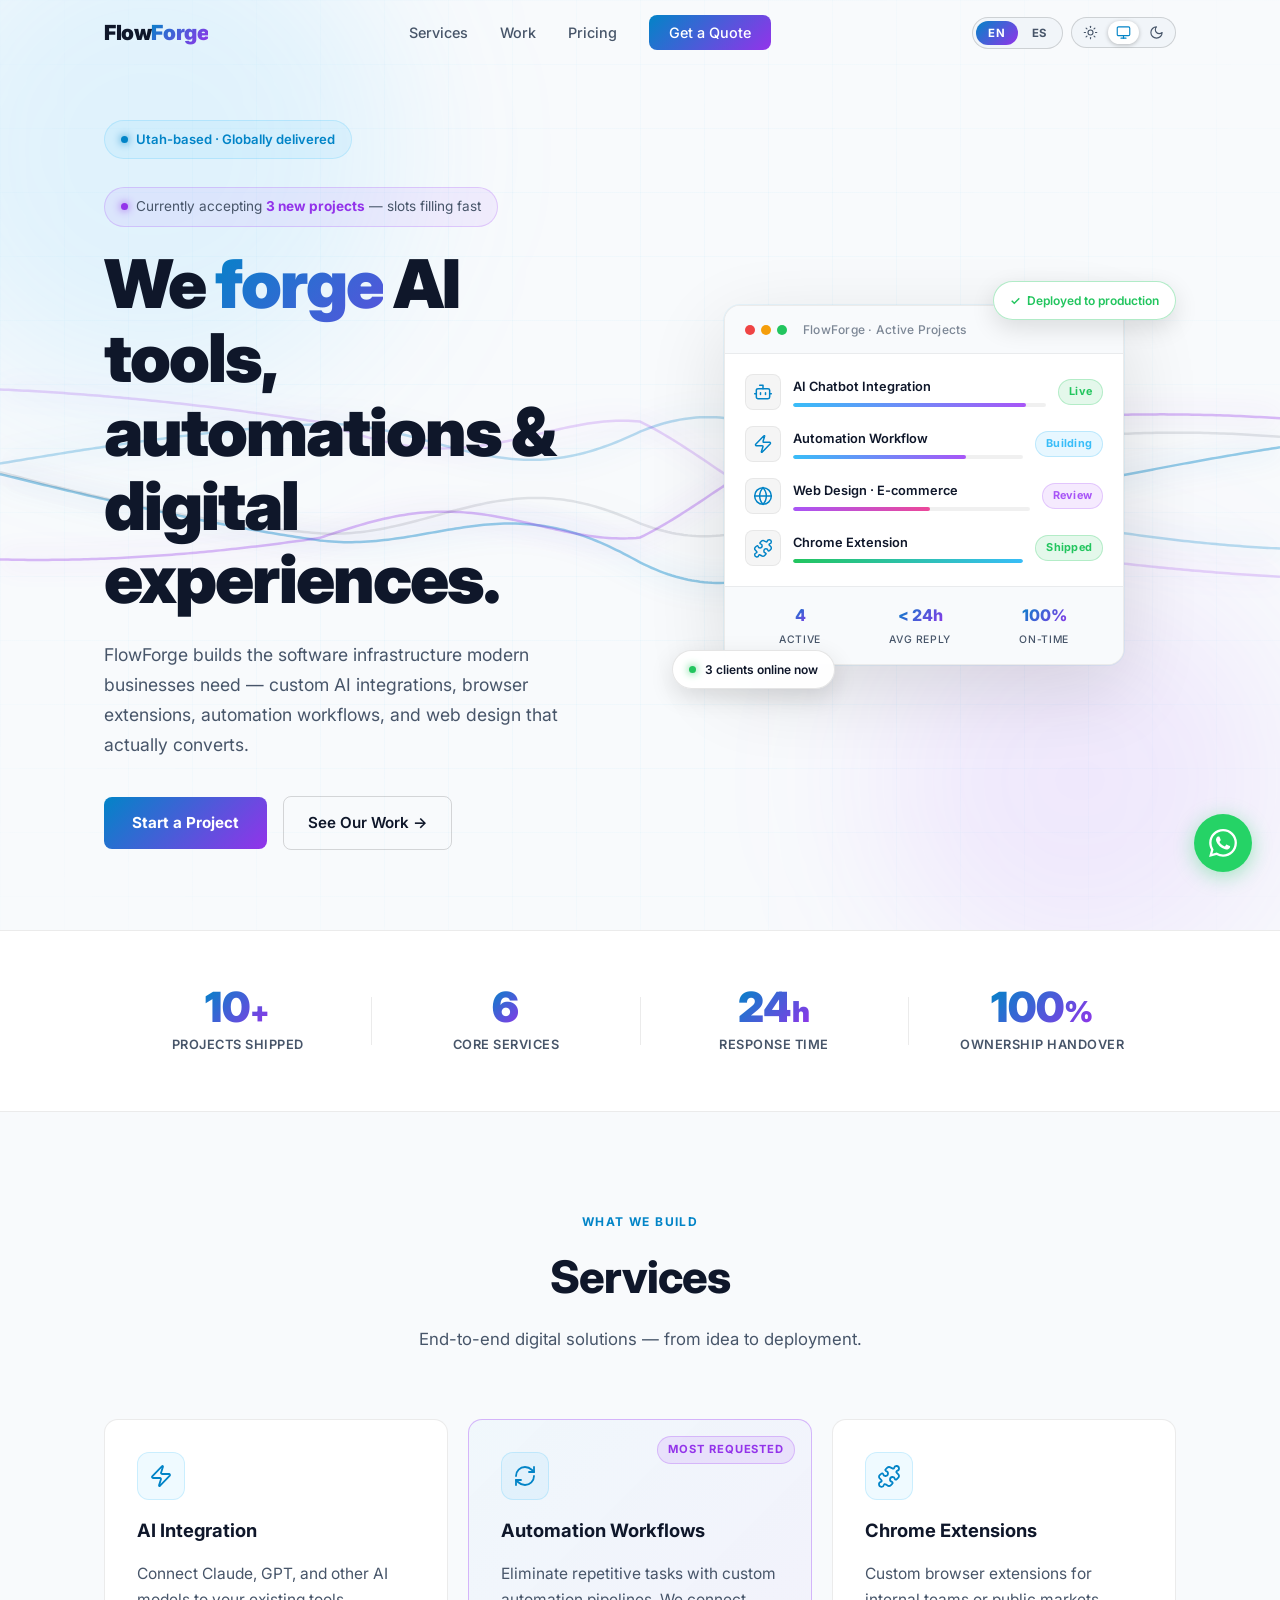
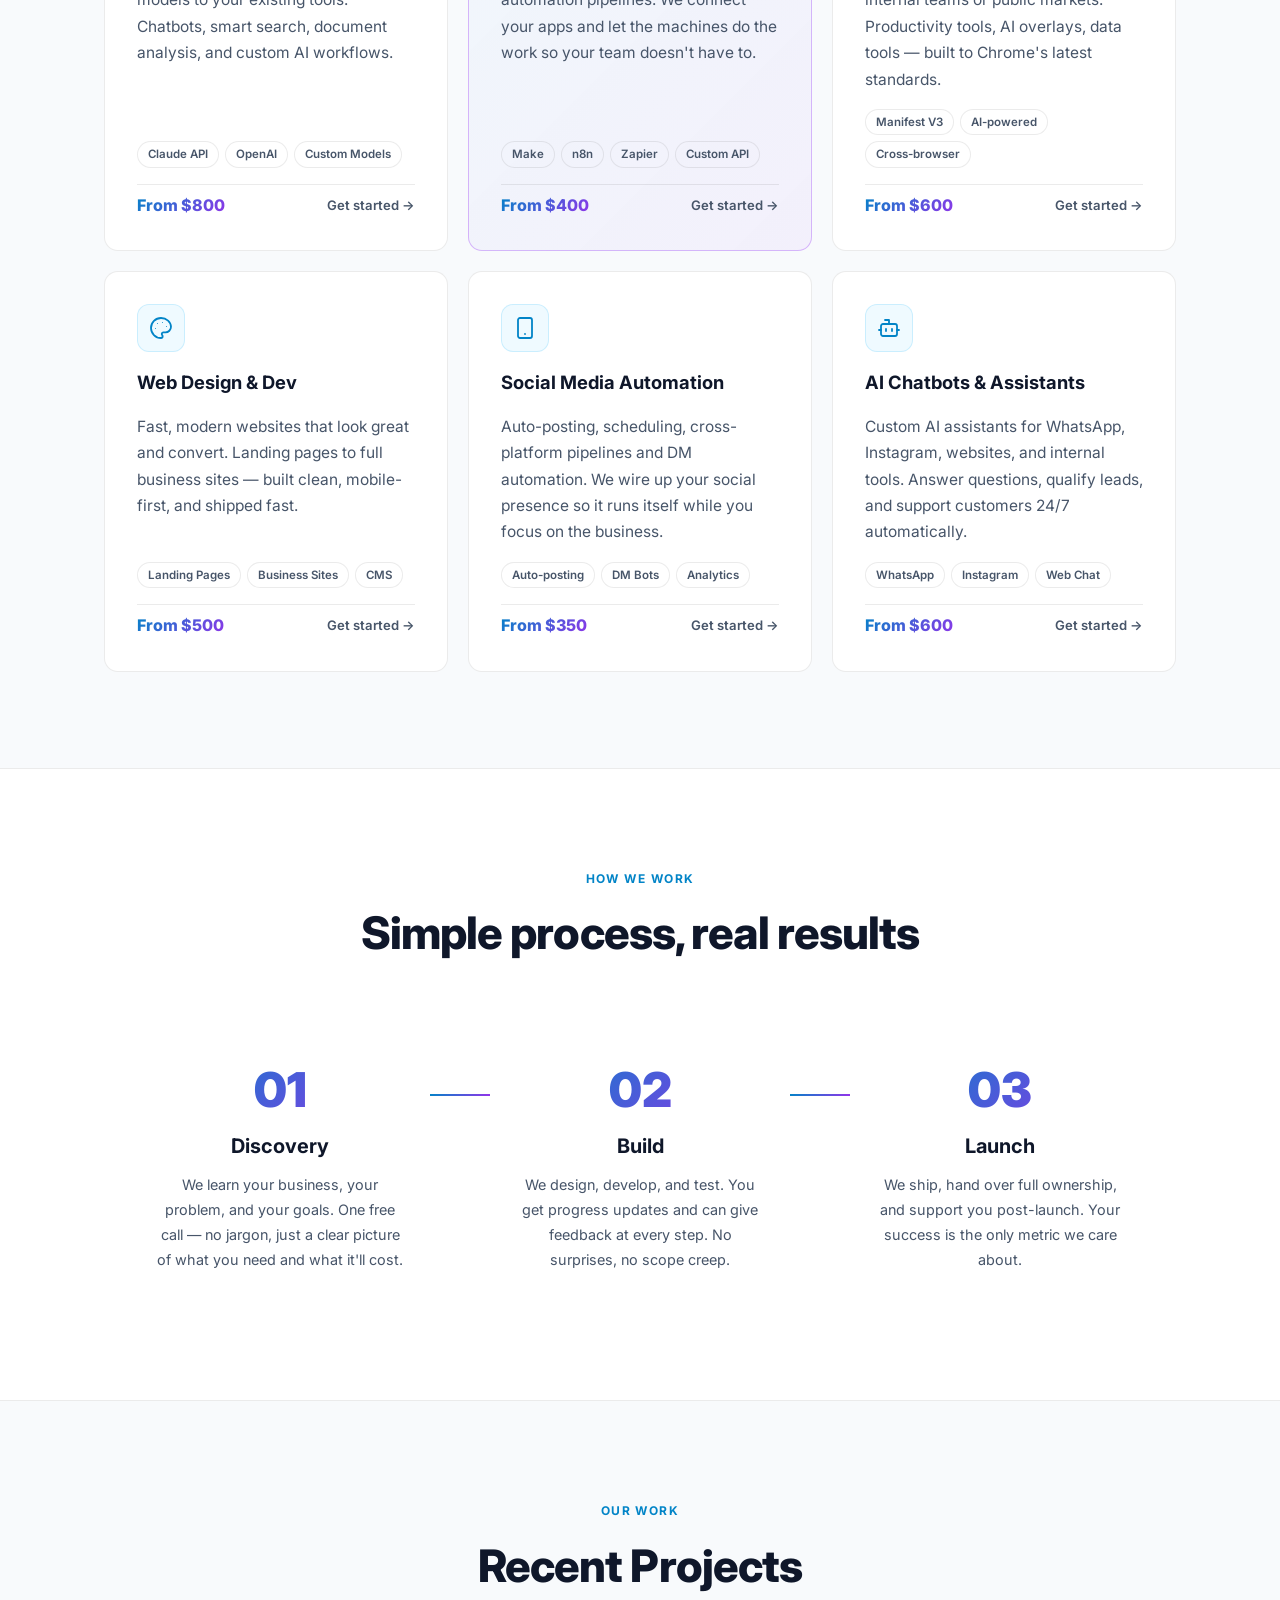
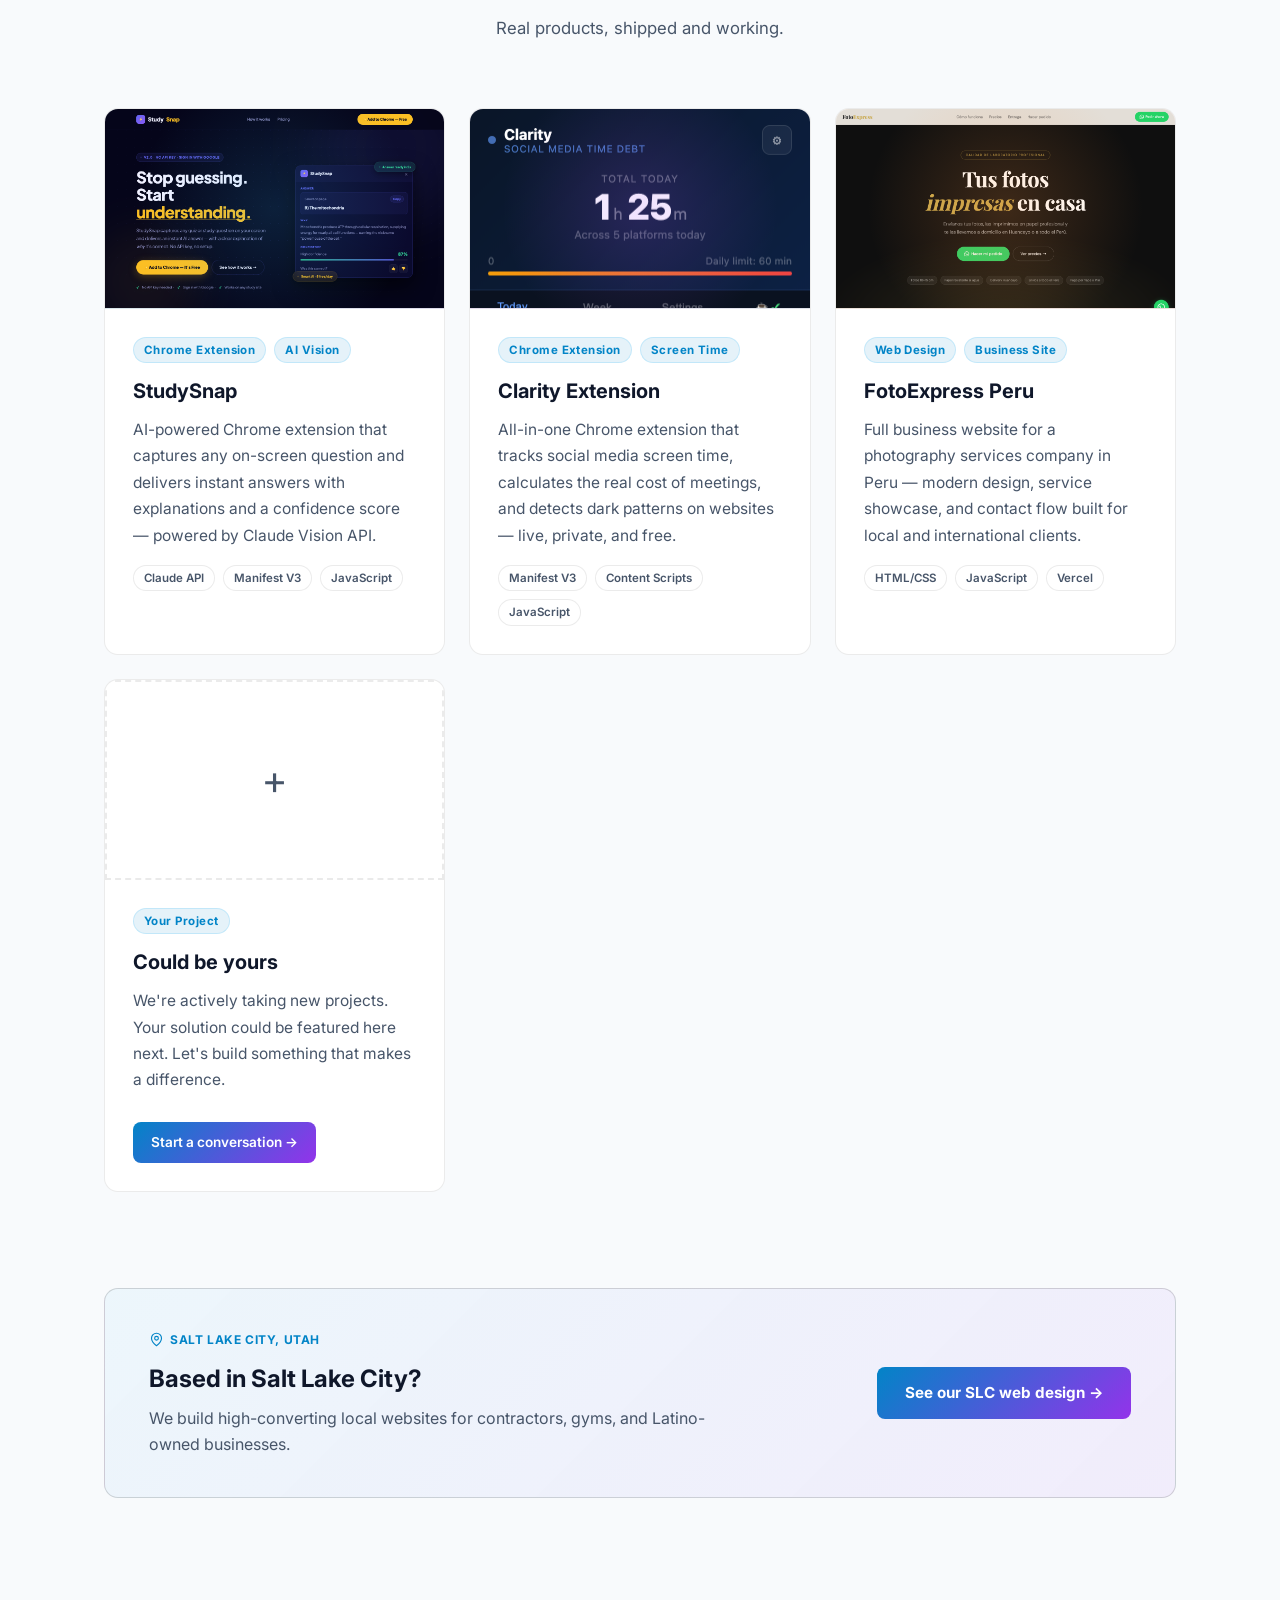
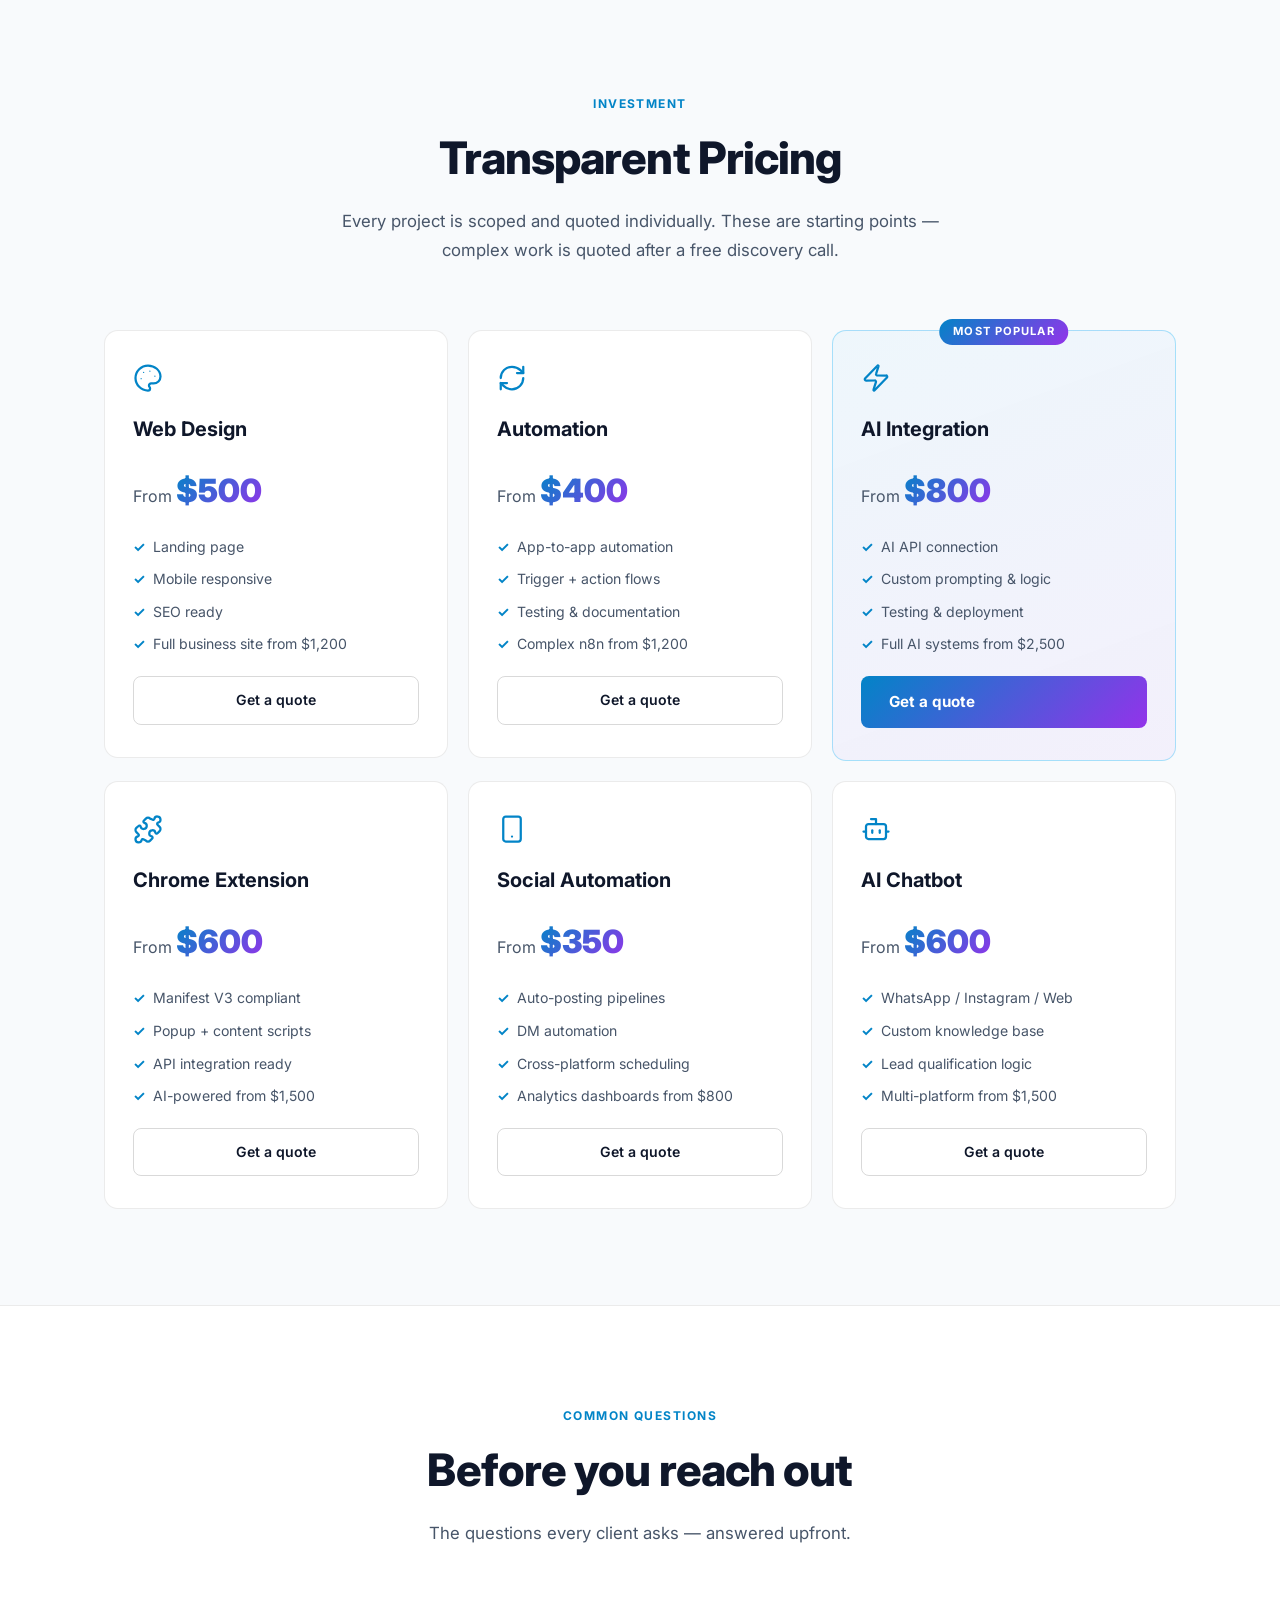
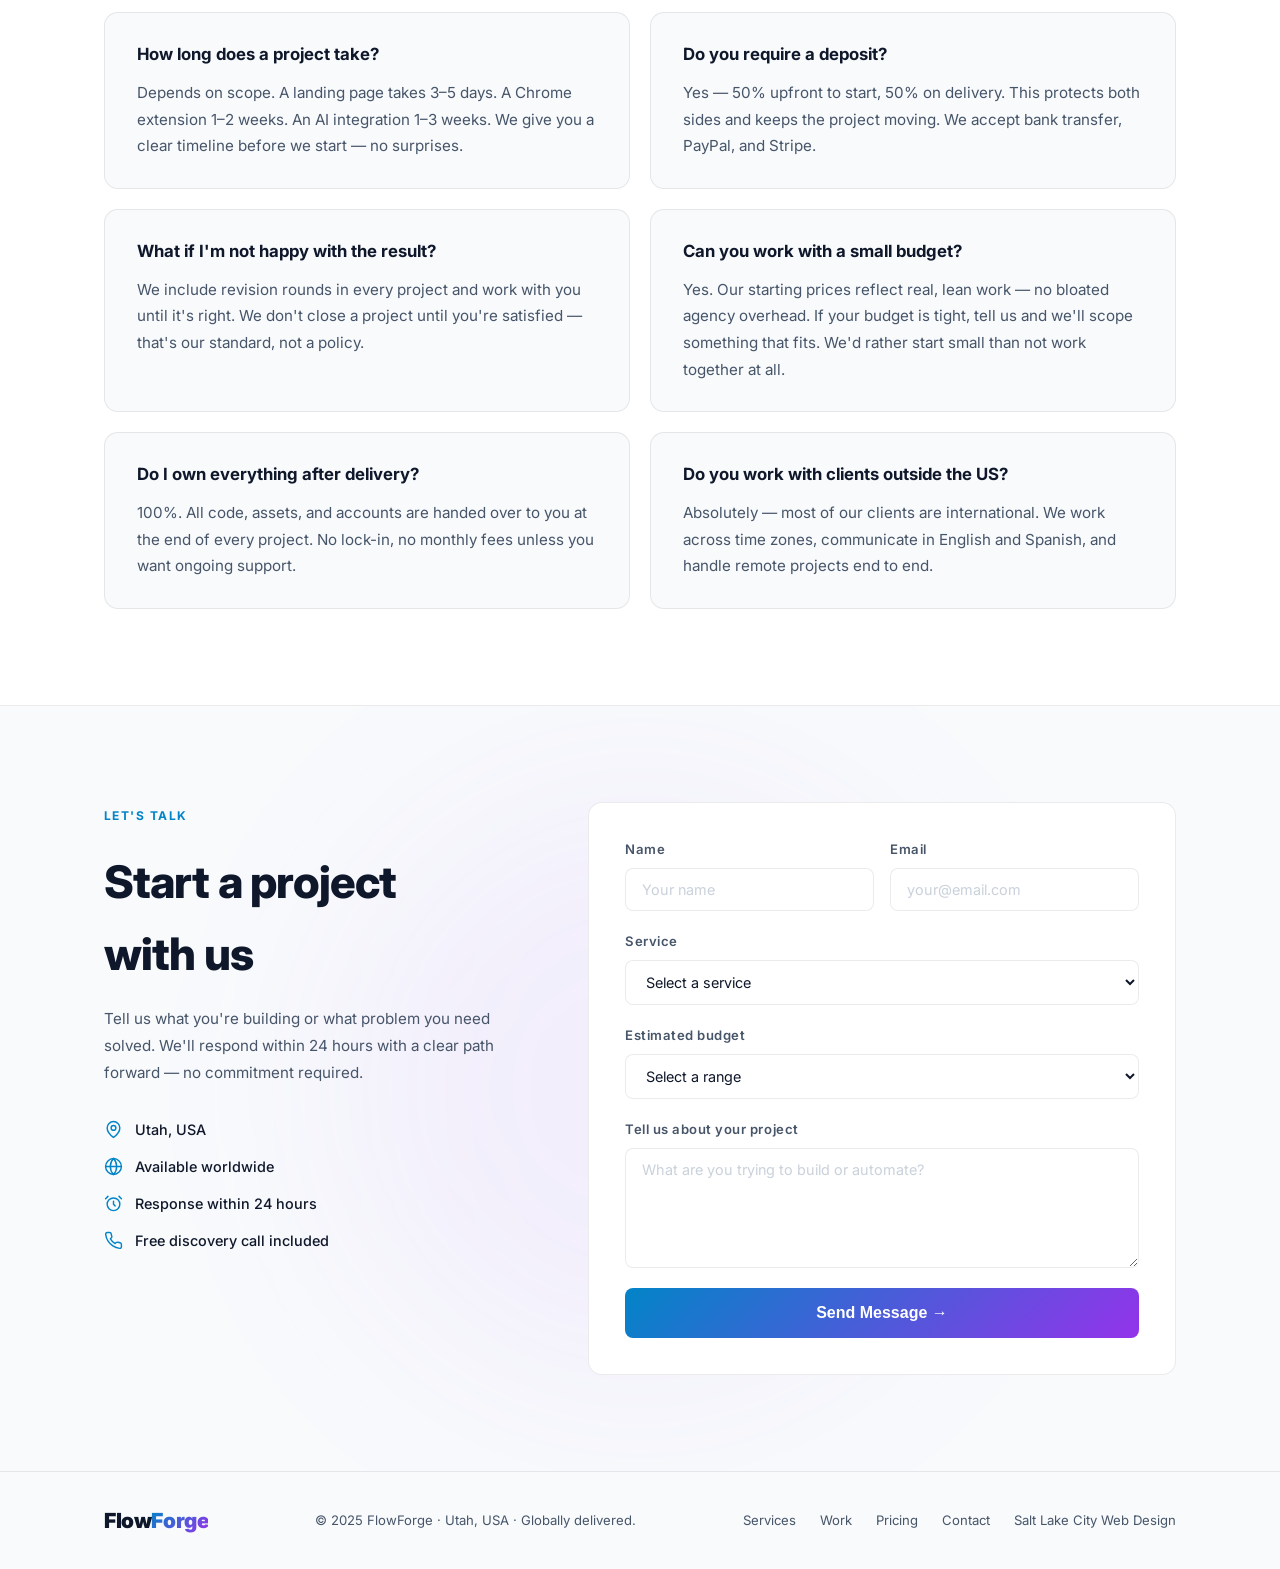
==== commit af76ee66: "Homepage↔SLC linking, og:image, i18n cleanup - Add bilingual "Based in Salt Lake City?" callout link" ====
--- a/index.html
+++ b/index.html
@@ -22,9 +22,14 @@
   <meta property="og:description" content="FlowForge builds AI integrations, automation workflows, Chrome extensions, and web design for businesses worldwide. Utah-based, globally delivered.">
   <meta property="og:type" content="website">
   <meta property="og:url" content="https://flowforge-iota-umber.vercel.app/">
+  <meta property="og:image" content="https://flowforge-iota-umber.vercel.app/assets/og-image.png">
+  <meta property="og:image:width" content="1200">
+  <meta property="og:image:height" content="630">
+  <meta property="og:image:alt" content="FlowForge — AI Tools, Automations & Web Design">
   <meta name="twitter:card" content="summary_large_image">
   <meta name="twitter:title" content="FlowForge — AI Tools, Automations &amp; Web Design">
   <meta name="twitter:description" content="Custom AI tools, automations, Chrome extensions and web design. Utah-based, globally delivered.">
+  <meta name="twitter:image" content="https://flowforge-iota-umber.vercel.app/assets/og-image.png">
   <link rel="canonical" href="https://flowforge-iota-umber.vercel.app/">
   <meta name="theme-color" content="#07070e" media="(prefers-color-scheme: dark)">
   <meta name="theme-color" content="#f8fafc" media="(prefers-color-scheme: light)">
@@ -404,6 +409,23 @@
     </div>
   </section>
 
+  <!-- SLC LOCAL CALLOUT -->
+  <section class="section slc-callout-section">
+    <div class="container">
+      <div class="slc-callout reveal">
+        <div class="slc-callout-text">
+          <div class="slc-callout-badge">
+            <svg class="svg-icon" viewBox="0 0 24 24" xmlns="http://www.w3.org/2000/svg" aria-hidden="true"><path d="M20 10c0 6-8 12-8 12s-8-6-8-12a8 8 0 0 1 16 0Z"/><circle cx="12" cy="10" r="3"/></svg>
+            <span data-i18n="slc.cta.tag">Salt Lake City, Utah</span>
+          </div>
+          <h3 data-i18n="slc.cta.h">Based in Salt Lake City?</h3>
+          <p data-i18n="slc.cta.p">We build high-converting local websites for contractors, gyms, and Latino-owned businesses.</p>
+        </div>
+        <a href="/slc" class="btn-primary slc-callout-btn" data-i18n="slc.cta.btn">See our SLC web design →</a>
+      </div>
+    </div>
+  </section>
+
   <!-- PRICING -->
   <section id="pricing" class="section">
     <div class="container">
@@ -623,7 +645,7 @@
         <a href="#portfolio">Work</a>
         <a href="#pricing">Pricing</a>
         <a href="#contact">Contact</a>
-        <a href="/slc">Salt Lake City</a>
+        <a href="/slc">Salt Lake City Web Design</a>
       </div>
     </div>
   </footer>
@@ -685,6 +707,7 @@
       'contact.budget.label': 'Estimated budget', 'contact.budget.ph': 'Select a range', 'contact.msg.label': 'Tell us about your project', 'contact.msg.ph': 'What are you trying to build or automate?',
       'contact.btn': 'Send Message →', 'contact.success': "✓ Message sent! We'll be in touch within 24 hours.",
       'footer.copy': '© 2025 FlowForge · Utah, USA · Globally delivered.',
+      'slc.cta.tag': 'Salt Lake City, Utah', 'slc.cta.h': 'Based in Salt Lake City?', 'slc.cta.p': 'We build high-converting local websites for contractors, gyms, and Latino-owned businesses.', 'slc.cta.btn': 'See our SLC web design →',
     },
     es: {
       'nav.services': 'Servicios', 'nav.work': 'Trabajo', 'nav.pricing': 'Precios', 'nav.cta': 'Solicitar Cotización',
@@ -731,6 +754,7 @@
       'contact.budget.label': 'Presupuesto estimado', 'contact.budget.ph': 'Selecciona un rango', 'contact.msg.label': 'Cuéntanos sobre tu proyecto', 'contact.msg.ph': '¿Qué estás tratando de construir o automatizar?',
       'contact.btn': 'Enviar Mensaje →', 'contact.success': '✓ ¡Mensaje enviado! Te contactaremos en 24 horas.',
       'footer.copy': '© 2025 FlowForge · Utah, EE.UU. · Entrega global.',
+      'slc.cta.tag': 'Salt Lake City, Utah', 'slc.cta.h': '¿Tu negocio está en Salt Lake City?', 'slc.cta.p': 'Creamos sitios web locales y de alta conversión para contratistas, gimnasios y negocios latinos.', 'slc.cta.btn': 'Ver diseño web en SLC →',
     }
   };
 
--- a/style.css
+++ b/style.css
@@ -813,6 +813,39 @@
   object-position: top center;
   display: block;
 }
+
+/* ── SLC LOCAL CALLOUT ── */
+.slc-callout-section { padding-top: 0; }
+.slc-callout {
+  display: flex;
+  align-items: center;
+  justify-content: space-between;
+  gap: 32px;
+  flex-wrap: wrap;
+  padding: 40px 44px;
+  border-radius: var(--radius);
+  background: linear-gradient(135deg, rgba(56,189,248,0.06), rgba(168,85,247,0.08));
+  border: 1px solid var(--border-h);
+}
+.slc-callout-badge {
+  display: inline-flex;
+  align-items: center;
+  gap: 6px;
+  font-size: 0.75rem;
+  font-weight: 700;
+  letter-spacing: 0.05em;
+  text-transform: uppercase;
+  color: var(--blue);
+  margin-bottom: 10px;
+}
+.slc-callout-badge .svg-icon { width: 15px; height: 15px; }
+.slc-callout h3 { font-size: 1.5rem; color: var(--text); margin: 0 0 8px; }
+.slc-callout p { color: var(--muted); margin: 0; max-width: 560px; line-height: 1.6; }
+.slc-callout-btn { white-space: nowrap; flex-shrink: 0; }
+@media (max-width: 768px) {
+  .slc-callout { padding: 32px 24px; }
+  .slc-callout h3 { font-size: 1.3rem; }
+}
 .portfolio-emoji { font-size: 4rem; }
 .portfolio-thumb-glow {
   position: absolute;
